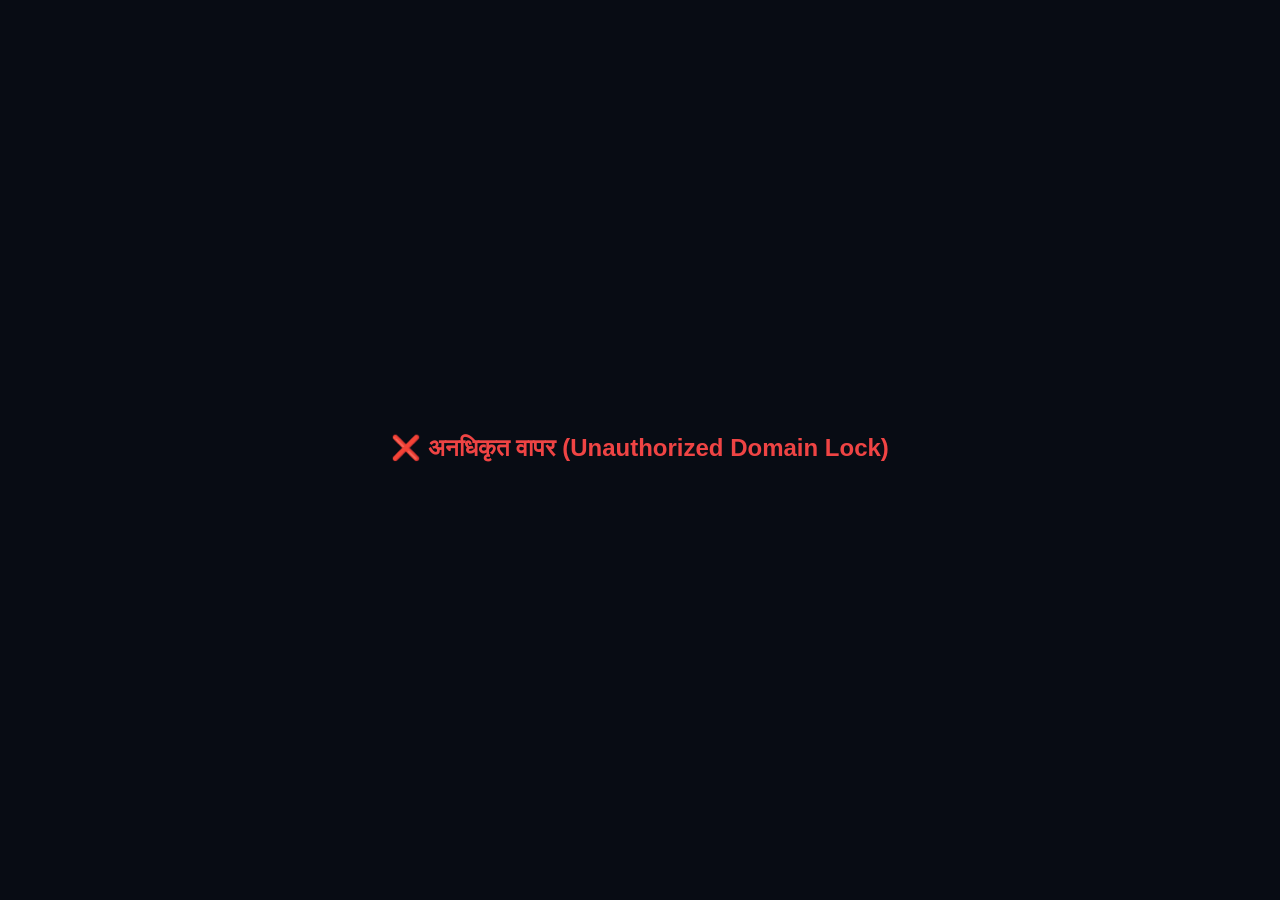
==== drill1.html @ a9d429eb "Update drill1.html" ====
<!DOCTYPE html>
<html lang="mr">
<head>
    <meta charset="UTF-8">
    <meta name="viewport" content="width=device-width, initial-scale=1.0, maximum-scale=1.0, user-scalable=no, viewport-fit=cover">
    <title>Drill 1 - Riva The Fencer</title>
    <link rel="preconnect" href="https://fonts.googleapis.com">
    <link rel="preconnect" href="https://fonts.gstatic.com" crossorigin>
    <link href="https://fonts.googleapis.com/css2?family=Mukta:wght@500;600;700;800&family=Plus+Jakarta+Sans:wght@500;600;700&display=swap" rel="stylesheet">
    <style>
        * {
            box-sizing: border-box;
            user-select: none;
            -webkit-user-select: none;
            -webkit-tap-highlight-color: transparent;
        }
        body {
            margin: 0;
            padding: calc(env(safe-area-inset-top) + 12px) 14px calc(env(safe-area-inset-bottom) + 16px);
            background: #080c14;
            color: #f8fafc;
            font-family: 'Plus Jakarta Sans', 'Mukta', -apple-system, sans-serif;
            display: flex;
            flex-direction: column;
            align-items: center;
            justify-content: space-between;
            height: 100vh;
            overflow: hidden;
        }
        .top-nav-bar {
            width: 100%;
            max-width: 520px;
            display: flex;
            align-items: center;
            justify-content: space-between;
            gap: 10px;
            flex-shrink: 0;
        }
        .nav-back-btn {
            background: transparent;
            border: none;
            color: #94a3b8;
            padding: 6px;
            cursor: pointer;
            display: flex;
            align-items: center;
            justify-content: center;
            border-radius: 8px;
            transition: color 0.15s ease;
        }
        .nav-back-btn:active {
            transform: scale(0.95);
            color: #ffffff;
        }
        #drill-title {
            font-size: 15px;
            font-weight: 700;
            color: #f8fafc;
            margin: 0;
            letter-spacing: -0.2px;
            flex: 1;
            text-align: left;
            white-space: nowrap;
            overflow: hidden;
            text-overflow: ellipsis;
        }
        /* Top-Right Circular Countdown Timer */
        .timer-badge-container {
            position: relative;
            width: 42px;
            height: 42px;
            display: flex;
            align-items: center;
            justify-content: center;
            flex-shrink: 0;
        }
        .timer-svg {
            width: 100%;
            height: 100%;
            transform: rotate(-90deg);
        }
        .timer-circle-bg {
            fill: none;
            stroke: #1e293b;
            stroke-width: 3.2;
        }
        .timer-circle-progress {
            fill: none;
            stroke: #38bdf8;
            stroke-width: 3.2;
            stroke-linecap: round;
            transition: stroke-dashoffset 0.25s linear;
        }
        #timer-number {
            position: absolute;
            font-size: 11.5px;
            font-weight: 700;
            color: #f8fafc;
            letter-spacing: -0.5px;
        }
        /* Maximized Canvas Wrapper */
        #canvas-wrapper {
            width: 100%;
            max-width: 520px;
            flex: 1;
            display: flex;
            align-items: center;
            justify-content: center;
            position: relative;
            margin: 8px 0;
        }
        canvas {
            width: 100% !important;
            height: 100% !important;
            max-height: 58vh;
            background: radial-gradient(circle at 50% 40%, #131b2e 0%, #080d17 100%);
            border: 1px solid rgba(255, 255, 255, 0.1);
            border-radius: 16px;
            display: block;
            touch-action: none;
        }
        .speed-badge {
            position: absolute;
            top: 14px;
            left: 14px;
            background: rgba(15, 23, 42, 0.85);
            border: 1px solid #38bdf8;
            color: #38bdf8;
            font-size: 11px;
            font-weight: 700;
            padding: 4px 10px;
            border-radius: 999px;
            backdrop-filter: blur(4px);
            display: none;
            pointer-events: none;
            z-index: 10;
        }
        /* Status & Cue Section */
        .info-panel {
            width: 100%;
            max-width: 520px;
            display: flex;
            flex-direction: column;
            align-items: center;
            flex-shrink: 0;
            margin-bottom: 8px;
        }
        #status-box {
            font-size: 14px;
            font-weight: 700;
            min-height: 36px;
            color: #38bdf8;
            text-align: center;
            padding: 0 8px;
            display: flex;
            align-items: center;
            justify-content: center;
            line-height: 1.3;
        }
        .hint-caption {
            font-size: 11.5px;
            color: #64748b;
            text-align: center;
            margin-top: 2px;
        }
        /* Bottom Controls Bar */
        .bottom-control-bar {
            width: 100%;
            max-width: 520px;
            display: flex;
            align-items: center;
            justify-content: space-between;
            gap: 12px;
            flex-shrink: 0;
            padding-bottom: 4px;
        }
        .step-nav-btn {
            flex: 1;
            height: 52px;
            background: #0f172a;
            border: 1px solid #334155;
            color: #cbd5e1;
            border-radius: 12px;
            display: flex;
            flex-direction: column;
            align-items: center;
            justify-content: center;
            cursor: pointer;
            transition: all 0.12s ease;
        }
        .step-nav-btn:active, .step-nav-btn.holding {
            transform: scale(0.96);
            background: #1e293b;
            border-color: #38bdf8;
            color: #ffffff;
        }
        .step-nav-title {
            font-size: 13.5px;
            font-weight: 700;
        }
        .step-nav-sub {
            font-size: 9.5px;
            color: #64748b;
            letter-spacing: 0.2px;
        }
        .step-nav-btn:active .step-nav-sub, .step-nav-btn.holding .step-nav-sub {
            color: #38bdf8;
        }
        .media-cluster {
            display: flex;
            align-items: center;
            gap: 14px;
        }
        .media-icon-btn {
            background: #0f172a;
            border: 1px solid #334155;
            color: #94a3b8;
            width: 44px;
            height: 44px;
            border-radius: 50%;
            cursor: pointer;
            display: flex;
            align-items: center;
            justify-content: center;
            transition: all 0.12s ease;
        }
        .media-icon-btn:active {
            transform: scale(0.94);
            color: #ffffff;
        }
        .play-toggle-btn {
            width: 56px;
            height: 56px;
            background: #f8fafc;
            color: #080c14;
            border: none;
            border-radius: 50%;
            cursor: pointer;
            display: flex;
            align-items: center;
            justify-content: center;
            box-shadow: 0 4px 16px rgba(0, 0, 0, 0.4);
            transition: transform 0.12s ease;
        }
        .play-toggle-btn:active {
            transform: scale(0.95);
        }
    </style>
</head>
<body>

    <nav class="top-nav-bar">
        <button class="nav-back-btn" onclick="location.href='index.html'" aria-label="Back">
            <svg width="22" height="22" viewBox="0 0 24 24" fill="none" stroke="currentColor" stroke-width="2.2" stroke-linecap="round" stroke-linejoin="round">
                <line x1="19" y1="12" x2="5" y2="12"></line>
                <polyline points="12 19 5 12 12 5"></polyline>
            </svg>
        </button>
        <h1 id="drill-title">१/८. पायांची अचूक 'L' पोझिशन</h1>
        
        <!-- Animated Circular Countdown -->
        <div class="timer-badge-container">
            <svg class="timer-svg" viewBox="0 0 36 36">
                <path class="timer-circle-bg" d="M18 2.0845 a 15.9155 15.9155 0 0 1 0 31.831 a 15.9155 15.9155 0 0 1 0 -31.831"/>
                <path id="timerProgress" class="timer-circle-progress" stroke-dasharray="100, 100" stroke-dashoffset="0" d="M18 2.0845 a 15.9155 15.9155 0 0 1 0 31.831 a 15.9155 15.9155 0 0 1 0 -31.831"/>
            </svg>
            <span id="timer-number">30s</span>
        </div>
    </nav>

    <div id="canvas-wrapper">
        <canvas id="fencingCanvas"></canvas>
        <div id="speedBadge" class="speed-badge"></div>
    </div>

    <div class="info-panel">
        <div id="status-box">दोन्ही पावले जवळ जोडून ताठ उभे राहा</div>
        <div class="hint-caption">मागे दाबून धरा = स्लो-मोशन | पुढे दाबून धरा = फास्ट फॉरवर्ड</div>
    </div>

    <!-- Navigation & Media Controls -->
    <div class="bottom-control-bar">
        <button class="step-nav-btn" id="btnPrev">
            <span class="step-nav-title">◀ मागे</span>
            <span class="step-nav-sub">दाबून धरा: स्लो</span>
        </button>

        <div class="media-cluster">
            <button class="media-icon-btn" onclick="restartMasterTraining()" aria-label="Restart">
                <svg width="18" height="18" viewBox="0 0 24 24" fill="none" stroke="currentColor" stroke-width="2.2" stroke-linecap="round" stroke-linejoin="round">
                    <path d="M21.5 2v6h-6M21.34 15.57a10 10 0 1 1-.57-8.38l5.67-5.19"/>
                </svg>
            </button>

            <button class="play-toggle-btn" id="playToggleBtn" onclick="togglePause()" aria-label="Play / Pause">
                <svg id="playIcon" width="22" height="22" viewBox="0 0 24 24" fill="currentColor">
                    <polygon points="5 3 19 12 5 21 5 3"></polygon>
                </svg>
                <svg id="pauseIcon" style="display: none;" width="22" height="22" viewBox="0 0 24 24" fill="currentColor">
                    <rect x="6" y="4" width="4" height="16"></rect>
                    <rect x="14" y="4" width="4" height="16"></rect>
                </svg>
            </button>

            <button class="media-icon-btn" id="audioToggleBtn" onclick="toggleAudio()" aria-label="Toggle Audio">
                <svg id="audioOnIcon" width="18" height="18" viewBox="0 0 24 24" fill="none" stroke="currentColor" stroke-width="2.2" stroke-linecap="round" stroke-linejoin="round">
                    <polygon points="11 5 6 9 2 9 2 15 6 15 11 19 11 5"></polygon>
                    <path d="M19.07 4.93a10 10 0 0 1 0 14.14M15.54 8.46a5 5 0 0 1 0 7.07"></path>
                </svg>
                <svg id="audioMuteIcon" style="display: none;" width="18" height="18" viewBox="0 0 24 24" fill="none" stroke="currentColor" stroke-width="2.2" stroke-linecap="round" stroke-linejoin="round">
                    <polygon points="11 5 6 9 2 9 2 15 6 15 11 19 11 5"></polygon>
                    <line x1="23" y1="9" x2="17" y2="15"></line>
                    <line x1="17" y1="9" x2="23" y2="15"></line>
                </svg>
            </button>
        </div>

        <button class="step-nav-btn" id="btnNext">
            <span class="step-nav-title">पुढे ▶</span>
            <span class="step-nav-sub">दाबून धरा: फास्ट</span>
        </button>
    </div>

<script>
(function() {
    const _0xAuth = "riva-fencer.github.io";
    const _0xCur = window.location.hostname;
    if (_0xCur !== _0xAuth && _0xCur !== "localhost" && window.location.protocol !== "file:") {
        document.body.innerHTML = "<div style='display:flex;justify-content:center;align-items:center;height:100vh;background:#080c14;color:#ef4444;font-family:sans-serif;'><h2>❌ अनधिकृत वापर (Unauthorized Domain Lock)</h2></div>";
        throw new Error("Execution halted: Unauthorized access.");
    }
    document.addEventListener('contextmenu', e => e.preventDefault());
    document.addEventListener('keydown', e => {
        if (e.keyCode === 123 || (e.ctrlKey && e.shiftKey && (e.keyCode === 73 || e.keyCode === 74)) || (e.ctrlKey && e.keyCode === 85)) {
            e.preventDefault();
            return false;
        }
    });
})();

const canvas = document.getElementById('fencingCanvas');
const ctx = canvas.getContext('2d');
const statusBox = document.getElementById('status-box');
const drillTitle = document.getElementById('drill-title');
const timerProgress = document.getElementById('timerProgress');
const timerNumber = document.getElementById('timer-number');
const speedBadge = document.getElementById('speedBadge');

const playIcon = document.getElementById('playIcon');
const pauseIcon = document.getElementById('pauseIcon');
const audioOnIcon = document.getElementById('audioOnIcon');
const audioMuteIcon = document.getElementById('audioMuteIcon');

const btnPrev = document.getElementById('btnPrev');
const btnNext = document.getElementById('btnNext');

const BASE_WIDTH = 820;
const BASE_HEIGHT = 440;
const GROUND_Y = 328;

function setupHiDPI() {
    const dpr = window.devicePixelRatio || 1;
    canvas.width = BASE_WIDTH * dpr;
    canvas.height = BASE_HEIGHT * dpr;
    ctx.setTransform(dpr, 0, 0, dpr, 0, 0);
}
setupHiDPI();
window.addEventListener('resize', setupHiDPI);

let isMuted = false;
let audioUnlocked = false;

function initAudio() {
    audioUnlocked = true;
}

function toggleAudio() {
    isMuted = !isMuted;
    if (isMuted) {
        audioOnIcon.style.display = 'none';
        audioMuteIcon.style.display = 'block';
        if ('speechSynthesis' in window) window.speechSynthesis.cancel();
    } else {
        audioOnIcon.style.display = 'block';
        audioMuteIcon.style.display = 'none';
        initAudio();
    }
}

function speakCoachingCue(marathiString) {
    if (isMuted) return;
    if (window.AndroidBridge && window.AndroidBridge.speakMarathi) {
        window.AndroidBridge.speakMarathi(marathiString);
        return;
    }
    if (!('speechSynthesis' in window) || !audioUnlocked) return;
    window.speechSynthesis.cancel();
    const utterance = new SpeechSynthesisUtterance(marathiString);
    utterance.lang = 'mr-IN';
    utterance.rate = 0.88;
    window.speechSynthesis.speak(utterance);
}

let activeErrorZones = [];
let visualRipples = [];

function registerErrorZone(id, x, y, radius, onCorrectCallback) {
    activeErrorZones.push({ id, x, y, radius, onCorrect: onCorrectCallback });
}

function clearErrorZones() {
    activeErrorZones = [];
}

function getCanvasPointerPos(evt) {
    const rect = canvas.getBoundingClientRect();
    const scaleX = BASE_WIDTH / rect.width;
    const scaleY = BASE_HEIGHT / rect.height;
    const clientX = evt.clientX !== undefined ? evt.clientX : (evt.touches && evt.touches[0] ? evt.touches[0].clientX : 0);
    const clientY = evt.clientY !== undefined ? evt.clientY : (evt.touches && evt.touches[0] ? evt.touches[0].clientY : 0);
    return {
        x: (clientX - rect.left) * scaleX,
        y: (clientY - rect.top) * scaleY
    };
}

function spawnSuccessRipple(x, y) {
    visualRipples.push({ x, y, radius: 8, maxRadius: 36, alpha: 1.0, color: '#22c55e' });
}

function spawnMissNotice(x, y) {
    visualRipples.push({ x, y, radius: 4, maxRadius: 20, alpha: 0.8, color: '#ef4444' });
}

function updateAndDrawRipples() {
    for (let i = visualRipples.length - 1; i >= 0; i--) {
        const r = visualRipples[i];
        r.radius += 1.8;
        r.alpha -= 0.04;
        if (r.alpha <= 0) {
            visualRipples.splice(i, 1);
            continue;
        }
        ctx.save();
        ctx.strokeStyle = r.color;
        ctx.globalAlpha = r.alpha;
        ctx.lineWidth = 2.0;
        ctx.beginPath();
        ctx.arc(r.x, r.y, r.radius, 0, Math.PI * 2);
        ctx.stroke();
        ctx.restore();
    }
}

function drawActiveErrorReticles() {
    const pulse = Math.sin(performance.now() * 0.008) * 3.5;
    activeErrorZones.forEach(zone => {
        ctx.save();
        ctx.strokeStyle = '#ef4444';
        ctx.lineWidth = 2.0;
        ctx.setLineDash([4, 4]);
        ctx.beginPath();
        ctx.arc(zone.x, zone.y, zone.radius + pulse, 0, Math.PI * 2);
        ctx.stroke();
        ctx.setLineDash([]);
        ctx.fillStyle = 'rgba(239, 68, 68, 0.2)';
        ctx.fill();
        ctx.restore();
    });
}

function resolveErrorCorrectionTap(clickX, clickY) {
    let corrected = false;
    for (let i = activeErrorZones.length - 1; i >= 0; i--) {
        const zone = activeErrorZones[i];
        const dist = Math.hypot(clickX - zone.x, clickY - zone.y);
        if (dist <= zone.radius) {
            spawnSuccessRipple(zone.x, zone.y);
            zone.onCorrect();
            corrected = true;
            break;
        }
    }
    if (!corrected && activeErrorZones.length > 0) {
        spawnMissNotice(clickX, clickY);
    }
}

canvas.addEventListener('pointerup', (e) => {
    const pos = getCanvasPointerPos(e);
    resolveErrorCorrectionTap(pos.x, pos.y);
});

let hitStopUntil = 0;
let screenShakeRemaining = 0;
let screenShakeMagnitude = 0;
let wasInContactPreviousFrame = false;

function triggerHitStop(freezeMs, shakeIntensity) {
    const now = performance.now();
    hitStopUntil = now + freezeMs;
    screenShakeRemaining = freezeMs;
    screenShakeMagnitude = shakeIntensity;
}

function applyCameraTransform() {
    ctx.save();
    if (screenShakeRemaining > 0) {
        const shakeX = (Math.random() - 0.5) * screenShakeMagnitude * 2;
        const shakeY = (Math.random() - 0.5) * screenShakeMagnitude * 2;
        ctx.translate(shakeX, shakeY);
        screenShakeRemaining -= 16.6;
        if (screenShakeRemaining <= 0) screenShakeMagnitude = 0;
    }
}

function restoreCameraTransform() {
    ctx.restore();
}

const DRILL_DURATION = 30000;
const TOTAL_MASTER_TIME = DRILL_DURATION * 8;

const drillTimelineConfigs = [
    {
        drillId: 0,
        title: "१/८. पायांची अचूक 'L' पोझिशन",
        phases: [
            { startTime: 0, subPhase: 0, marathiText: "दोन्ही पावले जवळ ठेवा आणि सरळ उभे राहा.", status: "दोन्ही पावले जवळ जोडून ताठ उभे राहा" },
            { startTime: 9000, subPhase: 1, marathiText: "मागचा पाय नव्वद अंशात फिरवून एल आकार बनवा.", status: "पुढचा पाय सरळ, मागचा पाय ९० अंशात फिरवा" },
            { startTime: 18000, subPhase: 2, marathiText: "शाब्बास रीवा, अचूक एल पोझिशन तयार झाली आहे!", status: "अचूक 'L' कोन आणि खांद्याइतके अंतर पूर्ण" }
        ]
    },
    {
        drillId: 1,
        title: "२/८. एन गार्डे व समतोल",
        phases: [
            { startTime: 0, subPhase: 0, marathiText: "पाय ताठ ठेवू नका, तोल जातो. गुडघे वाकवा.", status: "पाय ताठ ठेवू नका, गुडघ्यावर टॅप करा" },
            { startTime: 10000, subPhase: 1, marathiText: "गुडघे हलके वाकवून एन गार्डे स्प्रिंग करा.", status: "योग्य एन गार्डे: गुडघे ११०° किंचित वाकवा" }
        ]
    },
    {
        drillId: 2,
        title: "३/८. पाऊल क्रम",
        phases: [
            { startTime: 0, subPhase: 0, marathiText: "पुढे जाताना: आधी पुढची टाच, मग मागचा पाय.", status: "पुढे: आधी टाच ➔ मग चवडा टेकवा" },
            { startTime: 11000, subPhase: 1, marathiText: "मागे येताना: आधी मागचा चवडा, मग पुढचा पाय.", status: "मागे: आधी चवडा ➔ मग टाच टेकवा" },
            { startTime: 22000, subPhase: 2, marathiText: "शाब्बास रीवा, पाऊल क्रम परिपूर्ण!", status: "पाऊल क्रम १०० टक्के परिपूर्ण" }
        ]
    },
    {
        drillId: 3,
        title: "४/८. लेझर टिप",
        phases: [
            { startTime: 0, subPhase: 0, marathiText: "मनगट स्थिर करा, टोक छताकडे जाऊ देऊ नका.", status: "मनगटावर टॅप करून टोक सरळ करा" },
            { startTime: 8000, subPhase: 1, marathiText: "पुढे चालतानाही टोक छातीवर रोखून ठेवा.", status: "चालताना लेझर टोक छातीवरून हलू देऊ नका" },
            { startTime: 18000, subPhase: 2, marathiText: "मागे सरकतानाही अचूक लेझर लॉक!", status: "मागे सरकतानाही लेझर थेट छातीवर लॉक" }
        ]
    },
    {
        drillId: 4,
        title: "५/८. बेसिक अटॅक",
        phases: [
            { startTime: 0, subPhase: 0, marathiText: "एन गार्डे तयार राहा.", status: "एन गार्डे तयार राहा" },
            { startTime: 6000, subPhase: 1, marathiText: "हात आधी... मग पाय स्फोटक पुढे!", status: "आधी हात निघून रेषेत ➔ मग पाय वेगाने जमिनीवर" },
            { startTime: 17500, subPhase: 2, marathiText: "टच! तोल स्थिर ठेवा.", status: "अचूक पॉईंट! डमीवर स्पर्श स्थिर ठेवा" },
            { startTime: 21500, subPhase: 3, marathiText: "सुरक्षित मागे या.", status: "सुरक्षित एन गार्डेवर रिकव्हर व्हा" }
        ]
    },
    {
        drillId: 5,
        title: "६/८. रॉकेट लंज",
        phases: [
            { startTime: 0, subPhase: 0, marathiText: "लंजसाठी तयार राहा.", status: "लक्ष्य छातीवर रोखा, लंजसाठी तयार राहा" },
            { startTime: 6500, subPhase: 1, marathiText: "हात आधी, मागचा पाय स्थिर, रॉकेट लंज!", status: "हात आधी ➔ मागच्या पायाने धक्का ➔ ९०° अचूक लंज" },
            { startTime: 17500, subPhase: 2, marathiText: "शाब्बास! लंज स्थिर ठेवा.", status: "अचूक लंजचा तोल १ सेकंद स्थिर ठेवा" },
            { startTime: 21500, subPhase: 3, marathiText: "पुढच्या टाचेने ढकलून मागे या.", status: "पुढच्या टाचेने जमिनीला मागे ढकला" }
        ]
    },
    {
        drillId: 6,
        title: "७/८. पॅरी ४ आणि रिपोस्ट",
        phases: [
            { startTime: 0, subPhase: 0, marathiText: "प्रतिस्पर्ध्याचे आक्रमण पाहा, अंतर राखा.", status: "प्रतिस्पर्ध्याचे आक्रमण ओळखा" },
            { startTime: 6000, subPhase: 1, marathiText: "मागे पाऊल, कोपर स्थिर, पॅरी चार!", status: "मागे पाऊल, कोपर स्थिर ठेवून पॅरी ४" },
            { startTime: 15000, subPhase: 2, marathiText: "हात मागे न घेता, थेट आतल्या छातीवर रिपोस्ट!", status: "हात मागे न घेता छातीवर थेट रिपोस्ट" },
            { startTime: 23000, subPhase: 3, marathiText: "शाब्बास रीवा, उत्कृष्ट पॅरी चार व रिपोस्ट!", status: "अचूक पॅरी चार व रिपोस्ट पूर्ण" }
        ]
    },
    {
        drillId: 7,
        title: "८/८. पॅरी ६ आणि रिपोस्ट",
        phases: [
            { startTime: 0, subPhase: 0, marathiText: "प्रतिस्पर्ध्याचे आक्रमण ओळखा.", status: "प्रतिस्पर्ध्याच्या आक्रमणाची दिशा ओळखा" },
            { startTime: 6000, subPhase: 1, marathiText: "अंगठा वर, उजवीकडे पॅरी सहा!", status: "मागे पाऊल, अंगठा वर, उजवीकडे पॅरी ६" },
            { startTime: 15000, subPhase: 2, marathiText: "बरगड्यांवर थेट रिपोस्ट, टच!", status: "रिपोस्ट: प्रतिस्पर्ध्याच्या बरगड्यांवर स्पर्श" },
            { startTime: 23000, subPhase: 3, marathiText: "शाब्बास रीवा, सुंदर पॅरी सहा!", status: "पॅरी ६ व रिपोस्ट पूर्ण" }
        ]
    }
];

let effectiveElapsed = 0;
let lastFrameTime = performance.now();
let isPaused = true;
let currentDrill = 0;
let currentSubPhase = -1;
let playbackMultiplier = 1.0;

function updateDrillStateMachine(currentTimeMs) {
    const drillIdx = Math.floor(currentTimeMs / DRILL_DURATION);
    const localTime = currentTimeMs % DRILL_DURATION;
    const config = drillTimelineConfigs[drillIdx];
    if (!config) return;

    // Countdown ring updates
    const remainingSeconds = Math.max(0, Math.ceil((DRILL_DURATION - localTime) / 1000));
    timerNumber.innerText = `${remainingSeconds}s`;
    const progressPercent = (localTime / DRILL_DURATION) * 100;
    timerProgress.setAttribute('stroke-dashoffset', progressPercent);

    let targetPhase = config.phases[0];
    for (let i = config.phases.length - 1; i >= 0; i--) {
        if (localTime >= config.phases[i].startTime) {
            targetPhase = config.phases[i];
            break;
        }
    }

    if (currentDrill !== drillIdx || currentSubPhase !== targetPhase.subPhase) {
        currentDrill = drillIdx;
        currentSubPhase = targetPhase.subPhase;

        drillTitle.innerText = config.title;
        statusBox.innerText = targetPhase.status;
        speakCoachingCue(targetPhase.marathiText);
    }
}

// Interactive Speed Controls (Hold to Fast/Slow)
let holdTimer = null;
let isHolding = false;

function setSpeedUI(speedText, isVisible) {
    if (isVisible) {
        speedBadge.innerText = speedText;
        speedBadge.style.display = 'block';
    } else {
        speedBadge.style.display = 'none';
    }
}

btnPrev.addEventListener('pointerdown', (e) => {
    initAudio();
    isHolding = false;
    btnPrev.classList.add('holding');
    holdTimer = setTimeout(() => {
        isHolding = true;
        playbackMultiplier = 0.25;
        setSpeedUI("०.२५x स्लो-मोशन", true);
    }, 240);
});

btnPrev.addEventListener('pointerup', () => {
    clearTimeout(holdTimer);
    btnPrev.classList.remove('holding');
    if (isHolding) {
        playbackMultiplier = 1.0;
        setSpeedUI("", false);
        isHolding = false;
    } else {
        // Quick tap: jump back 1 drill
        switchDrill(Math.max(0, currentDrill - 1));
    }
});

btnPrev.addEventListener('pointercancel', () => {
    clearTimeout(holdTimer);
    btnPrev.classList.remove('holding');
    playbackMultiplier = 1.0;
    setSpeedUI("", false);
});

btnNext.addEventListener('pointerdown', (e) => {
    initAudio();
    isHolding = false;
    btnNext.classList.add('holding');
    holdTimer = setTimeout(() => {
        isHolding = true;
        playbackMultiplier = 2.5;
        setSpeedUI("२.५x फास्ट फॉरवर्ड", true);
    }, 240);
});

btnNext.addEventListener('pointerup', () => {
    clearTimeout(holdTimer);
    btnNext.classList.remove('holding');
    if (isHolding) {
        playbackMultiplier = 1.0;
        setSpeedUI("", false);
        isHolding = false;
    } else {
        // Quick tap: jump forward 1 drill
        switchDrill(Math.min(drillTimelineConfigs.length - 1, currentDrill + 1));
    }
});

btnNext.addEventListener('pointercancel', () => {
    clearTimeout(holdTimer);
    btnNext.classList.remove('holding');
    playbackMultiplier = 1.0;
    setSpeedUI("", false);
});

function solveLegIK(hx, hy, ax, ay, l1, l2, bendForward = true) {
    const dx = ax - hx;
    const dy = ay - hy;
    let d = Math.hypot(dx, dy);
    d = Math.min(d, l1 + l2 - 0.001);
    d = Math.max(d, Math.abs(l1 - l2) + 0.001);

    const baseAngle = Math.atan2(dy, dx);
    const cosA = (l1 * l1 + d * d - l2 * l2) / (2 * l1 * d);
    const offset = Math.acos(Math.max(-1, Math.min(1, cosA)));
    const angle = bendForward ? (baseAngle - offset) : (baseAngle + offset);

    return {
        kx: hx + Math.cos(angle) * l1,
        ky: hy + Math.sin(angle) * l1
    };
}

function drawAnatomicalContouredLeg(hx, hy, kx, ky, ax, ay, isFront) {
    ctx.save();
    const baseColor = isFront ? '#f8fafc' : '#cbd5e1';
    const shadeColor = isFront ? '#cbd5e1' : '#94a3b8';
    const seamColor = isFront ? '#94a3b8' : '#64748b';

    const fAngle = Math.atan2(ky - hy, kx - hx);
    const fPerp = fAngle + Math.PI / 2;
    const qMidX = (hx + kx) * 0.5;
    const qMidY = (hy + ky) * 0.5;
    const qBulge = isFront ? 4.2 : 2.5;

    ctx.fillStyle = baseColor;
    ctx.strokeStyle = seamColor;
    ctx.lineWidth = 1.2;

    ctx.beginPath();
    ctx.moveTo(hx - Math.cos(fPerp) * 6.5, hy - Math.sin(fPerp) * 6.5);
    ctx.quadraticCurveTo(qMidX + Math.cos(fPerp) * (7 + qBulge), qMidY + Math.sin(fPerp) * (7 + qBulge), kx + Math.cos(fPerp) * 5.0, ky + Math.sin(fPerp) * 5.0);
    ctx.lineTo(kx - Math.cos(fPerp) * 4.5, ky - Math.sin(fPerp) * 4.5);
    ctx.quadraticCurveTo(qMidX - Math.cos(fPerp) * 5.0, qMidY - Math.sin(fPerp) * 5.0, hx + Math.cos(fPerp) * 6.0, hy + Math.sin(fPerp) * 6.0);
    ctx.closePath();
    ctx.fill(); ctx.stroke();

    const tAngle = Math.atan2(ay - ky, ax - kx);
    const tPerp = tAngle + Math.PI / 2;
    const cMidX = (kx + ax) * 0.5;
    const cMidY = (ky + ay) * 0.5;
    const cBulge = isFront ? -4.5 : -2.8;

    ctx.beginPath();
    ctx.moveTo(kx + Math.cos(tPerp) * 4.8, ky + Math.sin(tPerp) * 4.8);
    ctx.quadraticCurveTo(cMidX + Math.cos(tPerp) * (5.5 + cBulge), cMidY + Math.sin(tPerp) * (5.5 + cBulge), ax + Math.cos(tPerp) * 3.5, ay + Math.sin(tPerp) * 3.5);
    ctx.lineTo(ax - Math.cos(tPerp) * 3.2, ay - Math.sin(tPerp) * 3.2);
    ctx.quadraticCurveTo(cMidX - Math.cos(tPerp) * 4.5, cMidY - Math.sin(tPerp) * 4.5, kx - Math.cos(tPerp) * 4.2, ky - Math.sin(tPerp) * 4.2);
    ctx.closePath();
    ctx.fill(); ctx.stroke();

    ctx.fillStyle = shadeColor;
    ctx.beginPath();
    ctx.arc(kx, ky, 3.2, 0, Math.PI * 2);
    ctx.fill();

    ctx.restore();
}

function drawAuthenticShoe(x, y, tiltDeg, isFront, isTurned90, facingLeft = false) {
    ctx.save();
    ctx.translate(x, y);
    if (facingLeft) ctx.scale(-1, 1);
    ctx.rotate((tiltDeg * Math.PI) / 180);

    ctx.fillStyle = '#0284c7';
    ctx.strokeStyle = '#ffffff';
    ctx.lineWidth = 1.1;

    if (isTurned90) {
        ctx.beginPath();
        ctx.roundRect(-7, -8, 14, 8, [3, 3, 2, 2]);
        ctx.fill(); ctx.stroke();
        ctx.fillStyle = '#f8fafc';
        ctx.fillRect(-7, -2.5, 14, 2.5);
    } else {
        ctx.beginPath();
        ctx.moveTo(-8, -8);
        ctx.lineTo(5, -8);
        ctx.quadraticCurveTo(13, -4.5, 14, -1);
        ctx.lineTo(-8, -1);
        ctx.quadraticCurveTo(-10, -4.5, -8, -8);
        ctx.closePath();
        ctx.fill(); ctx.stroke();

        ctx.fillStyle = '#ffffff';
        ctx.beginPath();
        ctx.roundRect(-9, -2.5, 23, 2.5, [1, 1, 1, 1]);
        ctx.fill();
    }
    ctx.restore();
}

function drawFoilLameVest(pelvisX, pelvisY, shoulderX, shoulderY, isOpponent, isError = false) {
    ctx.save();
    ctx.fillStyle = isError ? '#fca5a5' : (isOpponent ? '#475569' : '#0284c7');
    ctx.strokeStyle = isError ? '#ef4444' : '#38bdf8';
    ctx.lineWidth = 1.4;

    ctx.beginPath();
    ctx.moveTo(shoulderX - 10, shoulderY + 8);
    ctx.lineTo(shoulderX + 10, shoulderY + 8);
    ctx.lineTo(pelvisX + 8, pelvisY);
    ctx.quadraticCurveTo(pelvisX, pelvisY + 5, pelvisX - 8, pelvisY);
    ctx.lineTo(shoulderX - 10, shoulderY + 8);
    ctx.closePath();
    ctx.fill(); ctx.stroke();
    ctx.restore();
}

function drawAuthenticMask(headX, headY, gazeTargetX, gazeTargetY, isOpponent, isError = false) {
    ctx.save();
    ctx.fillStyle = isOpponent ? '#334155' : '#0284c7';
    ctx.strokeStyle = isError ? '#ef4444' : '#64748b';
    ctx.lineWidth = 1.2;
    ctx.beginPath();
    ctx.moveTo(headX - 10, headY + 8);
    ctx.quadraticCurveTo(headX + (isOpponent ? -12 : 12), headY + 16, headX + (isOpponent ? -7 : 7), headY + 22);
    ctx.lineTo(headX - (isOpponent ? -2 : 2), headY + 22);
    ctx.quadraticCurveTo(headX + 2, headY + 15, headX + 10, headY + 8);
    ctx.closePath();
    ctx.fill(); ctx.stroke();

    ctx.fillStyle = '#0b111e';
    ctx.strokeStyle = isError ? '#ef4444' : '#38bdf8';
    ctx.lineWidth = 1.8;
    ctx.beginPath();
    ctx.ellipse(headX, headY, 12.5, 15.5, 0, 0, Math.PI * 2);
    ctx.fill(); ctx.stroke();
    ctx.restore();
}

function calculateEulerBladeBuckle(handX, handY, angleDeg, targetX, targetY, isFlankHit) {
    const bladeLen = 104;
    const rad = (angleDeg * Math.PI) / 180;
    const undeflectedTipX = handX + Math.cos(rad) * bladeLen;
    const undeflectedTipY = handY + Math.sin(rad) * bladeLen;

    if (targetX <= 0 || undeflectedTipX < targetX) {
        return { isBent: false, p0: { x: handX, y: handY }, tip: { x: undeflectedTipX, y: undeflectedTipY } };
    }

    const tipX = targetX;
    const tipY = targetY;
    const penetration = undeflectedTipX - targetX;
    const nodeX = handX + (bladeLen * 0.68) * Math.cos(rad);
    const nodeY = handY + (bladeLen * 0.68) * Math.sin(rad);
    const normalAngle = rad + (isFlankHit ? (Math.PI / 2) : (-Math.PI / 2));
    const buckleDepth = 10.0 + (penetration * 0.82);

    return {
        isBent: true,
        p0: { x: handX, y: handY },
        pCtrl: { x: nodeX + Math.cos(normalAngle) * buckleDepth, y: nodeY + Math.sin(normalAngle) * buckleDepth },
        tip: { x: tipX, y: tipY }
    };
}

function drawAuthenticFoil(handX, handY, angleDeg, targetX, targetY, isFlankHit = false) {
    const spine = calculateEulerBladeBuckle(handX, handY, angleDeg, targetX, targetY, isFlankHit);
    const rad = (angleDeg * Math.PI) / 180;

    ctx.save();
    ctx.translate(handX, handY);
    ctx.rotate(rad);
    ctx.fillStyle = '#94a3b8';
    ctx.strokeStyle = '#334155';
    ctx.lineWidth = 1.1;

    ctx.beginPath();
    ctx.ellipse(0, 0, 3.8, 10, 0, -Math.PI / 2, Math.PI / 2, true);
    ctx.closePath();
    ctx.fill(); ctx.stroke();
    ctx.restore();

    ctx.save();
    ctx.lineCap = 'round';

    if (spine.isBent) {
        if (!wasInContactPreviousFrame) triggerHitStop(75, 4.2);
        wasInContactPreviousFrame = true;
        ctx.strokeStyle = '#e2e8f0';
        ctx.lineWidth = 2.0;
        ctx.beginPath();
        ctx.moveTo(spine.p0.x, spine.p0.y);
        ctx.quadraticCurveTo(spine.pCtrl.x, spine.pCtrl.y, spine.tip.x, spine.tip.y);
        ctx.stroke();

        ctx.fillStyle = '#22c55e';
        ctx.beginPath();
        ctx.arc(spine.tip.x, spine.tip.y, 4, 0, Math.PI * 2);
        ctx.fill();
    } else {
        wasInContactPreviousFrame = false;
        ctx.strokeStyle = '#cbd5e1';
        ctx.lineWidth = 1.6;
        ctx.beginPath();
        ctx.moveTo(spine.p0.x, spine.p0.y);
        ctx.lineTo(spine.tip.x, spine.tip.y);
        ctx.stroke();
    }
    ctx.restore();
}

function drawFencingStrip(groundY) {
    ctx.fillStyle = '#0f172a';
    ctx.fillRect(0, groundY, BASE_WIDTH, BASE_HEIGHT - groundY);
    ctx.strokeStyle = '#1e293b'; ctx.lineWidth = 1.5;
    ctx.beginPath(); ctx.moveTo(0, groundY); ctx.lineTo(BASE_WIDTH, groundY); ctx.stroke();
}

function drawU10Fencer(cfg) {
    const {
        pelvisX, pelvisY,
        frontFootX, frontFootY, frontTilt = 0,
        rearFootX, rearFootY, rearTilt = 0,
        rearFootTurned90 = true,
        torsoIncline = 0,
        armState = 'enGarde',
        armExtension = 0,
        bladeAngle = -5,
        targetSurfaceX = 0,
        targetSurfaceY = 0,
        isFlankHit = false,
        isError = false,
        gazeTargetX = 0,
        gazeTargetY = 0
    } = cfg;

    const femur = 48;
    const tibia = 45;

    const rearHipX = pelvisX - 5;
    const rearHipY = pelvisY;
    const rearAnkleY = rearFootY - 6;
    const rearIK = solveLegIK(rearHipX, rearHipY, rearFootX, rearAnkleY, femur, tibia, false);
    drawAnatomicalContouredLeg(rearHipX, rearHipY, rearIK.kx, rearIK.ky, rearFootX, rearAnkleY, false);
    drawAuthenticShoe(rearFootX, rearFootY, rearTilt, false, rearFootTurned90, false);

    const frontHipX = pelvisX + 5;
    const frontHipY = pelvisY;
    const frontAnkleY = frontFootY - 6;
    const frontIK = solveLegIK(frontHipX, frontHipY, frontFootX, frontAnkleY, femur, tibia, true);
    drawAnatomicalContouredLeg(frontHipX, frontHipY, frontIK.kx, frontIK.ky, frontFootX, frontAnkleY, true);
    drawAuthenticShoe(frontFootX, frontFootY, frontTilt, true, false, false);

    const shoulderX = pelvisX + 3 + (torsoIncline * 10);
    const shoulderY = pelvisY - 52;

    drawFoilLameVest(pelvisX, pelvisY, shoulderX, shoulderY, false, isError);

    const bShoulderX = shoulderX - 7;
    const bShoulderY = shoulderY + 8;
    ctx.save();
    ctx.strokeStyle = '#cbd5e1'; ctx.lineWidth = 3.6; ctx.lineCap = 'round';
    const bElbowX = bShoulderX - 12;
    const bElbowY = bShoulderY - 12;
    const bHandX = bElbowX + 4;
    const bHandY = bElbowY - 12;
    ctx.beginPath(); ctx.moveTo(bShoulderX, bShoulderY);
    ctx.lineTo(bElbowX, bElbowY); ctx.lineTo(bHandX, bHandY); ctx.stroke();
    ctx.restore();

    const headX = shoulderX + 3;
    const headY = shoulderY - 18;
    drawAuthenticMask(headX, headY, gazeTargetX, gazeTargetY, false, isError);

    const fShoulderX = shoulderX + 7;
    const fShoulderY = shoulderY + 10;

    let handX, handY;
    ctx.save();
    ctx.strokeStyle = '#f8fafc'; ctx.lineWidth = 3.8; ctx.lineCap = 'round';

    if (armState === 'enGarde') {
        handX = fShoulderX + 24;
        handY = fShoulderY + 2;
        const elbowX = fShoulderX + 12;
        const elbowY = fShoulderY + 12;
        ctx.beginPath(); ctx.moveTo(fShoulderX, fShoulderY);
        ctx.lineTo(elbowX, elbowY); ctx.lineTo(handX, handY); ctx.stroke();
        ctx.restore();
        drawAuthenticFoil(handX, handY, bladeAngle, 0, 0, false);
    } else {
        const maxReach = 46;
        const currentReach = 24 + (armExtension * (maxReach - 24));
        handX = fShoulderX + currentReach;
        handY = fShoulderY - (armExtension * 3.0);
        const elbowX = fShoulderX + (currentReach * 0.52);
        const elbowY = fShoulderY + (12 * (1 - armExtension));
        ctx.beginPath(); ctx.moveTo(fShoulderX, fShoulderY);
        ctx.lineTo(elbowX, elbowY); ctx.lineTo(handX, handY); ctx.stroke();
        ctx.restore();
        drawAuthenticFoil(handX, handY, bladeAngle, targetSurfaceX, targetSurfaceY, isFlankHit);
    }
}

function drawTrainingDummy(x, groundY, targetY) {
    ctx.save();
    ctx.fillStyle = '#1e293b';
    ctx.strokeStyle = '#475569';
    ctx.lineWidth = 2;
    ctx.beginPath();
    ctx.roundRect(x + 2, groundY - 8, 48, 8, [4, 4, 1, 1]);
    ctx.fill(); ctx.stroke();

    ctx.fillStyle = '#334155';
    ctx.fillRect(x + 22, targetY - 45, 8, groundY - (targetY - 45));

    ctx.fillStyle = '#1e293b';
    ctx.strokeStyle = '#38bdf8';
    ctx.lineWidth = 2;
    ctx.beginPath();
    ctx.roundRect(x - 2, targetY - 40, 24, 76, [8, 8, 8, 8]);
    ctx.fill(); ctx.stroke();
    ctx.restore();
}

function drawSternumTarget(x, y) {
    ctx.save();
    ctx.fillStyle = '#ef4444'; ctx.beginPath(); ctx.arc(x, y, 14, 0, Math.PI * 2); ctx.fill();
    ctx.fillStyle = '#ffffff'; ctx.beginPath(); ctx.arc(x, y, 8, 0, Math.PI * 2); ctx.fill();
    ctx.fillStyle = '#ef4444'; ctx.beginPath(); ctx.arc(x, y, 3, 0, Math.PI * 2); ctx.fill();
    ctx.restore();
}

function drawOpponentFencer(baseRearX, groundY, attackP) {
    const femur = 48, tibia = 45;
    const baseStance = 48;
    const advanceDist = 38;
    const maxLungeSplit = 62;

    let rearFootX, frontFootX, pelvisX, pelvisY;
    let frontTilt = 0, rearTilt = 0, frontFootY = groundY;

    if (attackP < 0.35) {
        const advP = attackP / 0.35;
        if (advP < 0.5) {
            const subP = advP / 0.5;
            rearFootX = baseRearX;
            frontFootX = (baseRearX - baseStance) - (subP * advanceDist);
            frontTilt = 18 * Math.sin(subP * Math.PI);
            frontFootY = groundY - (4.0 * Math.sin(subP * Math.PI));
            pelvisX = (baseRearX - 24) - (subP * advanceDist * 0.5);
        } else {
            const subP = (advP - 0.5) / 0.5;
            frontFootX = (baseRearX - baseStance) - advanceDist;
            rearFootX = baseRearX - (subP * advanceDist);
            rearTilt = -12 * Math.sin(subP * Math.PI);
            pelvisX = (baseRearX - 24) - (advanceDist * 0.5) - (subP * advanceDist * 0.5);
        }
        pelvisY = groundY - 60;
    } else {
        const lungeSubP = (attackP - 0.35) / 0.65;
        rearFootX = baseRearX - advanceDist;
        frontFootX = (rearFootX - baseStance) - (lungeSubP * maxLungeSplit);
        pelvisX = (rearFootX - 24) - (lungeSubP * 38);
        const pelvisDrop = Math.pow(lungeSubP, 2.5) * 16;
        pelvisY = groundY - 60 + pelvisDrop;
    }

    const shoulderX = pelvisX - 3;
    const shoulderY = pelvisY - 52;

    const frontIK = solveLegIK(pelvisX - 5, pelvisY, frontFootX, frontFootY - 6, femur, tibia, false);
    const rearIK = solveLegIK(pelvisX + 5, pelvisY, rearFootX, groundY - 6, femur, tibia, true);

    drawAnatomicalContouredLeg(pelvisX + 5, pelvisY, rearIK.kx, rearIK.ky, rearFootX, groundY - 6, false);
    drawAnatomicalContouredLeg(pelvisX - 5, pelvisY, frontIK.kx, frontIK.ky, frontFootX, frontFootY - 6, true);

    drawAuthenticShoe(rearFootX, groundY, rearTilt, false, true, false);
    drawAuthenticShoe(frontFootX, frontFootY, frontTilt, true, false, true);

    drawFoilLameVest(pelvisX, pelvisY, shoulderX, shoulderY, true, false);
    drawAuthenticMask(shoulderX - 3, shoulderY - 18, 0, 0, true, false);
}

function renderDrill1_LStance(t) {
    drawFencingStrip(GROUND_Y);
    const fencerX = 410;
    const phase = t < 9000 ? 0 : (t < 18000 ? 1 : 2);
    let stanceWidth = 14;
    let rearTurned = false;

    clearErrorZones();

    if (phase === 0) {
        stanceWidth = 14; rearTurned = false;
        registerErrorZone('d1_foot', fencerX - 7, GROUND_Y - 8, 24, () => {
            effectiveElapsed = 0 * DRILL_DURATION + 9005;
        });
    } else if (phase === 1) {
        stanceWidth = 14; rearTurned = true;
    } else {
        stanceWidth = 48; rearTurned = true;
    }

    drawU10Fencer({
        pelvisX: fencerX, pelvisY: 254,
        frontFootX: fencerX + (stanceWidth / 2), frontFootY: GROUND_Y,
        rearFootX: fencerX - (stanceWidth / 2), rearFootY: GROUND_Y,
        rearFootTurned90: rearTurned,
        isError: phase === 0
    });
}

function renderDrill2_EnGarde(t) {
    drawFencingStrip(GROUND_Y);
    const fencerX = 410;
    const phase = t < 10000 ? 0 : 1;
    const pelvisDrop = phase === 0 ? 0 : 12;

    clearErrorZones();

    if (phase === 0) {
        registerErrorZone('d2_knee', fencerX, 270, 28, () => {
            effectiveElapsed = 1 * DRILL_DURATION + 10005;
        });
    }

    drawU10Fencer({
        pelvisX: fencerX, pelvisY: 254 + pelvisDrop,
        frontFootX: fencerX + 24, frontFootY: GROUND_Y,
        rearFootX: fencerX - 24, rearFootY: GROUND_Y,
        rearFootTurned90: true,
        isError: phase === 0
    });
}

function renderDrill3_StepSequence(t) {
    drawFencingStrip(GROUND_Y);
    clearErrorZones();
    const baseStance = 48;
    const stepDist = 38;
    const centerX = 400;
    const startFrontX = centerX + baseStance / 2;
    const startBackX = centerX - baseStance / 2;

    let frontX = startFrontX, backX = startBackX;
    let frontTilt = 0, rearTilt = 0, frontY = GROUND_Y, backY = GROUND_Y;
    let pelvisOffset = 0, pelvicMicroRise = 0;

    if (t < 11000) {
        const p = Math.min(1, Math.max(0, (t - 1500) / 7500));
        if (p < 0.5) {
            const subP = p / 0.5;
            backX = startBackX;
            frontX = startFrontX + (subP * stepDist);
            pelvisOffset = subP * (stepDist * 0.5);
            pelvicMicroRise = -2.2 * Math.sin(subP * Math.PI);
        } else {
            const subP = (p - 0.5) / 0.5;
            frontX = startFrontX + stepDist;
            backX = startBackX + (subP * stepDist);
            pelvisOffset = (stepDist * 0.5) + (subP * stepDist * 0.5);
            pelvicMicroRise = -1.8 * Math.sin(subP * Math.PI);
        }
    } else {
        const p = Math.min(1, Math.max(0, (t - 12500) / 7500));
        const advancedFrontX = startFrontX + stepDist;
        const advancedBackX = startBackX + stepDist;
        if (p < 0.5) {
            const subP = p / 0.5;
            frontX = advancedFrontX;
            backX = advancedBackX - (subP * stepDist);
            pelvisOffset = stepDist - (subP * (stepDist * 0.5));
        } else {
            const subP = (p - 0.5) / 0.5;
            backX = startBackX;
            frontX = advancedFrontX - (subP * stepDist);
            pelvisOffset = (stepDist * 0.5) - (subP * stepDist * 0.5);
        }
    }

    drawU10Fencer({
        pelvisX: centerX + pelvisOffset, pelvisY: 266 + pelvicMicroRise,
        frontFootX: frontX, frontFootY: frontY, frontTilt: frontTilt,
        rearFootX: backX, rearFootY: backY, rearTilt: rearTilt,
        rearFootTurned90: true
    });
}

function renderDrill4_LaserTip(t) {
    drawFencingStrip(GROUND_Y);
    clearErrorZones();
    const targetX = 660, targetY = 224;
    drawSternumTarget(targetX, targetY);

    const baseStance = 48;
    const startX = 260;
    let tipAngle = -3;
    let isError = false;

    if (t < 8000) {
        tipAngle = -36;
        isError = true;
        registerErrorZone('d4_wrist', startX + 32, 228, 25, () => {
            effectiveElapsed = 3 * DRILL_DURATION + 8005;
        });
    }

    drawU10Fencer({
        pelvisX: startX, pelvisY: 266,
        frontFootX: startX + baseStance / 2, frontFootY: GROUND_Y,
        rearFootX: startX - baseStance / 2, rearFootY: GROUND_Y,
        rearFootTurned90: true,
        bladeAngle: tipAngle,
        isError: isError,
        gazeTargetX: targetX,
        gazeTargetY: targetY
    });
}

function renderDrill5_BasicAttack(t) {
    drawFencingStrip(GROUND_Y);
    clearErrorZones();
    const targetX = 540, targetY = 236;
    drawTrainingDummy(targetX, GROUND_Y, targetY);

    drawU10Fencer({
        pelvisX: 300, pelvisY: 266,
        frontFootX: 324, frontFootY: GROUND_Y,
        rearFootX: 276, rearFootY: GROUND_Y,
        rearFootTurned90: true,
        armState: 'attack', armExtension: 0.6,
        bladeAngle: -2.0,
        targetSurfaceX: targetX, targetSurfaceY: targetY
    });
}

function renderDrill6_Lunge(t) {
    drawFencingStrip(GROUND_Y);
    clearErrorZones();
    const targetX = 540, targetY = 236;
    drawTrainingDummy(targetX, GROUND_Y, targetY);

    drawU10Fencer({
        pelvisX: 290, pelvisY: 272,
        frontFootX: 340, frontFootY: GROUND_Y,
        rearFootX: 240, rearFootY: GROUND_Y,
        rearFootTurned90: true,
        armState: 'lunge', armExtension: 1.0,
        bladeAngle: -2.5,
        targetSurfaceX: targetX, targetSurfaceY: targetY
    });
}

function renderDrill7_Parry4(t) {
    drawFencingStrip(GROUND_Y);
    clearErrorZones();
    drawOpponentFencer(490, GROUND_Y, 0.5);
    drawU10Fencer({
        pelvisX: 230, pelvisY: 266,
        frontFootX: 254, frontFootY: GROUND_Y,
        rearFootX: 206, rearFootY: GROUND_Y,
        rearFootTurned90: true,
        bladeAngle: -4.0
    });
}

function renderDrill8_Parry6(t) {
    drawFencingStrip(GROUND_Y);
    clearErrorZones();
    drawOpponentFencer(490, GROUND_Y, 0.5);
    drawU10Fencer({
        pelvisX: 230, pelvisY: 266,
        frontFootX: 254, frontFootY: GROUND_Y,
        rearFootX: 206, rearFootY: GROUND_Y,
        rearFootTurned90: true,
        bladeAngle: 2.5
    });
}

function render() {
    const now = performance.now();
    const dt = now - lastFrameTime;
    lastFrameTime = now;

    if (now >= hitStopUntil && !isPaused) {
        effectiveElapsed = (effectiveElapsed + dt * playbackMultiplier) % TOTAL_MASTER_TIME;
        updateDrillStateMachine(effectiveElapsed);
    }

    ctx.clearRect(0, 0, BASE_WIDTH, BASE_HEIGHT);
    applyCameraTransform();

    const drillElapsed = effectiveElapsed % DRILL_DURATION;

    if (currentDrill === 0) renderDrill1_LStance(drillElapsed);
    else if (currentDrill === 1) renderDrill2_EnGarde(drillElapsed);
    else if (currentDrill === 2) renderDrill3_StepSequence(drillElapsed);
    else if (currentDrill === 3) renderDrill4_LaserTip(drillElapsed);
    else if (currentDrill === 4) renderDrill5_BasicAttack(drillElapsed);
    else if (currentDrill === 5) renderDrill6_Lunge(drillElapsed);
    else if (currentDrill === 6) renderDrill7_Parry4(drillElapsed);
    else if (currentDrill === 7) renderDrill8_Parry6(drillElapsed);

    drawActiveErrorReticles();
    updateAndDrawRipples();
    restoreCameraTransform();

    requestAnimationFrame(render);
}

function switchDrill(drillIdx) {
    if ('speechSynthesis' in window) window.speechSynthesis.cancel();
    currentDrill = drillIdx;
    effectiveElapsed = drillIdx * DRILL_DURATION;
    currentSubPhase = -1;
    lastFrameTime = performance.now();
    updateDrillStateMachine(effectiveElapsed);
}

function restartMasterTraining() {
    if ('speechSynthesis' in window) window.speechSynthesis.cancel();
    initAudio();
    isPaused = false;
    playIcon.style.display = 'none';
    pauseIcon.style.display = 'block';
    effectiveElapsed = currentDrill * DRILL_DURATION;
    currentSubPhase = -1;
    lastFrameTime = performance.now();
    updateDrillStateMachine(effectiveElapsed);
}

function togglePause() {
    initAudio();
    isPaused = !isPaused;
    if (isPaused) {
        playIcon.style.display = 'block';
        pauseIcon.style.display = 'none';
        if ('speechSynthesis' in window) window.speechSynthesis.cancel();
    } else {
        playIcon.style.display = 'none';
        pauseIcon.style.display = 'block';
        lastFrameTime = performance.now();
    }
}

render();
</script>
</body>
</html>
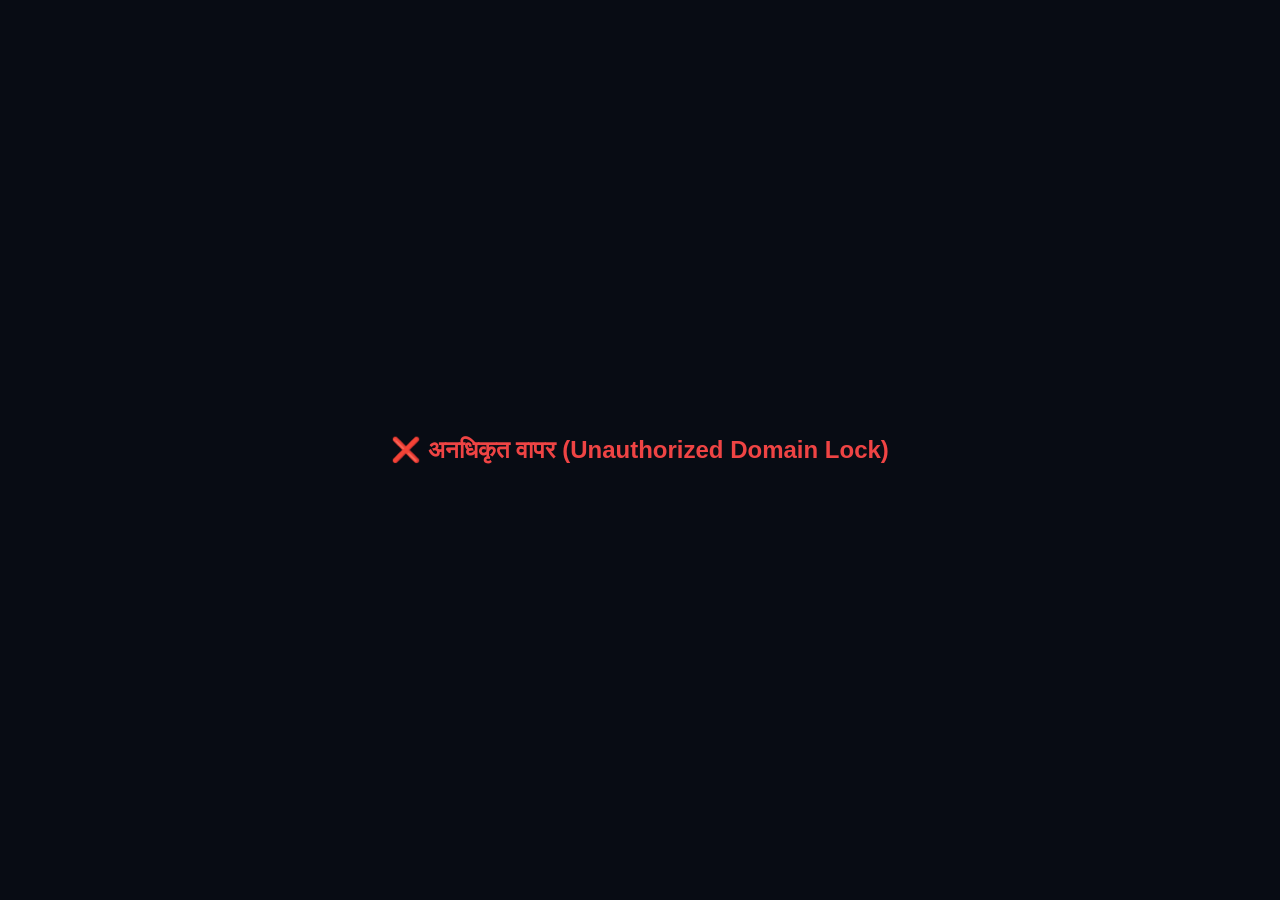
==== commit febaa20a: "Update drill1.html" ====
--- a/drill1.html
+++ b/drill1.html
@@ -7,248 +7,13 @@
     <link rel="preconnect" href="https://fonts.googleapis.com">
     <link rel="preconnect" href="https://fonts.gstatic.com" crossorigin>
     <link href="https://fonts.googleapis.com/css2?family=Mukta:wght@500;600;700;800&family=Plus+Jakarta+Sans:wght@500;600;700&display=swap" rel="stylesheet">
-    <style>
-        * {
-            box-sizing: border-box;
-            user-select: none;
-            -webkit-user-select: none;
-            -webkit-tap-highlight-color: transparent;
-        }
-        body {
-            margin: 0;
-            padding: calc(env(safe-area-inset-top) + 12px) 14px calc(env(safe-area-inset-bottom) + 16px);
-            background: #080c14;
-            color: #f8fafc;
-            font-family: 'Plus Jakarta Sans', 'Mukta', -apple-system, sans-serif;
-            display: flex;
-            flex-direction: column;
-            align-items: center;
-            justify-content: space-between;
-            height: 100vh;
-            overflow: hidden;
-        }
-        .top-nav-bar {
-            width: 100%;
-            max-width: 520px;
-            display: flex;
-            align-items: center;
-            justify-content: space-between;
-            gap: 10px;
-            flex-shrink: 0;
-        }
-        .nav-back-btn {
-            background: transparent;
-            border: none;
-            color: #94a3b8;
-            padding: 6px;
-            cursor: pointer;
-            display: flex;
-            align-items: center;
-            justify-content: center;
-            border-radius: 8px;
-            transition: color 0.15s ease;
-        }
-        .nav-back-btn:active {
-            transform: scale(0.95);
-            color: #ffffff;
-        }
-        #drill-title {
-            font-size: 15px;
-            font-weight: 700;
-            color: #f8fafc;
-            margin: 0;
-            letter-spacing: -0.2px;
-            flex: 1;
-            text-align: left;
-            white-space: nowrap;
-            overflow: hidden;
-            text-overflow: ellipsis;
-        }
-        /* Top-Right Circular Countdown Timer */
-        .timer-badge-container {
-            position: relative;
-            width: 42px;
-            height: 42px;
-            display: flex;
-            align-items: center;
-            justify-content: center;
-            flex-shrink: 0;
-        }
-        .timer-svg {
-            width: 100%;
-            height: 100%;
-            transform: rotate(-90deg);
-        }
-        .timer-circle-bg {
-            fill: none;
-            stroke: #1e293b;
-            stroke-width: 3.2;
-        }
-        .timer-circle-progress {
-            fill: none;
-            stroke: #38bdf8;
-            stroke-width: 3.2;
-            stroke-linecap: round;
-            transition: stroke-dashoffset 0.25s linear;
-        }
-        #timer-number {
-            position: absolute;
-            font-size: 11.5px;
-            font-weight: 700;
-            color: #f8fafc;
-            letter-spacing: -0.5px;
-        }
-        /* Maximized Canvas Wrapper */
-        #canvas-wrapper {
-            width: 100%;
-            max-width: 520px;
-            flex: 1;
-            display: flex;
-            align-items: center;
-            justify-content: center;
-            position: relative;
-            margin: 8px 0;
-        }
-        canvas {
-            width: 100% !important;
-            height: 100% !important;
-            max-height: 58vh;
-            background: radial-gradient(circle at 50% 40%, #131b2e 0%, #080d17 100%);
-            border: 1px solid rgba(255, 255, 255, 0.1);
-            border-radius: 16px;
-            display: block;
-            touch-action: none;
-        }
-        .speed-badge {
-            position: absolute;
-            top: 14px;
-            left: 14px;
-            background: rgba(15, 23, 42, 0.85);
-            border: 1px solid #38bdf8;
-            color: #38bdf8;
-            font-size: 11px;
-            font-weight: 700;
-            padding: 4px 10px;
-            border-radius: 999px;
-            backdrop-filter: blur(4px);
-            display: none;
-            pointer-events: none;
-            z-index: 10;
-        }
-        /* Status & Cue Section */
-        .info-panel {
-            width: 100%;
-            max-width: 520px;
-            display: flex;
-            flex-direction: column;
-            align-items: center;
-            flex-shrink: 0;
-            margin-bottom: 8px;
-        }
-        #status-box {
-            font-size: 14px;
-            font-weight: 700;
-            min-height: 36px;
-            color: #38bdf8;
-            text-align: center;
-            padding: 0 8px;
-            display: flex;
-            align-items: center;
-            justify-content: center;
-            line-height: 1.3;
-        }
-        .hint-caption {
-            font-size: 11.5px;
-            color: #64748b;
-            text-align: center;
-            margin-top: 2px;
-        }
-        /* Bottom Controls Bar */
-        .bottom-control-bar {
-            width: 100%;
-            max-width: 520px;
-            display: flex;
-            align-items: center;
-            justify-content: space-between;
-            gap: 12px;
-            flex-shrink: 0;
-            padding-bottom: 4px;
-        }
-        .step-nav-btn {
-            flex: 1;
-            height: 52px;
-            background: #0f172a;
-            border: 1px solid #334155;
-            color: #cbd5e1;
-            border-radius: 12px;
-            display: flex;
-            flex-direction: column;
-            align-items: center;
-            justify-content: center;
-            cursor: pointer;
-            transition: all 0.12s ease;
-        }
-        .step-nav-btn:active, .step-nav-btn.holding {
-            transform: scale(0.96);
-            background: #1e293b;
-            border-color: #38bdf8;
-            color: #ffffff;
-        }
-        .step-nav-title {
-            font-size: 13.5px;
-            font-weight: 700;
-        }
-        .step-nav-sub {
-            font-size: 9.5px;
-            color: #64748b;
-            letter-spacing: 0.2px;
-        }
-        .step-nav-btn:active .step-nav-sub, .step-nav-btn.holding .step-nav-sub {
-            color: #38bdf8;
-        }
-        .media-cluster {
-            display: flex;
-            align-items: center;
-            gap: 14px;
-        }
-        .media-icon-btn {
-            background: #0f172a;
-            border: 1px solid #334155;
-            color: #94a3b8;
-            width: 44px;
-            height: 44px;
-            border-radius: 50%;
-            cursor: pointer;
-            display: flex;
-            align-items: center;
-            justify-content: center;
-            transition: all 0.12s ease;
-        }
-        .media-icon-btn:active {
-            transform: scale(0.94);
-            color: #ffffff;
-        }
-        .play-toggle-btn {
-            width: 56px;
-            height: 56px;
-            background: #f8fafc;
-            color: #080c14;
-            border: none;
-            border-radius: 50%;
-            cursor: pointer;
-            display: flex;
-            align-items: center;
-            justify-content: center;
-            box-shadow: 0 4px 16px rgba(0, 0, 0, 0.4);
-            transition: transform 0.12s ease;
-        }
-        .play-toggle-btn:active {
-            transform: scale(0.95);
-        }
-    </style>
+    <!-- Link to the shared responsive stylesheet -->
+    <link rel="stylesheet" href="drill-style.css">
 </head>
 <body>
 
+<div class="drill-container">
+    <!-- Top Bar -->
     <nav class="top-nav-bar">
         <button class="nav-back-btn" onclick="location.href='index.html'" aria-label="Back">
             <svg width="22" height="22" viewBox="0 0 24 24" fill="none" stroke="currentColor" stroke-width="2.2" stroke-linecap="round" stroke-linejoin="round">
@@ -258,7 +23,6 @@
         </button>
         <h1 id="drill-title">१/८. पायांची अचूक 'L' पोझिशन</h1>
         
-        <!-- Animated Circular Countdown -->
         <div class="timer-badge-container">
             <svg class="timer-svg" viewBox="0 0 36 36">
                 <path class="timer-circle-bg" d="M18 2.0845 a 15.9155 15.9155 0 0 1 0 31.831 a 15.9155 15.9155 0 0 1 0 -31.831"/>
@@ -268,46 +32,48 @@
         </div>
     </nav>
 
+    <!-- Canvas Stage -->
     <div id="canvas-wrapper">
         <canvas id="fencingCanvas"></canvas>
         <div id="speedBadge" class="speed-badge"></div>
     </div>
 
+    <!-- Status Info -->
     <div class="info-panel">
         <div id="status-box">दोन्ही पावले जवळ जोडून ताठ उभे राहा</div>
         <div class="hint-caption">मागे दाबून धरा = स्लो-मोशन | पुढे दाबून धरा = फास्ट फॉरवर्ड</div>
     </div>
 
-    <!-- Navigation & Media Controls -->
+    <!-- Bottom Controls (Becomes Right Sidebar in Landscape) -->
     <div class="bottom-control-bar">
         <button class="step-nav-btn" id="btnPrev">
             <span class="step-nav-title">◀ मागे</span>
-            <span class="step-nav-sub">दाबून धरा: स्लो</span>
+            <span class="step-nav-sub">होल्ड: स्लो</span>
         </button>
 
         <div class="media-cluster">
             <button class="media-icon-btn" onclick="restartMasterTraining()" aria-label="Restart">
-                <svg width="18" height="18" viewBox="0 0 24 24" fill="none" stroke="currentColor" stroke-width="2.2" stroke-linecap="round" stroke-linejoin="round">
+                <svg width="17" height="17" viewBox="0 0 24 24" fill="none" stroke="currentColor" stroke-width="2.2" stroke-linecap="round" stroke-linejoin="round">
                     <path d="M21.5 2v6h-6M21.34 15.57a10 10 0 1 1-.57-8.38l5.67-5.19"/>
                 </svg>
             </button>
 
             <button class="play-toggle-btn" id="playToggleBtn" onclick="togglePause()" aria-label="Play / Pause">
-                <svg id="playIcon" width="22" height="22" viewBox="0 0 24 24" fill="currentColor">
+                <svg id="playIcon" width="20" height="20" viewBox="0 0 24 24" fill="currentColor">
                     <polygon points="5 3 19 12 5 21 5 3"></polygon>
                 </svg>
-                <svg id="pauseIcon" style="display: none;" width="22" height="22" viewBox="0 0 24 24" fill="currentColor">
+                <svg id="pauseIcon" style="display: none;" width="20" height="20" viewBox="0 0 24 24" fill="currentColor">
                     <rect x="6" y="4" width="4" height="16"></rect>
                     <rect x="14" y="4" width="4" height="16"></rect>
                 </svg>
             </button>
 
             <button class="media-icon-btn" id="audioToggleBtn" onclick="toggleAudio()" aria-label="Toggle Audio">
-                <svg id="audioOnIcon" width="18" height="18" viewBox="0 0 24 24" fill="none" stroke="currentColor" stroke-width="2.2" stroke-linecap="round" stroke-linejoin="round">
+                <svg id="audioOnIcon" width="17" height="17" viewBox="0 0 24 24" fill="none" stroke="currentColor" stroke-width="2.2" stroke-linecap="round" stroke-linejoin="round">
                     <polygon points="11 5 6 9 2 9 2 15 6 15 11 19 11 5"></polygon>
                     <path d="M19.07 4.93a10 10 0 0 1 0 14.14M15.54 8.46a5 5 0 0 1 0 7.07"></path>
                 </svg>
-                <svg id="audioMuteIcon" style="display: none;" width="18" height="18" viewBox="0 0 24 24" fill="none" stroke="currentColor" stroke-width="2.2" stroke-linecap="round" stroke-linejoin="round">
+                <svg id="audioMuteIcon" style="display: none;" width="17" height="17" viewBox="0 0 24 24" fill="none" stroke="currentColor" stroke-width="2.2" stroke-linecap="round" stroke-linejoin="round">
                     <polygon points="11 5 6 9 2 9 2 15 6 15 11 19 11 5"></polygon>
                     <line x1="23" y1="9" x2="17" y2="15"></line>
                     <line x1="17" y1="9" x2="23" y2="15"></line>
@@ -317,9 +83,10 @@
 
         <button class="step-nav-btn" id="btnNext">
             <span class="step-nav-title">पुढे ▶</span>
-            <span class="step-nav-sub">दाबून धरा: फास्ट</span>
+            <span class="step-nav-sub">होल्ड: फास्ट</span>
         </button>
     </div>
+</div>
 
 <script>
 (function() {
@@ -612,7 +379,6 @@
     const config = drillTimelineConfigs[drillIdx];
     if (!config) return;
 
-    // Countdown ring updates
     const remainingSeconds = Math.max(0, Math.ceil((DRILL_DURATION - localTime) / 1000));
     timerNumber.innerText = `${remainingSeconds}s`;
     const progressPercent = (localTime / DRILL_DURATION) * 100;
@@ -636,7 +402,6 @@
     }
 }
 
-// Interactive Speed Controls (Hold to Fast/Slow)
 let holdTimer = null;
 let isHolding = false;
 
@@ -668,7 +433,6 @@
         setSpeedUI("", false);
         isHolding = false;
     } else {
-        // Quick tap: jump back 1 drill
         switchDrill(Math.max(0, currentDrill - 1));
     }
 });
@@ -699,7 +463,6 @@
         setSpeedUI("", false);
         isHolding = false;
     } else {
-        // Quick tap: jump forward 1 drill
         switchDrill(Math.min(drillTimelineConfigs.length - 1, currentDrill + 1));
     }
 });
@@ -771,7 +534,6 @@
     ctx.beginPath();
     ctx.arc(kx, ky, 3.2, 0, Math.PI * 2);
     ctx.fill();
-
     ctx.restore();
 }
 
--- a/drill-style.css
+++ b/drill-style.css
@@ -0,0 +1,331 @@
+* {
+    box-sizing: border-box;
+    user-select: none;
+    -webkit-user-select: none;
+    -webkit-tap-highlight-color: transparent;
+}
+
+html, body {
+    margin: 0;
+    padding: 0;
+    width: 100vw;
+    height: 100dvh; /* Dynamically adjusts to Android navigation bar */
+    overflow: hidden;
+    background: #080c14;
+    color: #f8fafc;
+    font-family: 'Plus Jakarta Sans', 'Mukta', -apple-system, sans-serif;
+}
+
+/* Master Responsive Grid Container */
+.drill-container {
+    display: grid;
+    width: 100%;
+    height: 100dvh;
+    padding: calc(env(safe-area-inset-top) + 8px) calc(env(safe-area-inset-right) + 12px) calc(env(safe-area-inset-bottom) + 8px) calc(env(safe-area-inset-left) + 12px);
+    box-sizing: border-box;
+    gap: 8px;
+}
+
+/* Top App Bar */
+.top-nav-bar {
+    grid-area: header;
+    display: flex;
+    align-items: center;
+    justify-content: space-between;
+    gap: 10px;
+    width: 100%;
+    min-width: 0;
+}
+
+.nav-back-btn {
+    background: transparent;
+    border: none;
+    color: #94a3b8;
+    padding: 6px;
+    cursor: pointer;
+    display: flex;
+    align-items: center;
+    justify-content: center;
+    border-radius: 8px;
+    flex-shrink: 0;
+}
+
+.nav-back-btn:active {
+    transform: scale(0.95);
+    color: #ffffff;
+}
+
+#drill-title {
+    font-size: 15px;
+    font-weight: 700;
+    color: #f8fafc;
+    margin: 0;
+    white-space: nowrap;
+    overflow: hidden;
+    text-overflow: ellipsis;
+    flex: 1;
+}
+
+/* Circular Timer Ring */
+.timer-badge-container {
+    position: relative;
+    width: 38px;
+    height: 38px;
+    display: flex;
+    align-items: center;
+    justify-content: center;
+    flex-shrink: 0;
+}
+
+.timer-svg {
+    width: 100%;
+    height: 100%;
+    transform: rotate(-90deg);
+}
+
+.timer-circle-bg {
+    fill: none;
+    stroke: #1e293b;
+    stroke-width: 3.2;
+}
+
+.timer-circle-progress {
+    fill: none;
+    stroke: #38bdf8;
+    stroke-width: 3.2;
+    stroke-linecap: round;
+    transition: stroke-dashoffset 0.2s linear;
+}
+
+#timer-number {
+    position: absolute;
+    font-size: 11px;
+    font-weight: 700;
+    color: #f8fafc;
+}
+
+/* Canvas Area */
+#canvas-wrapper {
+    grid-area: canvas;
+    display: flex;
+    align-items: center;
+    justify-content: center;
+    position: relative;
+    min-height: 0;
+    min-width: 0;
+    width: 100%;
+    height: 100%;
+}
+
+canvas {
+    max-width: 100%;
+    max-height: 100%;
+    aspect-ratio: 820 / 440;
+    background: radial-gradient(circle at 50% 40%, #131b2e 0%, #080d17 100%);
+    border: 1px solid rgba(255, 255, 255, 0.1);
+    border-radius: 14px;
+    display: block;
+    touch-action: none;
+    object-fit: contain;
+}
+
+.speed-badge {
+    position: absolute;
+    top: 12px;
+    left: 12px;
+    background: rgba(15, 23, 42, 0.85);
+    border: 1px solid #38bdf8;
+    color: #38bdf8;
+    font-size: 11px;
+    font-weight: 700;
+    padding: 3px 9px;
+    border-radius: 999px;
+    display: none;
+    pointer-events: none;
+    z-index: 10;
+}
+
+/* Coaching Info Banner */
+.info-panel {
+    grid-area: info;
+    display: flex;
+    flex-direction: column;
+    align-items: center;
+    justify-content: center;
+    min-height: 0;
+}
+
+#status-box {
+    font-size: 13.5px;
+    font-weight: 700;
+    color: #38bdf8;
+    text-align: center;
+    line-height: 1.25;
+}
+
+.hint-caption {
+    font-size: 11px;
+    color: #64748b;
+    text-align: center;
+    margin-top: 2px;
+}
+
+/* Buttons and Controls */
+.bottom-control-bar {
+    grid-area: controls;
+    display: flex;
+    align-items: center;
+    justify-content: space-between;
+    gap: 8px;
+    min-height: 0;
+}
+
+.step-nav-btn {
+    flex: 1;
+    background: #0f172a;
+    border: 1px solid #334155;
+    color: #cbd5e1;
+    border-radius: 12px;
+    display: flex;
+    flex-direction: column;
+    align-items: center;
+    justify-content: center;
+    cursor: pointer;
+    transition: all 0.12s ease;
+}
+
+.step-nav-btn:active, .step-nav-btn.holding {
+    transform: scale(0.96);
+    background: #1e293b;
+    border-color: #38bdf8;
+    color: #ffffff;
+}
+
+.step-nav-title {
+    font-size: 13px;
+    font-weight: 700;
+}
+
+.step-nav-sub {
+    font-size: 9px;
+    color: #64748b;
+}
+
+.media-cluster {
+    display: flex;
+    align-items: center;
+    gap: 12px;
+}
+
+.media-icon-btn {
+    background: #0f172a;
+    border: 1px solid #334155;
+    color: #94a3b8;
+    width: 40px;
+    height: 40px;
+    border-radius: 50%;
+    cursor: pointer;
+    display: flex;
+    align-items: center;
+    justify-content: center;
+}
+
+.media-icon-btn:active {
+    transform: scale(0.94);
+    color: #ffffff;
+}
+
+.play-toggle-btn {
+    width: 52px;
+    height: 52px;
+    background: #f8fafc;
+    color: #080c14;
+    border: none;
+    border-radius: 50%;
+    cursor: pointer;
+    display: flex;
+    align-items: center;
+    justify-content: center;
+    box-shadow: 0 4px 14px rgba(0, 0, 0, 0.4);
+}
+
+.play-toggle-btn:active {
+    transform: scale(0.95);
+}
+
+/* ==========================================================================
+   PORTRAIT MODE SPECIFICS
+   ========================================================================== */
+@media (orientation: portrait) {
+    .drill-container {
+        grid-template-rows: auto 1fr auto auto;
+        grid-template-columns: 1fr;
+        grid-template-areas:
+            "header"
+            "canvas"
+            "info"
+            "controls";
+    }
+    .step-nav-btn {
+        height: 50px;
+    }
+}
+
+/* ==========================================================================
+   LANDSCAPE MODE (VLC Side-Panel Transformation)
+   ========================================================================== */
+@media (orientation: landscape) {
+    .drill-container {
+        grid-template-rows: auto 1fr auto;
+        grid-template-columns: 1fr 150px;
+        grid-template-areas:
+            "header controls"
+            "canvas controls"
+            "info   controls";
+        column-gap: 12px;
+        row-gap: 4px;
+    }
+
+    .bottom-control-bar {
+        flex-direction: column;
+        justify-content: space-evenly;
+        background: #0f172a;
+        border: 1px solid rgba(255, 255, 255, 0.08);
+        border-radius: 16px;
+        padding: 8px;
+        height: 100%;
+        width: 100%;
+    }
+
+    .step-nav-btn {
+        width: 100%;
+        height: 44px;
+        flex: none;
+    }
+
+    .media-cluster {
+        display: flex;
+        align-items: center;
+        justify-content: center;
+        gap: 10px;
+        width: 100%;
+    }
+
+    .media-icon-btn {
+        width: 36px;
+        height: 36px;
+    }
+
+    .play-toggle-btn {
+        width: 46px;
+        height: 46px;
+    }
+
+    #status-box {
+        font-size: 12.5px;
+    }
+
+    .hint-caption {
+        display: none; /* Hide non-essential captions in landscape to save height */
+    }
+}
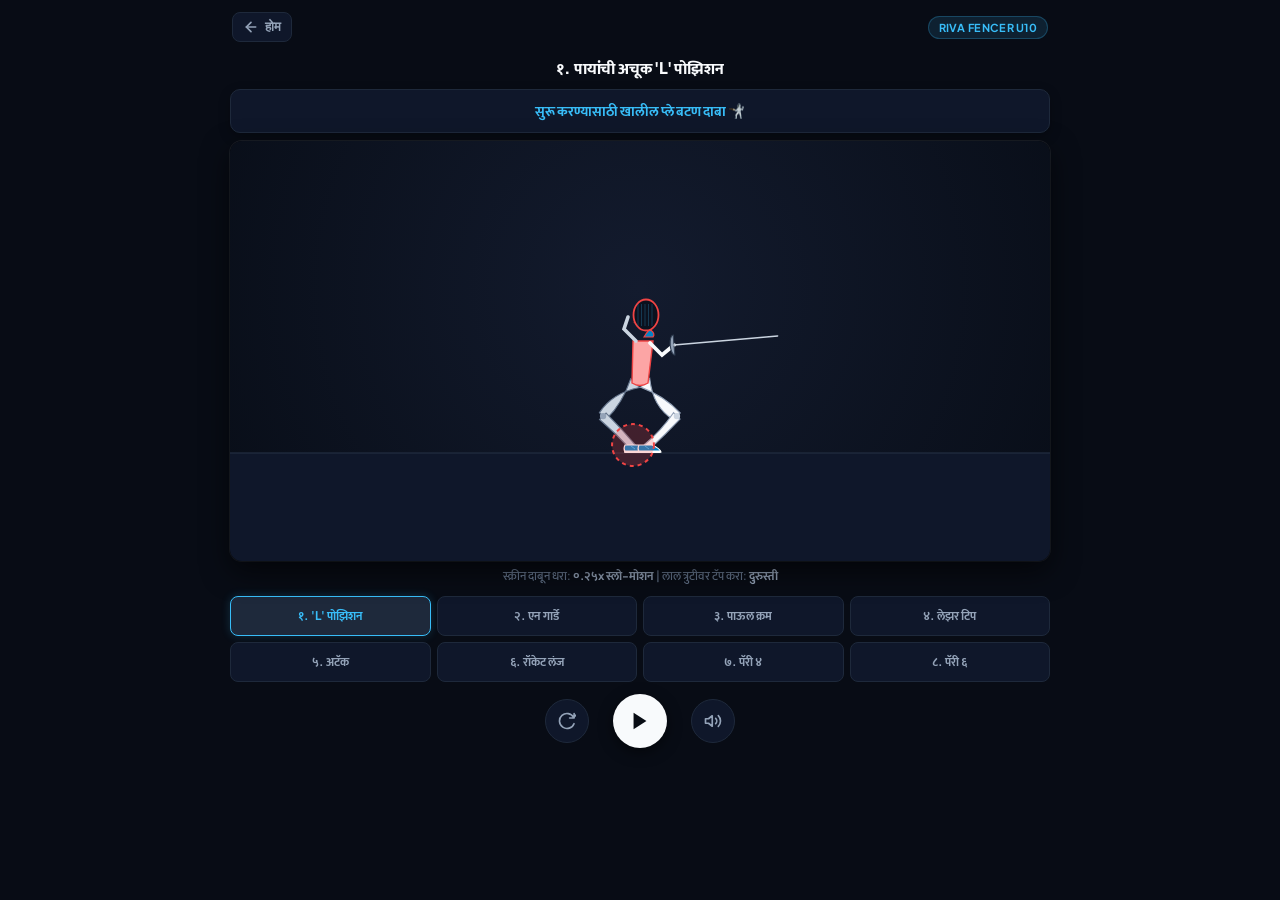
==== commit 91ca809d: "Update drill1.html" ====
--- a/drill1.html
+++ b/drill1.html
@@ -6,124 +6,288 @@
     <title>Drill 1 - Riva The Fencer</title>
     <link rel="preconnect" href="https://fonts.googleapis.com">
     <link rel="preconnect" href="https://fonts.gstatic.com" crossorigin>
-    <link href="https://fonts.googleapis.com/css2?family=Mukta:wght@500;600;700;800&family=Plus+Jakarta+Sans:wght@500;600;700&display=swap" rel="stylesheet">
-    <!-- Link to the shared responsive stylesheet -->
-    <link rel="stylesheet" href="drill-style.css">
+    <link href="https://fonts.googleapis.com/css2?family=Mukta:wght@500;600;700;800&family=Plus+Jakarta+Sans:wght@500;600;700;800&display=swap" rel="stylesheet">
+    <style>
+        * {
+            box-sizing: border-box;
+            user-select: none;
+            -webkit-user-select: none;
+            -webkit-tap-highlight-color: transparent;
+        }
+        body {
+            margin: 0;
+            padding: calc(env(safe-area-inset-top) + 8px) 12px calc(env(safe-area-inset-bottom) + 14px);
+            background: #080c15;
+            color: #f8fafc;
+            font-family: 'Plus Jakarta Sans', 'Mukta', -apple-system, sans-serif;
+            display: flex;
+            flex-direction: column;
+            align-items: center;
+            min-height: 100vh;
+        }
+        .app-container {
+            width: 100%;
+            max-width: 820px;
+            display: flex;
+            flex-direction: column;
+            align-items: center;
+        }
+        .top-navbar {
+            width: 100%;
+            display: flex;
+            align-items: center;
+            justify-content: space-between;
+            margin-bottom: 8px;
+            padding: 4px 2px;
+        }
+        .nav-back-btn {
+            background: #0f172a;
+            border: 1px solid #1e293b;
+            color: #94a3b8;
+            padding: 6px 10px;
+            cursor: pointer;
+            display: flex;
+            align-items: center;
+            gap: 6px;
+            border-radius: 8px;
+            font-size: 13px;
+            font-weight: 600;
+            transition: all 0.15s ease;
+        }
+        .nav-back-btn:active {
+            transform: scale(0.96);
+            color: #ffffff;
+            background: #1e293b;
+        }
+        .app-badge {
+            font-size: 11px;
+            font-weight: 700;
+            padding: 4px 10px;
+            border-radius: 9999px;
+            background: rgba(56, 189, 248, 0.12);
+            color: #38bdf8;
+            border: 1px solid rgba(56, 189, 248, 0.25);
+            letter-spacing: 0.3px;
+        }
+        #drill-title {
+            font-size: 16px;
+            font-weight: 800;
+            color: #f8fafc;
+            margin: 2px 0 6px 0;
+            text-align: center;
+            letter-spacing: -0.2px;
+        }
+        #status-card {
+            width: 100%;
+            background: #0f172a;
+            border: 1px solid #1e293b;
+            border-radius: 10px;
+            padding: 8px 14px;
+            min-height: 44px;
+            display: flex;
+            align-items: center;
+            justify-content: center;
+            text-align: center;
+            font-size: 13.5px;
+            font-weight: 700;
+            color: #38bdf8;
+            line-height: 1.35;
+            margin-bottom: 8px;
+            box-shadow: 0 4px 12px rgba(0, 0, 0, 0.25);
+        }
+        #canvas-wrapper {
+            width: 100%;
+            aspect-ratio: 820 / 420;
+            position: relative;
+            background: #000;
+            border-radius: 12px;
+            overflow: hidden;
+            box-shadow: 0 10px 28px rgba(0,0,0,0.6), 0 0 0 1px rgba(255,255,255,0.08);
+        }
+        canvas {
+            width: 100% !important;
+            height: 100% !important;
+            background: radial-gradient(circle at 50% 35%, #131b2e 0%, #080d17 100%);
+            display: block;
+            touch-action: none;
+        }
+        .instruction-bar {
+            font-size: 11.5px;
+            color: #64748b;
+            margin-top: 6px;
+            text-align: center;
+            font-weight: 500;
+        }
+        .instruction-bar b {
+            color: #94a3b8;
+        }
+        .drill-grid {
+            margin-top: 10px;
+            display: grid;
+            grid-template-columns: repeat(4, 1fr);
+            gap: 6px;
+            width: 100%;
+        }
+        @media (max-width: 580px) {
+            .drill-grid {
+                grid-template-columns: repeat(2, 1fr);
+            }
+        }
+        .grid-step-btn {
+            height: 40px;
+            background: #0f172a;
+            color: #94a3b8;
+            border: 1px solid #1e293b;
+            border-radius: 8px;
+            font-family: inherit;
+            font-weight: 700;
+            font-size: 12px;
+            cursor: pointer;
+            text-align: center;
+            display: flex;
+            align-items: center;
+            justify-content: center;
+            padding: 0 6px;
+            transition: all 0.12s ease;
+            white-space: nowrap;
+            overflow: hidden;
+            text-overflow: ellipsis;
+        }
+        .grid-step-btn:active {
+            transform: scale(0.97);
+        }
+        .grid-step-btn.active {
+            background: #1e293b;
+            color: #38bdf8;
+            border-color: #38bdf8;
+            box-shadow: 0 0 10px rgba(56, 189, 248, 0.2);
+        }
+        .media-dock {
+            margin-top: 12px;
+            display: flex;
+            align-items: center;
+            justify-content: center;
+            gap: 24px;
+            width: 100%;
+        }
+        .media-icon-btn {
+            background: #0f172a;
+            border: 1px solid #1e293b;
+            color: #94a3b8;
+            width: 44px;
+            height: 44px;
+            border-radius: 50%;
+            cursor: pointer;
+            display: flex;
+            align-items: center;
+            justify-content: center;
+            transition: all 0.12s ease;
+        }
+        .media-icon-btn:active {
+            transform: scale(0.92);
+            color: #ffffff;
+            background: #1e293b;
+        }
+        .play-toggle-btn {
+            width: 54px;
+            height: 54px;
+            background: #f8fafc;
+            color: #080c14;
+            border: none;
+            border-radius: 50%;
+            cursor: pointer;
+            display: flex;
+            align-items: center;
+            justify-content: center;
+            box-shadow: 0 4px 14px rgba(0, 0, 0, 0.5);
+            transition: transform 0.12s ease;
+        }
+        .play-toggle-btn:active {
+            transform: scale(0.94);
+        }
+    </style>
 </head>
 <body>
 
-<div class="drill-container">
-    <!-- Top Bar -->
-    <nav class="top-nav-bar">
+<div class="app-container">
+    <div class="top-navbar">
         <button class="nav-back-btn" onclick="location.href='index.html'" aria-label="Back">
-            <svg width="22" height="22" viewBox="0 0 24 24" fill="none" stroke="currentColor" stroke-width="2.2" stroke-linecap="round" stroke-linejoin="round">
+            <svg width="16" height="16" viewBox="0 0 24 24" fill="none" stroke="currentColor" stroke-width="2.5" stroke-linecap="round" stroke-linejoin="round">
                 <line x1="19" y1="12" x2="5" y2="12"></line>
                 <polyline points="12 19 5 12 12 5"></polyline>
             </svg>
+            <span>होम</span>
         </button>
-        <h1 id="drill-title">१/८. पायांची अचूक 'L' पोझिशन</h1>
-        
-        <div class="timer-badge-container">
-            <svg class="timer-svg" viewBox="0 0 36 36">
-                <path class="timer-circle-bg" d="M18 2.0845 a 15.9155 15.9155 0 0 1 0 31.831 a 15.9155 15.9155 0 0 1 0 -31.831"/>
-                <path id="timerProgress" class="timer-circle-progress" stroke-dasharray="100, 100" stroke-dashoffset="0" d="M18 2.0845 a 15.9155 15.9155 0 0 1 0 31.831 a 15.9155 15.9155 0 0 1 0 -31.831"/>
-            </svg>
-            <span id="timer-number">30s</span>
-        </div>
-    </nav>
-
-    <!-- Canvas Stage -->
+        <span class="app-badge">RIVA FENCER U10</span>
+    </div>
+
+    <div id="drill-title">१. पायांची अचूक 'L' पोझिशन</div>
+    <div id="status-card">सुरू करण्यासाठी खालील प्ले बटण दाबा 🤺</div>
+
     <div id="canvas-wrapper">
         <canvas id="fencingCanvas"></canvas>
-        <div id="speedBadge" class="speed-badge"></div>
     </div>
 
-    <!-- Status Info -->
-    <div class="info-panel">
-        <div id="status-box">दोन्ही पावले जवळ जोडून ताठ उभे राहा</div>
-        <div class="hint-caption">मागे दाबून धरा = स्लो-मोशन | पुढे दाबून धरा = फास्ट फॉरवर्ड</div>
+    <div class="instruction-bar">
+        स्क्रीन दाबून धरा: <b>०.२५x स्लो-मोशन</b> | लाल त्रुटीवर टॅप करा: <b>दुरुस्ती</b>
     </div>
 
-    <!-- Bottom Controls (Becomes Right Sidebar in Landscape) -->
-    <div class="bottom-control-bar">
-        <button class="step-nav-btn" id="btnPrev">
-            <span class="step-nav-title">◀ मागे</span>
-            <span class="step-nav-sub">होल्ड: स्लो</span>
+    <div class="drill-grid">
+        <button class="grid-step-btn active" onclick="switchDrill(0)">१. 'L' पोझिशन</button>
+        <button class="grid-step-btn" onclick="switchDrill(1)">२. एन गार्डे</button>
+        <button class="grid-step-btn" onclick="switchDrill(2)">३. पाऊल क्रम</button>
+        <button class="grid-step-btn" onclick="switchDrill(3)">४. लेझर टिप</button>
+        <button class="grid-step-btn" onclick="switchDrill(4)">५. अटॅक</button>
+        <button class="grid-step-btn" onclick="switchDrill(5)">६. रॉकेट लंज</button>
+        <button class="grid-step-btn" onclick="switchDrill(6)">७. पॅरी ४</button>
+        <button class="grid-step-btn" onclick="switchDrill(7)">८. पॅरी ६</button>
+    </div>
+
+    <div class="media-dock">
+        <button class="media-icon-btn" onclick="restartMasterTraining()" aria-label="Restart">
+            <svg width="18" height="18" viewBox="0 0 24 24" fill="none" stroke="currentColor" stroke-width="2.2" stroke-linecap="round" stroke-linejoin="round">
+                <path d="M21.5 2v6h-6M21.34 15.57a10 10 0 1 1-.57-8.38l5.67-5.19"/>
+            </svg>
         </button>
 
-        <div class="media-cluster">
-            <button class="media-icon-btn" onclick="restartMasterTraining()" aria-label="Restart">
-                <svg width="17" height="17" viewBox="0 0 24 24" fill="none" stroke="currentColor" stroke-width="2.2" stroke-linecap="round" stroke-linejoin="round">
-                    <path d="M21.5 2v6h-6M21.34 15.57a10 10 0 1 1-.57-8.38l5.67-5.19"/>
-                </svg>
-            </button>
-
-            <button class="play-toggle-btn" id="playToggleBtn" onclick="togglePause()" aria-label="Play / Pause">
-                <svg id="playIcon" width="20" height="20" viewBox="0 0 24 24" fill="currentColor">
-                    <polygon points="5 3 19 12 5 21 5 3"></polygon>
-                </svg>
-                <svg id="pauseIcon" style="display: none;" width="20" height="20" viewBox="0 0 24 24" fill="currentColor">
-                    <rect x="6" y="4" width="4" height="16"></rect>
-                    <rect x="14" y="4" width="4" height="16"></rect>
-                </svg>
-            </button>
-
-            <button class="media-icon-btn" id="audioToggleBtn" onclick="toggleAudio()" aria-label="Toggle Audio">
-                <svg id="audioOnIcon" width="17" height="17" viewBox="0 0 24 24" fill="none" stroke="currentColor" stroke-width="2.2" stroke-linecap="round" stroke-linejoin="round">
-                    <polygon points="11 5 6 9 2 9 2 15 6 15 11 19 11 5"></polygon>
-                    <path d="M19.07 4.93a10 10 0 0 1 0 14.14M15.54 8.46a5 5 0 0 1 0 7.07"></path>
-                </svg>
-                <svg id="audioMuteIcon" style="display: none;" width="17" height="17" viewBox="0 0 24 24" fill="none" stroke="currentColor" stroke-width="2.2" stroke-linecap="round" stroke-linejoin="round">
-                    <polygon points="11 5 6 9 2 9 2 15 6 15 11 19 11 5"></polygon>
-                    <line x1="23" y1="9" x2="17" y2="15"></line>
-                    <line x1="17" y1="9" x2="23" y2="15"></line>
-                </svg>
-            </button>
-        </div>
-
-        <button class="step-nav-btn" id="btnNext">
-            <span class="step-nav-title">पुढे ▶</span>
-            <span class="step-nav-sub">होल्ड: फास्ट</span>
+        <button class="play-toggle-btn" id="playToggleBtn" onclick="togglePause()" aria-label="Play / Pause">
+            <svg id="playIcon" width="22" height="22" viewBox="0 0 24 24" fill="currentColor">
+                <polygon points="5 3 19 12 5 21 5 3"></polygon>
+            </svg>
+            <svg id="pauseIcon" style="display: none;" width="22" height="22" viewBox="0 0 24 24" fill="currentColor">
+                <rect x="6" y="4" width="4" height="16"></rect>
+                <rect x="14" y="4" width="4" height="16"></rect>
+            </svg>
+        </button>
+
+        <button class="media-icon-btn" id="audioToggleBtn" onclick="toggleAudio()" aria-label="Toggle Audio">
+            <svg id="audioOnIcon" width="18" height="18" viewBox="0 0 24 24" fill="none" stroke="currentColor" stroke-width="2.2" stroke-linecap="round" stroke-linejoin="round">
+                <polygon points="11 5 6 9 2 9 2 15 6 15 11 19 11 5"></polygon>
+                <path d="M19.07 4.93a10 10 0 0 1 0 14.14M15.54 8.46a5 5 0 0 1 0 7.07"></path>
+            </svg>
+            <svg id="audioMuteIcon" style="display: none;" width="18" height="18" viewBox="0 0 24 24" fill="none" stroke="currentColor" stroke-width="2.2" stroke-linecap="round" stroke-linejoin="round">
+                <polygon points="11 5 6 9 2 9 2 15 6 15 11 19 11 5"></polygon>
+                <line x1="23" y1="9" x2="17" y2="15"></line>
+                <line x1="17" y1="9" x2="23" y2="15"></line>
+            </svg>
         </button>
     </div>
 </div>
 
 <script>
-(function() {
-    const _0xAuth = "riva-fencer.github.io";
-    const _0xCur = window.location.hostname;
-    if (_0xCur !== _0xAuth && _0xCur !== "localhost" && window.location.protocol !== "file:") {
-        document.body.innerHTML = "<div style='display:flex;justify-content:center;align-items:center;height:100vh;background:#080c14;color:#ef4444;font-family:sans-serif;'><h2>❌ अनधिकृत वापर (Unauthorized Domain Lock)</h2></div>";
-        throw new Error("Execution halted: Unauthorized access.");
-    }
-    document.addEventListener('contextmenu', e => e.preventDefault());
-    document.addEventListener('keydown', e => {
-        if (e.keyCode === 123 || (e.ctrlKey && e.shiftKey && (e.keyCode === 73 || e.keyCode === 74)) || (e.ctrlKey && e.keyCode === 85)) {
-            e.preventDefault();
-            return false;
-        }
-    });
-})();
-
 const canvas = document.getElementById('fencingCanvas');
 const ctx = canvas.getContext('2d');
-const statusBox = document.getElementById('status-box');
+const statusBox = document.getElementById('status-card');
 const drillTitle = document.getElementById('drill-title');
-const timerProgress = document.getElementById('timerProgress');
-const timerNumber = document.getElementById('timer-number');
-const speedBadge = document.getElementById('speedBadge');
-
+const drillBtns = document.querySelectorAll('.grid-step-btn');
 const playIcon = document.getElementById('playIcon');
 const pauseIcon = document.getElementById('pauseIcon');
 const audioOnIcon = document.getElementById('audioOnIcon');
 const audioMuteIcon = document.getElementById('audioMuteIcon');
 
-const btnPrev = document.getElementById('btnPrev');
-const btnNext = document.getElementById('btnNext');
-
 const BASE_WIDTH = 820;
-const BASE_HEIGHT = 440;
-const GROUND_Y = 328;
+const BASE_HEIGHT = 420;
+const GROUND_Y = 312;
 
 function setupHiDPI() {
     const dpr = window.devicePixelRatio || 1;
@@ -183,8 +347,8 @@
     const rect = canvas.getBoundingClientRect();
     const scaleX = BASE_WIDTH / rect.width;
     const scaleY = BASE_HEIGHT / rect.height;
-    const clientX = evt.clientX !== undefined ? evt.clientX : (evt.touches && evt.touches[0] ? evt.touches[0].clientX : 0);
-    const clientY = evt.clientY !== undefined ? evt.clientY : (evt.touches && evt.touches[0] ? evt.touches[0].clientY : 0);
+    const clientX = evt.clientX !== undefined ? evt.clientX : (evt.touches && evt.touches[0] ? evt.touches[0].clientX : (evt.changedTouches && evt.changedTouches[0] ? evt.changedTouches[0].clientX : 0));
+    const clientY = evt.clientY !== undefined ? evt.clientY : (evt.touches && evt.touches[0] ? evt.touches[0].clientY : (evt.changedTouches && evt.changedTouches[0] ? evt.changedTouches[0].clientY : 0));
     return {
         x: (clientX - rect.left) * scaleX,
         y: (clientY - rect.top) * scaleY
@@ -230,7 +394,7 @@
         ctx.arc(zone.x, zone.y, zone.radius + pulse, 0, Math.PI * 2);
         ctx.stroke();
         ctx.setLineDash([]);
-        ctx.fillStyle = 'rgba(239, 68, 68, 0.2)';
+        ctx.fillStyle = 'rgba(239, 68, 68, 0.22)';
         ctx.fill();
         ctx.restore();
     });
@@ -240,8 +404,9 @@
     let corrected = false;
     for (let i = activeErrorZones.length - 1; i >= 0; i--) {
         const zone = activeErrorZones[i];
+        const tolerance = Math.max(zone.radius, 34);
         const dist = Math.hypot(clickX - zone.x, clickY - zone.y);
-        if (dist <= zone.radius) {
+        if (dist <= tolerance) {
             spawnSuccessRipple(zone.x, zone.y);
             zone.onCorrect();
             corrected = true;
@@ -252,11 +417,6 @@
         spawnMissNotice(clickX, clickY);
     }
 }
-
-canvas.addEventListener('pointerup', (e) => {
-    const pos = getCanvasPointerPos(e);
-    resolveErrorCorrectionTap(pos.x, pos.y);
-});
 
 let hitStopUntil = 0;
 let screenShakeRemaining = 0;
@@ -291,7 +451,7 @@
 const drillTimelineConfigs = [
     {
         drillId: 0,
-        title: "१/८. पायांची अचूक 'L' पोझिशन",
+        title: "१. पायांची अचूक 'L' पोझिशन",
         phases: [
             { startTime: 0, subPhase: 0, marathiText: "दोन्ही पावले जवळ ठेवा आणि सरळ उभे राहा.", status: "दोन्ही पावले जवळ जोडून ताठ उभे राहा" },
             { startTime: 9000, subPhase: 1, marathiText: "मागचा पाय नव्वद अंशात फिरवून एल आकार बनवा.", status: "पुढचा पाय सरळ, मागचा पाय ९० अंशात फिरवा" },
@@ -300,7 +460,7 @@
     },
     {
         drillId: 1,
-        title: "२/८. एन गार्डे व समतोल",
+        title: "२. एन गार्डे व गुडघे समतोल",
         phases: [
             { startTime: 0, subPhase: 0, marathiText: "पाय ताठ ठेवू नका, तोल जातो. गुडघे वाकवा.", status: "पाय ताठ ठेवू नका, गुडघ्यावर टॅप करा" },
             { startTime: 10000, subPhase: 1, marathiText: "गुडघे हलके वाकवून एन गार्डे स्प्रिंग करा.", status: "योग्य एन गार्डे: गुडघे ११०° किंचित वाकवा" }
@@ -308,7 +468,7 @@
     },
     {
         drillId: 2,
-        title: "३/८. पाऊल क्रम",
+        title: "३. पाऊल क्रम",
         phases: [
             { startTime: 0, subPhase: 0, marathiText: "पुढे जाताना: आधी पुढची टाच, मग मागचा पाय.", status: "पुढे: आधी टाच ➔ मग चवडा टेकवा" },
             { startTime: 11000, subPhase: 1, marathiText: "मागे येताना: आधी मागचा चवडा, मग पुढचा पाय.", status: "मागे: आधी चवडा ➔ मग टाच टेकवा" },
@@ -317,7 +477,7 @@
     },
     {
         drillId: 3,
-        title: "४/८. लेझर टिप",
+        title: "४. लेझर टिप",
         phases: [
             { startTime: 0, subPhase: 0, marathiText: "मनगट स्थिर करा, टोक छताकडे जाऊ देऊ नका.", status: "मनगटावर टॅप करून टोक सरळ करा" },
             { startTime: 8000, subPhase: 1, marathiText: "पुढे चालतानाही टोक छातीवर रोखून ठेवा.", status: "चालताना लेझर टोक छातीवरून हलू देऊ नका" },
@@ -326,17 +486,17 @@
     },
     {
         drillId: 4,
-        title: "५/८. बेसिक अटॅक",
+        title: "५. बेसिक अटॅक",
         phases: [
             { startTime: 0, subPhase: 0, marathiText: "एन गार्डे तयार राहा.", status: "एन गार्डे तयार राहा" },
             { startTime: 6000, subPhase: 1, marathiText: "हात आधी... मग पाय स्फोटक पुढे!", status: "आधी हात निघून रेषेत ➔ मग पाय वेगाने जमिनीवर" },
-            { startTime: 17500, subPhase: 2, marathiText: "टच! तोल स्थिर ठेवा.", status: "अचूक पॉईंट! डमीवर स्पर्श स्थिर ठेवा" },
+            { startTime: 17500, subPhase: 2, marathiText: "टच! तोल स्थिर ठेवा.", status: "अचूक पॉईंट! डमीवर १ सेकंद स्पर्श स्थिर ठेवा" },
             { startTime: 21500, subPhase: 3, marathiText: "सुरक्षित मागे या.", status: "सुरक्षित एन गार्डेवर रिकव्हर व्हा" }
         ]
     },
     {
         drillId: 5,
-        title: "६/८. रॉकेट लंज",
+        title: "६. रॉकेट लंज",
         phases: [
             { startTime: 0, subPhase: 0, marathiText: "लंजसाठी तयार राहा.", status: "लक्ष्य छातीवर रोखा, लंजसाठी तयार राहा" },
             { startTime: 6500, subPhase: 1, marathiText: "हात आधी, मागचा पाय स्थिर, रॉकेट लंज!", status: "हात आधी ➔ मागच्या पायाने धक्का ➔ ९०° अचूक लंज" },
@@ -346,7 +506,7 @@
     },
     {
         drillId: 6,
-        title: "७/८. पॅरी ४ आणि रिपोस्ट",
+        title: "७. पॅरी ४ आणि रिपोस्ट",
         phases: [
             { startTime: 0, subPhase: 0, marathiText: "प्रतिस्पर्ध्याचे आक्रमण पाहा, अंतर राखा.", status: "प्रतिस्पर्ध्याचे आक्रमण ओळखा" },
             { startTime: 6000, subPhase: 1, marathiText: "मागे पाऊल, कोपर स्थिर, पॅरी चार!", status: "मागे पाऊल, कोपर स्थिर ठेवून पॅरी ४" },
@@ -356,7 +516,7 @@
     },
     {
         drillId: 7,
-        title: "८/८. पॅरी ६ आणि रिपोस्ट",
+        title: "८. पॅरी ६ आणि रिपोस्ट",
         phases: [
             { startTime: 0, subPhase: 0, marathiText: "प्रतिस्पर्ध्याचे आक्रमण ओळखा.", status: "प्रतिस्पर्ध्याच्या आक्रमणाची दिशा ओळखा" },
             { startTime: 6000, subPhase: 1, marathiText: "अंगठा वर, उजवीकडे पॅरी सहा!", status: "मागे पाऊल, अंगठा वर, उजवीकडे पॅरी ६" },
@@ -369,9 +529,9 @@
 let effectiveElapsed = 0;
 let lastFrameTime = performance.now();
 let isPaused = true;
+let isSlowMo = false;
 let currentDrill = 0;
 let currentSubPhase = -1;
-let playbackMultiplier = 1.0;
 
 function updateDrillStateMachine(currentTimeMs) {
     const drillIdx = Math.floor(currentTimeMs / DRILL_DURATION);
@@ -379,11 +539,6 @@
     const config = drillTimelineConfigs[drillIdx];
     if (!config) return;
 
-    const remainingSeconds = Math.max(0, Math.ceil((DRILL_DURATION - localTime) / 1000));
-    timerNumber.innerText = `${remainingSeconds}s`;
-    const progressPercent = (localTime / DRILL_DURATION) * 100;
-    timerProgress.setAttribute('stroke-dashoffset', progressPercent);
-
     let targetPhase = config.phases[0];
     for (let i = config.phases.length - 1; i >= 0; i--) {
         if (localTime >= config.phases[i].startTime) {
@@ -398,80 +553,33 @@
 
         drillTitle.innerText = config.title;
         statusBox.innerText = targetPhase.status;
+        updateNavButtons();
         speakCoachingCue(targetPhase.marathiText);
     }
 }
 
-let holdTimer = null;
-let isHolding = false;
-
-function setSpeedUI(speedText, isVisible) {
-    if (isVisible) {
-        speedBadge.innerText = speedText;
-        speedBadge.style.display = 'block';
-    } else {
-        speedBadge.style.display = 'none';
-    }
-}
-
-btnPrev.addEventListener('pointerdown', (e) => {
+let pointerDownTime = 0;
+let holdTimeout = null;
+
+canvas.addEventListener('pointerdown', (e) => {
     initAudio();
-    isHolding = false;
-    btnPrev.classList.add('holding');
-    holdTimer = setTimeout(() => {
-        isHolding = true;
-        playbackMultiplier = 0.25;
-        setSpeedUI("०.२५x स्लो-मोशन", true);
-    }, 240);
+    pointerDownTime = performance.now();
+    holdTimeout = setTimeout(() => { isSlowMo = true; }, 180);
 });
 
-btnPrev.addEventListener('pointerup', () => {
-    clearTimeout(holdTimer);
-    btnPrev.classList.remove('holding');
-    if (isHolding) {
-        playbackMultiplier = 1.0;
-        setSpeedUI("", false);
-        isHolding = false;
-    } else {
-        switchDrill(Math.max(0, currentDrill - 1));
+canvas.addEventListener('pointerup', (e) => {
+    clearTimeout(holdTimeout);
+    const holdDuration = performance.now() - pointerDownTime;
+    isSlowMo = false;
+    if (holdDuration < 240) {
+        const pos = getCanvasPointerPos(e);
+        resolveErrorCorrectionTap(pos.x, pos.y);
     }
 });
 
-btnPrev.addEventListener('pointercancel', () => {
-    clearTimeout(holdTimer);
-    btnPrev.classList.remove('holding');
-    playbackMultiplier = 1.0;
-    setSpeedUI("", false);
-});
-
-btnNext.addEventListener('pointerdown', (e) => {
-    initAudio();
-    isHolding = false;
-    btnNext.classList.add('holding');
-    holdTimer = setTimeout(() => {
-        isHolding = true;
-        playbackMultiplier = 2.5;
-        setSpeedUI("२.५x फास्ट फॉरवर्ड", true);
-    }, 240);
-});
-
-btnNext.addEventListener('pointerup', () => {
-    clearTimeout(holdTimer);
-    btnNext.classList.remove('holding');
-    if (isHolding) {
-        playbackMultiplier = 1.0;
-        setSpeedUI("", false);
-        isHolding = false;
-    } else {
-        switchDrill(Math.min(drillTimelineConfigs.length - 1, currentDrill + 1));
-    }
-});
-
-btnNext.addEventListener('pointercancel', () => {
-    clearTimeout(holdTimer);
-    btnNext.classList.remove('holding');
-    playbackMultiplier = 1.0;
-    setSpeedUI("", false);
+canvas.addEventListener('pointercancel', () => {
+    clearTimeout(holdTimeout);
+    isSlowMo = false;
 });
 
 function solveLegIK(hx, hy, ax, ay, l1, l2, bendForward = true) {
@@ -534,6 +642,7 @@
     ctx.beginPath();
     ctx.arc(kx, ky, 3.2, 0, Math.PI * 2);
     ctx.fill();
+
     ctx.restore();
 }
 
@@ -567,6 +676,12 @@
         ctx.beginPath();
         ctx.roundRect(-9, -2.5, 23, 2.5, [1, 1, 1, 1]);
         ctx.fill();
+
+        ctx.strokeStyle = '#38bdf8';
+        ctx.lineWidth = 1;
+        ctx.beginPath();
+        ctx.moveTo(-2, -7); ctx.lineTo(2, -4);
+        ctx.stroke();
     }
     ctx.restore();
 }
@@ -607,6 +722,15 @@
     ctx.beginPath();
     ctx.ellipse(headX, headY, 12.5, 15.5, 0, 0, Math.PI * 2);
     ctx.fill(); ctx.stroke();
+
+    ctx.strokeStyle = 'rgba(56, 189, 248, 0.3)';
+    ctx.lineWidth = 0.8;
+    for (let i = -8; i <= 8; i += 3.5) {
+        ctx.beginPath();
+        ctx.moveTo(headX + i, headY - 11);
+        ctx.lineTo(headX + i, headY + 11);
+        ctx.stroke();
+    }
     ctx.restore();
 }
 
@@ -617,21 +741,30 @@
     const undeflectedTipY = handY + Math.sin(rad) * bladeLen;
 
     if (targetX <= 0 || undeflectedTipX < targetX) {
-        return { isBent: false, p0: { x: handX, y: handY }, tip: { x: undeflectedTipX, y: undeflectedTipY } };
+        return {
+            isBent: false,
+            p0: { x: handX, y: handY },
+            tip: { x: undeflectedTipX, y: undeflectedTipY }
+        };
     }
 
     const tipX = targetX;
     const tipY = targetY;
     const penetration = undeflectedTipX - targetX;
+
     const nodeX = handX + (bladeLen * 0.68) * Math.cos(rad);
     const nodeY = handY + (bladeLen * 0.68) * Math.sin(rad);
+
     const normalAngle = rad + (isFlankHit ? (Math.PI / 2) : (-Math.PI / 2));
     const buckleDepth = 10.0 + (penetration * 0.82);
+
+    const ctrlX = nodeX + Math.cos(normalAngle) * buckleDepth;
+    const ctrlY = nodeY + Math.sin(normalAngle) * buckleDepth;
 
     return {
         isBent: true,
         p0: { x: handX, y: handY },
-        pCtrl: { x: nodeX + Math.cos(normalAngle) * buckleDepth, y: nodeY + Math.sin(normalAngle) * buckleDepth },
+        pCtrl: { x: ctrlX, y: ctrlY },
         tip: { x: tipX, y: tipY }
     };
 }
@@ -657,8 +790,11 @@
     ctx.lineCap = 'round';
 
     if (spine.isBent) {
-        if (!wasInContactPreviousFrame) triggerHitStop(75, 4.2);
+        if (!wasInContactPreviousFrame) {
+            triggerHitStop(75, 4.2);
+        }
         wasInContactPreviousFrame = true;
+
         ctx.strokeStyle = '#e2e8f0';
         ctx.lineWidth = 2.0;
         ctx.beginPath();
@@ -703,12 +839,13 @@
         targetSurfaceY = 0,
         isFlankHit = false,
         isError = false,
+        rearArmActiveLunge = 0,
         gazeTargetX = 0,
         gazeTargetY = 0
     } = cfg;
 
-    const femur = 48;
-    const tibia = 45;
+    const femur = 46;
+    const tibia = 43;
 
     const rearHipX = pelvisX - 5;
     const rearHipY = pelvisY;
@@ -725,7 +862,7 @@
     drawAuthenticShoe(frontFootX, frontFootY, frontTilt, true, false, false);
 
     const shoulderX = pelvisX + 3 + (torsoIncline * 10);
-    const shoulderY = pelvisY - 52;
+    const shoulderY = pelvisY - 50;
 
     drawFoilLameVest(pelvisX, pelvisY, shoulderX, shoulderY, false, isError);
 
@@ -762,7 +899,7 @@
         ctx.restore();
         drawAuthenticFoil(handX, handY, bladeAngle, 0, 0, false);
     } else {
-        const maxReach = 46;
+        const maxReach = 44;
         const currentReach = 24 + (armExtension * (maxReach - 24));
         handX = fShoulderX + currentReach;
         handY = fShoulderY - (armExtension * 3.0);
@@ -804,8 +941,8 @@
     ctx.restore();
 }
 
-function drawOpponentFencer(baseRearX, groundY, attackP) {
-    const femur = 48, tibia = 45;
+function drawOpponentFencer(baseRearX, groundY, attackP, parryEngagement, riposteProgress, isParry6, rivaGuardX, rivaGuardY) {
+    const femur = 46, tibia = 43;
     const baseStance = 48;
     const advanceDist = 38;
     const maxLungeSplit = 62;
@@ -840,7 +977,7 @@
     }
 
     const shoulderX = pelvisX - 3;
-    const shoulderY = pelvisY - 52;
+    const shoulderY = pelvisY - 50;
 
     const frontIK = solveLegIK(pelvisX - 5, pelvisY, frontFootX, frontFootY - 6, femur, tibia, false);
     const rearIK = solveLegIK(pelvisX + 5, pelvisY, rearFootX, groundY - 6, femur, tibia, true);
@@ -876,7 +1013,7 @@
     }
 
     drawU10Fencer({
-        pelvisX: fencerX, pelvisY: 254,
+        pelvisX: fencerX, pelvisY: 242,
         frontFootX: fencerX + (stanceWidth / 2), frontFootY: GROUND_Y,
         rearFootX: fencerX - (stanceWidth / 2), rearFootY: GROUND_Y,
         rearFootTurned90: rearTurned,
@@ -893,13 +1030,13 @@
     clearErrorZones();
 
     if (phase === 0) {
-        registerErrorZone('d2_knee', fencerX, 270, 28, () => {
+        registerErrorZone('d2_knee', fencerX, 260, 28, () => {
             effectiveElapsed = 1 * DRILL_DURATION + 10005;
         });
     }
 
     drawU10Fencer({
-        pelvisX: fencerX, pelvisY: 254 + pelvisDrop,
+        pelvisX: fencerX, pelvisY: 242 + pelvisDrop,
         frontFootX: fencerX + 24, frontFootY: GROUND_Y,
         rearFootX: fencerX - 24, rearFootY: GROUND_Y,
         rearFootTurned90: true,
@@ -953,7 +1090,7 @@
     }
 
     drawU10Fencer({
-        pelvisX: centerX + pelvisOffset, pelvisY: 266 + pelvicMicroRise,
+        pelvisX: centerX + pelvisOffset, pelvisY: 254 + pelvicMicroRise,
         frontFootX: frontX, frontFootY: frontY, frontTilt: frontTilt,
         rearFootX: backX, rearFootY: backY, rearTilt: rearTilt,
         rearFootTurned90: true
@@ -963,7 +1100,7 @@
 function renderDrill4_LaserTip(t) {
     drawFencingStrip(GROUND_Y);
     clearErrorZones();
-    const targetX = 660, targetY = 224;
+    const targetX = 660, targetY = 214;
     drawSternumTarget(targetX, targetY);
 
     const baseStance = 48;
@@ -974,13 +1111,13 @@
     if (t < 8000) {
         tipAngle = -36;
         isError = true;
-        registerErrorZone('d4_wrist', startX + 32, 228, 25, () => {
+        registerErrorZone('d4_wrist', startX + 32, 218, 25, () => {
             effectiveElapsed = 3 * DRILL_DURATION + 8005;
         });
     }
 
     drawU10Fencer({
-        pelvisX: startX, pelvisY: 266,
+        pelvisX: startX, pelvisY: 254,
         frontFootX: startX + baseStance / 2, frontFootY: GROUND_Y,
         rearFootX: startX - baseStance / 2, rearFootY: GROUND_Y,
         rearFootTurned90: true,
@@ -994,11 +1131,11 @@
 function renderDrill5_BasicAttack(t) {
     drawFencingStrip(GROUND_Y);
     clearErrorZones();
-    const targetX = 540, targetY = 236;
+    const targetX = 540, targetY = 226;
     drawTrainingDummy(targetX, GROUND_Y, targetY);
 
     drawU10Fencer({
-        pelvisX: 300, pelvisY: 266,
+        pelvisX: 300, pelvisY: 254,
         frontFootX: 324, frontFootY: GROUND_Y,
         rearFootX: 276, rearFootY: GROUND_Y,
         rearFootTurned90: true,
@@ -1011,11 +1148,11 @@
 function renderDrill6_Lunge(t) {
     drawFencingStrip(GROUND_Y);
     clearErrorZones();
-    const targetX = 540, targetY = 236;
+    const targetX = 540, targetY = 226;
     drawTrainingDummy(targetX, GROUND_Y, targetY);
 
     drawU10Fencer({
-        pelvisX: 290, pelvisY: 272,
+        pelvisX: 290, pelvisY: 260,
         frontFootX: 340, frontFootY: GROUND_Y,
         rearFootX: 240, rearFootY: GROUND_Y,
         rearFootTurned90: true,
@@ -1028,9 +1165,9 @@
 function renderDrill7_Parry4(t) {
     drawFencingStrip(GROUND_Y);
     clearErrorZones();
-    drawOpponentFencer(490, GROUND_Y, 0.5);
+    drawOpponentFencer(490, GROUND_Y, 0.5, 0.5, 0, false, 260, 224);
     drawU10Fencer({
-        pelvisX: 230, pelvisY: 266,
+        pelvisX: 230, pelvisY: 254,
         frontFootX: 254, frontFootY: GROUND_Y,
         rearFootX: 206, rearFootY: GROUND_Y,
         rearFootTurned90: true,
@@ -1041,9 +1178,9 @@
 function renderDrill8_Parry6(t) {
     drawFencingStrip(GROUND_Y);
     clearErrorZones();
-    drawOpponentFencer(490, GROUND_Y, 0.5);
+    drawOpponentFencer(490, GROUND_Y, 0.5, 0.5, 0, true, 260, 224);
     drawU10Fencer({
-        pelvisX: 230, pelvisY: 266,
+        pelvisX: 230, pelvisY: 254,
         frontFootX: 254, frontFootY: GROUND_Y,
         rearFootX: 206, rearFootY: GROUND_Y,
         rearFootTurned90: true,
@@ -1057,7 +1194,8 @@
     lastFrameTime = now;
 
     if (now >= hitStopUntil && !isPaused) {
-        effectiveElapsed = (effectiveElapsed + dt * playbackMultiplier) % TOTAL_MASTER_TIME;
+        const speed = isSlowMo ? 0.25 : 1.0;
+        effectiveElapsed = (effectiveElapsed + dt * speed) % TOTAL_MASTER_TIME;
         updateDrillStateMachine(effectiveElapsed);
     }
 
@@ -1089,6 +1227,13 @@
     currentSubPhase = -1;
     lastFrameTime = performance.now();
     updateDrillStateMachine(effectiveElapsed);
+}
+
+function updateNavButtons() {
+    drillBtns.forEach((b, i) => {
+        if (i === currentDrill) b.classList.add('active');
+        else b.classList.remove('active');
+    });
 }
 
 function restartMasterTraining() {
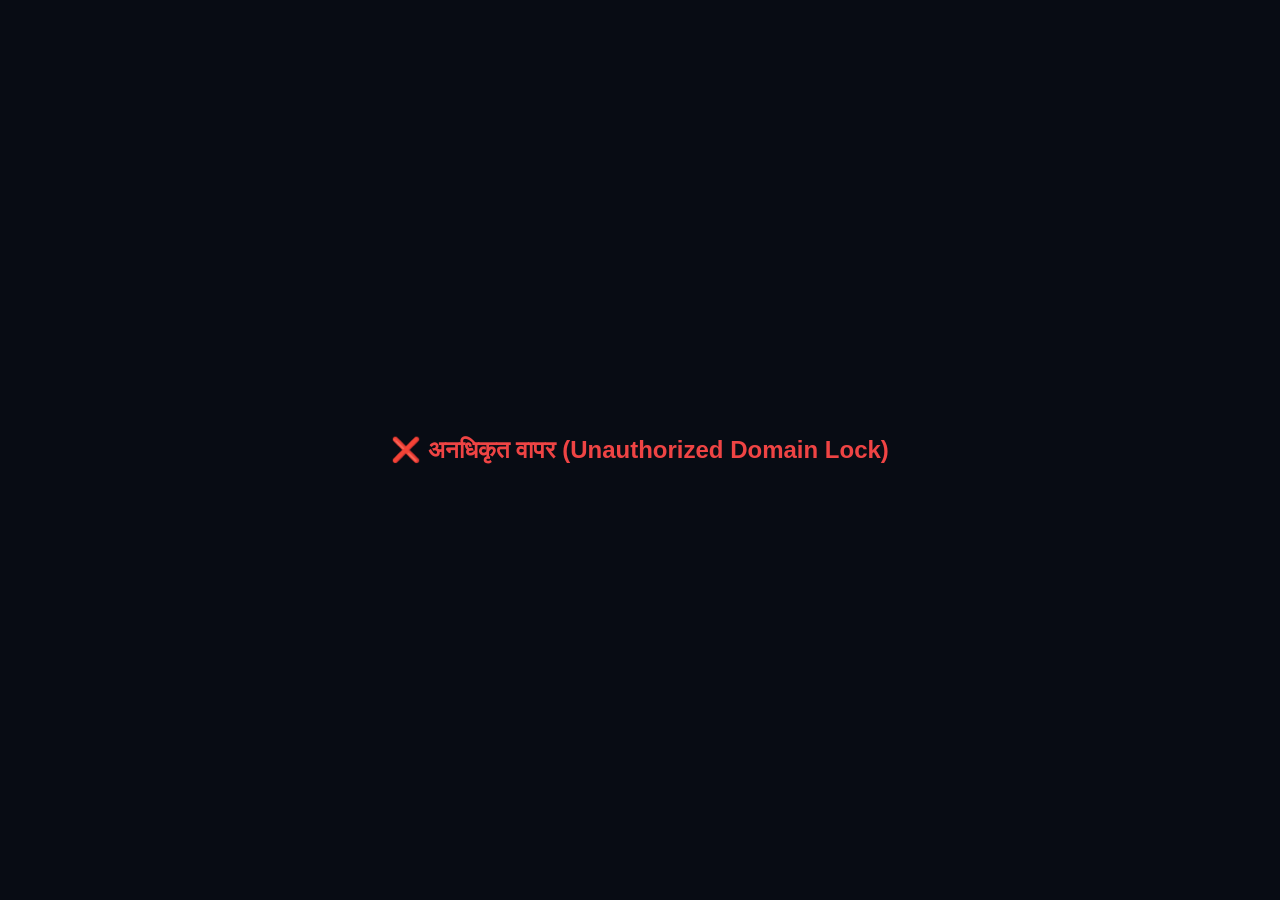
==== commit c53d3348: "Update drill1.html" ====
--- a/drill1.html
+++ b/drill1.html
@@ -6,297 +6,168 @@
     <title>Drill 1 - Riva The Fencer</title>
     <link rel="preconnect" href="https://fonts.googleapis.com">
     <link rel="preconnect" href="https://fonts.gstatic.com" crossorigin>
-    <link href="https://fonts.googleapis.com/css2?family=Mukta:wght@500;600;700;800&family=Plus+Jakarta+Sans:wght@500;600;700;800&display=swap" rel="stylesheet">
-    <style>
-        * {
-            box-sizing: border-box;
-            user-select: none;
-            -webkit-user-select: none;
-            -webkit-tap-highlight-color: transparent;
-        }
-        body {
-            margin: 0;
-            padding: calc(env(safe-area-inset-top) + 8px) 12px calc(env(safe-area-inset-bottom) + 14px);
-            background: #080c15;
-            color: #f8fafc;
-            font-family: 'Plus Jakarta Sans', 'Mukta', -apple-system, sans-serif;
-            display: flex;
-            flex-direction: column;
-            align-items: center;
-            min-height: 100vh;
-        }
-        .app-container {
-            width: 100%;
-            max-width: 820px;
-            display: flex;
-            flex-direction: column;
-            align-items: center;
-        }
-        .top-navbar {
-            width: 100%;
-            display: flex;
-            align-items: center;
-            justify-content: space-between;
-            margin-bottom: 8px;
-            padding: 4px 2px;
-        }
-        .nav-back-btn {
-            background: #0f172a;
-            border: 1px solid #1e293b;
-            color: #94a3b8;
-            padding: 6px 10px;
-            cursor: pointer;
-            display: flex;
-            align-items: center;
-            gap: 6px;
-            border-radius: 8px;
-            font-size: 13px;
-            font-weight: 600;
-            transition: all 0.15s ease;
-        }
-        .nav-back-btn:active {
-            transform: scale(0.96);
-            color: #ffffff;
-            background: #1e293b;
-        }
-        .app-badge {
-            font-size: 11px;
-            font-weight: 700;
-            padding: 4px 10px;
-            border-radius: 9999px;
-            background: rgba(56, 189, 248, 0.12);
-            color: #38bdf8;
-            border: 1px solid rgba(56, 189, 248, 0.25);
-            letter-spacing: 0.3px;
-        }
-        #drill-title {
-            font-size: 16px;
-            font-weight: 800;
-            color: #f8fafc;
-            margin: 2px 0 6px 0;
-            text-align: center;
-            letter-spacing: -0.2px;
-        }
-        #status-card {
-            width: 100%;
-            background: #0f172a;
-            border: 1px solid #1e293b;
-            border-radius: 10px;
-            padding: 8px 14px;
-            min-height: 44px;
-            display: flex;
-            align-items: center;
-            justify-content: center;
-            text-align: center;
-            font-size: 13.5px;
-            font-weight: 700;
-            color: #38bdf8;
-            line-height: 1.35;
-            margin-bottom: 8px;
-            box-shadow: 0 4px 12px rgba(0, 0, 0, 0.25);
-        }
-        #canvas-wrapper {
-            width: 100%;
-            aspect-ratio: 820 / 420;
-            position: relative;
-            background: #000;
-            border-radius: 12px;
-            overflow: hidden;
-            box-shadow: 0 10px 28px rgba(0,0,0,0.6), 0 0 0 1px rgba(255,255,255,0.08);
-        }
-        canvas {
-            width: 100% !important;
-            height: 100% !important;
-            background: radial-gradient(circle at 50% 35%, #131b2e 0%, #080d17 100%);
-            display: block;
-            touch-action: none;
-        }
-        .instruction-bar {
-            font-size: 11.5px;
-            color: #64748b;
-            margin-top: 6px;
-            text-align: center;
-            font-weight: 500;
-        }
-        .instruction-bar b {
-            color: #94a3b8;
-        }
-        .drill-grid {
-            margin-top: 10px;
-            display: grid;
-            grid-template-columns: repeat(4, 1fr);
-            gap: 6px;
-            width: 100%;
-        }
-        @media (max-width: 580px) {
-            .drill-grid {
-                grid-template-columns: repeat(2, 1fr);
-            }
-        }
-        .grid-step-btn {
-            height: 40px;
-            background: #0f172a;
-            color: #94a3b8;
-            border: 1px solid #1e293b;
-            border-radius: 8px;
-            font-family: inherit;
-            font-weight: 700;
-            font-size: 12px;
-            cursor: pointer;
-            text-align: center;
-            display: flex;
-            align-items: center;
-            justify-content: center;
-            padding: 0 6px;
-            transition: all 0.12s ease;
-            white-space: nowrap;
-            overflow: hidden;
-            text-overflow: ellipsis;
-        }
-        .grid-step-btn:active {
-            transform: scale(0.97);
-        }
-        .grid-step-btn.active {
-            background: #1e293b;
-            color: #38bdf8;
-            border-color: #38bdf8;
-            box-shadow: 0 0 10px rgba(56, 189, 248, 0.2);
-        }
-        .media-dock {
-            margin-top: 12px;
-            display: flex;
-            align-items: center;
-            justify-content: center;
-            gap: 24px;
-            width: 100%;
-        }
-        .media-icon-btn {
-            background: #0f172a;
-            border: 1px solid #1e293b;
-            color: #94a3b8;
-            width: 44px;
-            height: 44px;
-            border-radius: 50%;
-            cursor: pointer;
-            display: flex;
-            align-items: center;
-            justify-content: center;
-            transition: all 0.12s ease;
-        }
-        .media-icon-btn:active {
-            transform: scale(0.92);
-            color: #ffffff;
-            background: #1e293b;
-        }
-        .play-toggle-btn {
-            width: 54px;
-            height: 54px;
-            background: #f8fafc;
-            color: #080c14;
-            border: none;
-            border-radius: 50%;
-            cursor: pointer;
-            display: flex;
-            align-items: center;
-            justify-content: center;
-            box-shadow: 0 4px 14px rgba(0, 0, 0, 0.5);
-            transition: transform 0.12s ease;
-        }
-        .play-toggle-btn:active {
-            transform: scale(0.94);
-        }
-    </style>
+    <link href="https://fonts.googleapis.com/css2?family=Mukta:wght@500;600;700;800&family=Plus+Jakarta+Sans:wght@500;600;700&display=swap" rel="stylesheet">
+    <link rel="stylesheet" href="drill-style.css">
 </head>
 <body>
 
-<div class="app-container">
-    <div class="top-navbar">
-        <button class="nav-back-btn" onclick="location.href='index.html'" aria-label="Back">
-            <svg width="16" height="16" viewBox="0 0 24 24" fill="none" stroke="currentColor" stroke-width="2.5" stroke-linecap="round" stroke-linejoin="round">
-                <line x1="19" y1="12" x2="5" y2="12"></line>
-                <polyline points="12 19 5 12 12 5"></polyline>
+<div class="drill-viewport">
+
+    <!-- Main Stage (Header + Maximized Canvas + Coach Pill) -->
+    <div class="main-stage">
+        
+        <header class="top-header">
+            <button class="header-back-btn" onclick="location.href='index.html'" aria-label="Back">
+                <svg width="20" height="20" viewBox="0 0 24 24" fill="none" stroke="currentColor" stroke-width="2.2" stroke-linecap="round" stroke-linejoin="round">
+                    <line x1="19" y1="12" x2="5" y2="12"></line>
+                    <polyline points="12 19 5 12 12 5"></polyline>
+                </svg>
+            </button>
+            <div class="header-title-badge" id="drill-title">१/८. पायांची अचूक 'L' पोझिशन</div>
+            
+            <div class="timer-ring-container">
+                <svg class="timer-ring-svg" viewBox="0 0 36 36">
+                    <path class="timer-track" d="M18 2.0845 a 15.9155 15.9155 0 0 1 0 31.831 a 15.9155 15.9155 0 0 1 0 -31.831"/>
+                    <path id="timerProgress" class="timer-bar" stroke-dashoffset="0" stroke-dasharray="100, 100" d="M18 2.0845 a 15.9155 15.9155 0 0 1 0 31.831 a 15.9155 15.9155 0 0 1 0 -31.831"/>
+                </svg>
+                <span id="timer-number" class="timer-label">30s</span>
+            </div>
+        </header>
+
+        <main class="canvas-stage" id="canvas-wrapper">
+            <canvas id="fencingCanvas"></canvas>
+            <div id="speedBadge" class="speed-overlay-pill"></div>
+        </main>
+
+        <section class="coach-panel">
+            <div class="coach-pill" id="status-box">दोन्ही पावले जवळ जोडून ताठ उभे राहा</div>
+            <div class="hint-subtext">मागे = स्लो-मोशन | पुढे = फास्ट फॉरवर्ड</div>
+        </section>
+        
+    </div>
+
+    <!-- Controls Dock (Bottom Bar in Portrait, Right Rail in Landscape) -->
+    <nav class="controls-dock">
+        <button class="hud-step-btn" id="btnPrev" aria-label="Previous / Slow Motion">
+            <svg width="18" height="18" viewBox="0 0 24 24" fill="none" stroke="currentColor" stroke-width="2.4" stroke-linecap="round" stroke-linejoin="round">
+                <polygon points="19 20 9 12 19 4 19 20"></polygon>
+                <line x1="5" y1="19" x2="5" y2="5"></line>
             </svg>
-            <span>होम</span>
+            <span>मागे</span>
         </button>
-        <span class="app-badge">RIVA FENCER U10</span>
-    </div>
-
-    <div id="drill-title">१. पायांची अचूक 'L' पोझिशन</div>
-    <div id="status-card">सुरू करण्यासाठी खालील प्ले बटण दाबा 🤺</div>
-
-    <div id="canvas-wrapper">
-        <canvas id="fencingCanvas"></canvas>
-    </div>
-
-    <div class="instruction-bar">
-        स्क्रीन दाबून धरा: <b>०.२५x स्लो-मोशन</b> | लाल त्रुटीवर टॅप करा: <b>दुरुस्ती</b>
-    </div>
-
-    <div class="drill-grid">
-        <button class="grid-step-btn active" onclick="switchDrill(0)">१. 'L' पोझिशन</button>
-        <button class="grid-step-btn" onclick="switchDrill(1)">२. एन गार्डे</button>
-        <button class="grid-step-btn" onclick="switchDrill(2)">३. पाऊल क्रम</button>
-        <button class="grid-step-btn" onclick="switchDrill(3)">४. लेझर टिप</button>
-        <button class="grid-step-btn" onclick="switchDrill(4)">५. अटॅक</button>
-        <button class="grid-step-btn" onclick="switchDrill(5)">६. रॉकेट लंज</button>
-        <button class="grid-step-btn" onclick="switchDrill(6)">७. पॅरी ४</button>
-        <button class="grid-step-btn" onclick="switchDrill(7)">८. पॅरी ६</button>
-    </div>
-
-    <div class="media-dock">
-        <button class="media-icon-btn" onclick="restartMasterTraining()" aria-label="Restart">
-            <svg width="18" height="18" viewBox="0 0 24 24" fill="none" stroke="currentColor" stroke-width="2.2" stroke-linecap="round" stroke-linejoin="round">
-                <path d="M21.5 2v6h-6M21.34 15.57a10 10 0 1 1-.57-8.38l5.67-5.19"/>
+
+        <div class="media-actions">
+            <button class="tool-icon-btn" onclick="restartMasterTraining()" aria-label="Restart">
+                <svg width="16" height="16" viewBox="0 0 24 24" fill="none" stroke="currentColor" stroke-width="2.2" stroke-linecap="round" stroke-linejoin="round">
+                    <path d="M21.5 2v6h-6M21.34 15.57a10 10 0 1 1-.57-8.38l5.67-5.19"/>
+                </svg>
+            </button>
+
+            <button class="hero-play-btn" id="playToggleBtn" onclick="togglePause()" aria-label="Play / Pause">
+                <svg id="playIcon" width="20" height="20" viewBox="0 0 24 24" fill="currentColor">
+                    <polygon points="6 4 20 12 6 20 6 4"></polygon>
+                </svg>
+                <svg id="pauseIcon" style="display: none;" width="20" height="20" viewBox="0 0 24 24" fill="currentColor">
+                    <rect x="6" y="4" width="4" height="16"></rect>
+                    <rect x="14" y="4" width="4" height="16"></rect>
+                </svg>
+            </button>
+
+            <button class="tool-icon-btn" id="audioToggleBtn" onclick="toggleAudio()" aria-label="Toggle Audio">
+                <svg id="audioOnIcon" width="16" height="16" viewBox="0 0 24 24" fill="none" stroke="currentColor" stroke-width="2.2" stroke-linecap="round" stroke-linejoin="round">
+                    <polygon points="11 5 6 9 2 9 2 15 6 15 11 19 11 5"></polygon>
+                    <path d="M19.07 4.93a10 10 0 0 1 0 14.14M15.54 8.46a5 5 0 0 1 0 7.07"></path>
+                </svg>
+                <svg id="audioMuteIcon" style="display: none;" width="16" height="16" viewBox="0 0 24 24" fill="none" stroke="currentColor" stroke-width="2.2" stroke-linecap="round" stroke-linejoin="round">
+                    <polygon points="11 5 6 9 2 9 2 15 6 15 11 19 11 5"></polygon>
+                    <line x1="23" y1="9" x2="17" y2="15"></line>
+                    <line x1="17" y1="9" x2="23" y2="15"></line>
+                </svg>
+            </button>
+        </div>
+
+        <button class="hud-step-btn" id="btnNext" aria-label="Next / Fast Forward">
+            <span>पुढे</span>
+            <svg width="18" height="18" viewBox="0 0 24 24" fill="none" stroke="currentColor" stroke-width="2.4" stroke-linecap="round" stroke-linejoin="round">
+                <polygon points="5 4 15 12 5 20 5 4"></polygon>
+                <line x1="19" y1="5" x2="19" y2="19"></line>
             </svg>
         </button>
-
-        <button class="play-toggle-btn" id="playToggleBtn" onclick="togglePause()" aria-label="Play / Pause">
-            <svg id="playIcon" width="22" height="22" viewBox="0 0 24 24" fill="currentColor">
-                <polygon points="5 3 19 12 5 21 5 3"></polygon>
-            </svg>
-            <svg id="pauseIcon" style="display: none;" width="22" height="22" viewBox="0 0 24 24" fill="currentColor">
-                <rect x="6" y="4" width="4" height="16"></rect>
-                <rect x="14" y="4" width="4" height="16"></rect>
-            </svg>
-        </button>
-
-        <button class="media-icon-btn" id="audioToggleBtn" onclick="toggleAudio()" aria-label="Toggle Audio">
-            <svg id="audioOnIcon" width="18" height="18" viewBox="0 0 24 24" fill="none" stroke="currentColor" stroke-width="2.2" stroke-linecap="round" stroke-linejoin="round">
-                <polygon points="11 5 6 9 2 9 2 15 6 15 11 19 11 5"></polygon>
-                <path d="M19.07 4.93a10 10 0 0 1 0 14.14M15.54 8.46a5 5 0 0 1 0 7.07"></path>
-            </svg>
-            <svg id="audioMuteIcon" style="display: none;" width="18" height="18" viewBox="0 0 24 24" fill="none" stroke="currentColor" stroke-width="2.2" stroke-linecap="round" stroke-linejoin="round">
-                <polygon points="11 5 6 9 2 9 2 15 6 15 11 19 11 5"></polygon>
-                <line x1="23" y1="9" x2="17" y2="15"></line>
-                <line x1="17" y1="9" x2="23" y2="15"></line>
-            </svg>
-        </button>
-    </div>
+    </nav>
+
 </div>
 
 <script>
+(function() {
+    const _0xAuth = "riva-fencer.github.io";
+    const _0xCur = window.location.hostname;
+    if (_0xCur !== _0xAuth && _0xCur !== "localhost" && window.location.protocol !== "file:") {
+        document.body.innerHTML = "<div style='display:flex;justify-content:center;align-items:center;height:100vh;background:#080c14;color:#ef4444;font-family:sans-serif;'><h2>❌ अनधिकृत वापर (Unauthorized Domain Lock)</h2></div>";
+        throw new Error("Execution halted: Unauthorized access.");
+    }
+    document.addEventListener('contextmenu', e => e.preventDefault());
+    document.addEventListener('keydown', e => {
+        if (e.keyCode === 123 || (e.ctrlKey && e.shiftKey && (e.keyCode === 73 || e.keyCode === 74)) || (e.ctrlKey && e.keyCode === 85)) {
+            e.preventDefault();
+            return false;
+        }
+    });
+})();
+
 const canvas = document.getElementById('fencingCanvas');
 const ctx = canvas.getContext('2d');
-const statusBox = document.getElementById('status-card');
+const statusBox = document.getElementById('status-box');
 const drillTitle = document.getElementById('drill-title');
-const drillBtns = document.querySelectorAll('.grid-step-btn');
+const timerProgress = document.getElementById('timerProgress');
+const timerNumber = document.getElementById('timer-number');
+const speedBadge = document.getElementById('speedBadge');
+
 const playIcon = document.getElementById('playIcon');
 const pauseIcon = document.getElementById('pauseIcon');
 const audioOnIcon = document.getElementById('audioOnIcon');
 const audioMuteIcon = document.getElementById('audioMuteIcon');
 
+const btnPrev = document.getElementById('btnPrev');
+const btnNext = document.getElementById('btnNext');
+
+// Base World Dimensions
 const BASE_WIDTH = 820;
-const BASE_HEIGHT = 420;
-const GROUND_Y = 312;
-
-function setupHiDPI() {
+const BASE_HEIGHT = 440;
+const GROUND_Y = 328;
+
+// Dynamic Camera & Screen System
+const camera = { x: 410, y: 240, zoom: 1.0 };
+let currentCssWidth = 820;
+let currentCssHeight = 440;
+
+function syncViewportAndCanvas() {
+    const actualHeight = window.innerHeight;
+    document.documentElement.style.setProperty('--app-height', `${actualHeight}px`);
+
     const dpr = window.devicePixelRatio || 1;
-    canvas.width = BASE_WIDTH * dpr;
-    canvas.height = BASE_HEIGHT * dpr;
-    ctx.setTransform(dpr, 0, 0, dpr, 0, 0);
-}
-setupHiDPI();
-window.addEventListener('resize', setupHiDPI);
+    const rect = canvas.getBoundingClientRect();
+    if (rect.width > 0 && rect.height > 0) {
+        currentCssWidth = rect.width;
+        currentCssHeight = rect.height;
+        canvas.width = Math.round(rect.width * dpr);
+        canvas.height = Math.round(rect.height * dpr);
+    }
+}
+
+// Multi-stage cold launch sync
+syncViewportAndCanvas();
+setTimeout(syncViewportAndCanvas, 50);
+setTimeout(syncViewportAndCanvas, 150);
+setTimeout(syncViewportAndCanvas, 300);
+setTimeout(syncViewportAndCanvas, 500);
+
+window.addEventListener('resize', syncViewportAndCanvas);
+window.addEventListener('orientationchange', () => {
+    setTimeout(syncViewportAndCanvas, 60);
+    setTimeout(syncViewportAndCanvas, 200);
+});
+window.addEventListener('pageshow', syncViewportAndCanvas);
+document.addEventListener('DOMContentLoaded', syncViewportAndCanvas);
 
 let isMuted = false;
 let audioUnlocked = false;
@@ -343,30 +214,36 @@
     activeErrorZones = [];
 }
 
+// Convert touch coordinates using exact camera matrix
 function getCanvasPointerPos(evt) {
     const rect = canvas.getBoundingClientRect();
-    const scaleX = BASE_WIDTH / rect.width;
-    const scaleY = BASE_HEIGHT / rect.height;
-    const clientX = evt.clientX !== undefined ? evt.clientX : (evt.touches && evt.touches[0] ? evt.touches[0].clientX : (evt.changedTouches && evt.changedTouches[0] ? evt.changedTouches[0].clientX : 0));
-    const clientY = evt.clientY !== undefined ? evt.clientY : (evt.touches && evt.touches[0] ? evt.touches[0].clientY : (evt.changedTouches && evt.changedTouches[0] ? evt.changedTouches[0].clientY : 0));
-    return {
-        x: (clientX - rect.left) * scaleX,
-        y: (clientY - rect.top) * scaleY
-    };
+    const clientX = evt.clientX !== undefined ? evt.clientX : (evt.touches && evt.touches[0] ? evt.touches[0].clientX : 0);
+    const clientY = evt.clientY !== undefined ? evt.clientY : (evt.touches && evt.touches[0] ? evt.touches[0].clientY : 0);
+
+    const cssX = clientX - rect.left;
+    const cssY = clientY - rect.top;
+
+    const centerX = rect.width / 2;
+    const centerY = rect.height / 2;
+
+    const worldX = (cssX - centerX) / camera.zoom + camera.x;
+    const worldY = (cssY - centerY) / camera.zoom + camera.y;
+
+    return { x: worldX, y: worldY };
 }
 
 function spawnSuccessRipple(x, y) {
-    visualRipples.push({ x, y, radius: 8, maxRadius: 36, alpha: 1.0, color: '#22c55e' });
+    visualRipples.push({ x, y, radius: 10, maxRadius: 46, alpha: 1.0, color: '#22c55e' });
 }
 
 function spawnMissNotice(x, y) {
-    visualRipples.push({ x, y, radius: 4, maxRadius: 20, alpha: 0.8, color: '#ef4444' });
+    visualRipples.push({ x, y, radius: 5, maxRadius: 28, alpha: 0.8, color: '#ef4444' });
 }
 
 function updateAndDrawRipples() {
     for (let i = visualRipples.length - 1; i >= 0; i--) {
         const r = visualRipples[i];
-        r.radius += 1.8;
+        r.radius += 2.2;
         r.alpha -= 0.04;
         if (r.alpha <= 0) {
             visualRipples.splice(i, 1);
@@ -375,7 +252,7 @@
         ctx.save();
         ctx.strokeStyle = r.color;
         ctx.globalAlpha = r.alpha;
-        ctx.lineWidth = 2.0;
+        ctx.lineWidth = 2.8;
         ctx.beginPath();
         ctx.arc(r.x, r.y, r.radius, 0, Math.PI * 2);
         ctx.stroke();
@@ -384,29 +261,36 @@
 }
 
 function drawActiveErrorReticles() {
-    const pulse = Math.sin(performance.now() * 0.008) * 3.5;
+    const pulse = Math.sin(performance.now() * 0.008) * 5;
     activeErrorZones.forEach(zone => {
         ctx.save();
         ctx.strokeStyle = '#ef4444';
-        ctx.lineWidth = 2.0;
-        ctx.setLineDash([4, 4]);
+        ctx.lineWidth = 2.6;
+        ctx.setLineDash([5, 5]);
         ctx.beginPath();
         ctx.arc(zone.x, zone.y, zone.radius + pulse, 0, Math.PI * 2);
         ctx.stroke();
         ctx.setLineDash([]);
-        ctx.fillStyle = 'rgba(239, 68, 68, 0.22)';
+        ctx.fillStyle = 'rgba(239, 68, 68, 0.28)';
+        ctx.fill();
+
+        // Inner glowing core
+        ctx.fillStyle = '#ef4444';
+        ctx.beginPath();
+        ctx.arc(zone.x, zone.y, 4, 0, Math.PI * 2);
         ctx.fill();
         ctx.restore();
     });
 }
 
+// Generous touch hit detection so children never miss
 function resolveErrorCorrectionTap(clickX, clickY) {
     let corrected = false;
     for (let i = activeErrorZones.length - 1; i >= 0; i--) {
         const zone = activeErrorZones[i];
-        const tolerance = Math.max(zone.radius, 34);
+        const hitRadius = Math.max(zone.radius * 1.5, 42); // 42+ world units hit tolerance
         const dist = Math.hypot(clickX - zone.x, clickY - zone.y);
-        if (dist <= tolerance) {
+        if (dist <= hitRadius) {
             spawnSuccessRipple(zone.x, zone.y);
             zone.onCorrect();
             corrected = true;
@@ -418,6 +302,11 @@
     }
 }
 
+canvas.addEventListener('pointerup', (e) => {
+    const pos = getCanvasPointerPos(e);
+    resolveErrorCorrectionTap(pos.x, pos.y);
+});
+
 let hitStopUntil = 0;
 let screenShakeRemaining = 0;
 let screenShakeMagnitude = 0;
@@ -430,28 +319,13 @@
     screenShakeMagnitude = shakeIntensity;
 }
 
-function applyCameraTransform() {
-    ctx.save();
-    if (screenShakeRemaining > 0) {
-        const shakeX = (Math.random() - 0.5) * screenShakeMagnitude * 2;
-        const shakeY = (Math.random() - 0.5) * screenShakeMagnitude * 2;
-        ctx.translate(shakeX, shakeY);
-        screenShakeRemaining -= 16.6;
-        if (screenShakeRemaining <= 0) screenShakeMagnitude = 0;
-    }
-}
-
-function restoreCameraTransform() {
-    ctx.restore();
-}
-
 const DRILL_DURATION = 30000;
 const TOTAL_MASTER_TIME = DRILL_DURATION * 8;
 
 const drillTimelineConfigs = [
     {
         drillId: 0,
-        title: "१. पायांची अचूक 'L' पोझिशन",
+        title: "१/८. पायांची अचूक 'L' पोझिशन",
         phases: [
             { startTime: 0, subPhase: 0, marathiText: "दोन्ही पावले जवळ ठेवा आणि सरळ उभे राहा.", status: "दोन्ही पावले जवळ जोडून ताठ उभे राहा" },
             { startTime: 9000, subPhase: 1, marathiText: "मागचा पाय नव्वद अंशात फिरवून एल आकार बनवा.", status: "पुढचा पाय सरळ, मागचा पाय ९० अंशात फिरवा" },
@@ -460,7 +334,7 @@
     },
     {
         drillId: 1,
-        title: "२. एन गार्डे व गुडघे समतोल",
+        title: "२/८. एन गार्डे व समतोल",
         phases: [
             { startTime: 0, subPhase: 0, marathiText: "पाय ताठ ठेवू नका, तोल जातो. गुडघे वाकवा.", status: "पाय ताठ ठेवू नका, गुडघ्यावर टॅप करा" },
             { startTime: 10000, subPhase: 1, marathiText: "गुडघे हलके वाकवून एन गार्डे स्प्रिंग करा.", status: "योग्य एन गार्डे: गुडघे ११०° किंचित वाकवा" }
@@ -468,7 +342,7 @@
     },
     {
         drillId: 2,
-        title: "३. पाऊल क्रम",
+        title: "३/८. पाऊल क्रम",
         phases: [
             { startTime: 0, subPhase: 0, marathiText: "पुढे जाताना: आधी पुढची टाच, मग मागचा पाय.", status: "पुढे: आधी टाच ➔ मग चवडा टेकवा" },
             { startTime: 11000, subPhase: 1, marathiText: "मागे येताना: आधी मागचा चवडा, मग पुढचा पाय.", status: "मागे: आधी चवडा ➔ मग टाच टेकवा" },
@@ -477,7 +351,7 @@
     },
     {
         drillId: 3,
-        title: "४. लेझर टिप",
+        title: "४/८. लेझर टिप",
         phases: [
             { startTime: 0, subPhase: 0, marathiText: "मनगट स्थिर करा, टोक छताकडे जाऊ देऊ नका.", status: "मनगटावर टॅप करून टोक सरळ करा" },
             { startTime: 8000, subPhase: 1, marathiText: "पुढे चालतानाही टोक छातीवर रोखून ठेवा.", status: "चालताना लेझर टोक छातीवरून हलू देऊ नका" },
@@ -486,17 +360,17 @@
     },
     {
         drillId: 4,
-        title: "५. बेसिक अटॅक",
+        title: "५/८. बेसिक अटॅक",
         phases: [
             { startTime: 0, subPhase: 0, marathiText: "एन गार्डे तयार राहा.", status: "एन गार्डे तयार राहा" },
             { startTime: 6000, subPhase: 1, marathiText: "हात आधी... मग पाय स्फोटक पुढे!", status: "आधी हात निघून रेषेत ➔ मग पाय वेगाने जमिनीवर" },
-            { startTime: 17500, subPhase: 2, marathiText: "टच! तोल स्थिर ठेवा.", status: "अचूक पॉईंट! डमीवर १ सेकंद स्पर्श स्थिर ठेवा" },
+            { startTime: 17500, subPhase: 2, marathiText: "टच! तोल स्थिर ठेवा.", status: "अचूक पॉईंट! डमीवर स्पर्श स्थिर ठेवा" },
             { startTime: 21500, subPhase: 3, marathiText: "सुरक्षित मागे या.", status: "सुरक्षित एन गार्डेवर रिकव्हर व्हा" }
         ]
     },
     {
         drillId: 5,
-        title: "६. रॉकेट लंज",
+        title: "६/८. रॉकेट लंज",
         phases: [
             { startTime: 0, subPhase: 0, marathiText: "लंजसाठी तयार राहा.", status: "लक्ष्य छातीवर रोखा, लंजसाठी तयार राहा" },
             { startTime: 6500, subPhase: 1, marathiText: "हात आधी, मागचा पाय स्थिर, रॉकेट लंज!", status: "हात आधी ➔ मागच्या पायाने धक्का ➔ ९०° अचूक लंज" },
@@ -506,7 +380,7 @@
     },
     {
         drillId: 6,
-        title: "७. पॅरी ४ आणि रिपोस्ट",
+        title: "७/८. पॅरी ४ आणि रिपोस्ट",
         phases: [
             { startTime: 0, subPhase: 0, marathiText: "प्रतिस्पर्ध्याचे आक्रमण पाहा, अंतर राखा.", status: "प्रतिस्पर्ध्याचे आक्रमण ओळखा" },
             { startTime: 6000, subPhase: 1, marathiText: "मागे पाऊल, कोपर स्थिर, पॅरी चार!", status: "मागे पाऊल, कोपर स्थिर ठेवून पॅरी ४" },
@@ -516,7 +390,7 @@
     },
     {
         drillId: 7,
-        title: "८. पॅरी ६ आणि रिपोस्ट",
+        title: "८/८. पॅरी ६ आणि रिपोस्ट",
         phases: [
             { startTime: 0, subPhase: 0, marathiText: "प्रतिस्पर्ध्याचे आक्रमण ओळखा.", status: "प्रतिस्पर्ध्याच्या आक्रमणाची दिशा ओळखा" },
             { startTime: 6000, subPhase: 1, marathiText: "अंगठा वर, उजवीकडे पॅरी सहा!", status: "मागे पाऊल, अंगठा वर, उजवीकडे पॅरी ६" },
@@ -529,15 +403,20 @@
 let effectiveElapsed = 0;
 let lastFrameTime = performance.now();
 let isPaused = true;
-let isSlowMo = false;
 let currentDrill = 0;
 let currentSubPhase = -1;
+let playbackMultiplier = 1.0;
 
 function updateDrillStateMachine(currentTimeMs) {
     const drillIdx = Math.floor(currentTimeMs / DRILL_DURATION);
     const localTime = currentTimeMs % DRILL_DURATION;
     const config = drillTimelineConfigs[drillIdx];
     if (!config) return;
+
+    const remainingSeconds = Math.max(0, Math.ceil((DRILL_DURATION - localTime) / 1000));
+    timerNumber.innerText = `${remainingSeconds}s`;
+    const progressPercent = (localTime / DRILL_DURATION) * 100;
+    timerProgress.setAttribute('stroke-dashoffset', progressPercent);
 
     let targetPhase = config.phases[0];
     for (let i = config.phases.length - 1; i >= 0; i--) {
@@ -553,33 +432,81 @@
 
         drillTitle.innerText = config.title;
         statusBox.innerText = targetPhase.status;
-        updateNavButtons();
         speakCoachingCue(targetPhase.marathiText);
     }
 }
 
-let pointerDownTime = 0;
-let holdTimeout = null;
-
-canvas.addEventListener('pointerdown', (e) => {
+// Hold gesture controls for Fast-Forward and Slow-Motion
+let holdTimer = null;
+let isHolding = false;
+
+function setSpeedUI(speedText, isVisible) {
+    if (isVisible) {
+        speedBadge.innerText = speedText;
+        speedBadge.style.display = 'block';
+    } else {
+        speedBadge.style.display = 'none';
+    }
+}
+
+btnPrev.addEventListener('pointerdown', () => {
     initAudio();
-    pointerDownTime = performance.now();
-    holdTimeout = setTimeout(() => { isSlowMo = true; }, 180);
+    isHolding = false;
+    btnPrev.classList.add('pressing');
+    holdTimer = setTimeout(() => {
+        isHolding = true;
+        playbackMultiplier = 0.25;
+        setSpeedUI("०.२५x स्लो-मोशन", true);
+    }, 240);
 });
 
-canvas.addEventListener('pointerup', (e) => {
-    clearTimeout(holdTimeout);
-    const holdDuration = performance.now() - pointerDownTime;
-    isSlowMo = false;
-    if (holdDuration < 240) {
-        const pos = getCanvasPointerPos(e);
-        resolveErrorCorrectionTap(pos.x, pos.y);
+btnPrev.addEventListener('pointerup', () => {
+    clearTimeout(holdTimer);
+    btnPrev.classList.remove('pressing');
+    if (isHolding) {
+        playbackMultiplier = 1.0;
+        setSpeedUI("", false);
+        isHolding = false;
+    } else {
+        switchDrill(Math.max(0, currentDrill - 1));
     }
 });
 
-canvas.addEventListener('pointercancel', () => {
-    clearTimeout(holdTimeout);
-    isSlowMo = false;
+btnPrev.addEventListener('pointercancel', () => {
+    clearTimeout(holdTimer);
+    btnPrev.classList.remove('pressing');
+    playbackMultiplier = 1.0;
+    setSpeedUI("", false);
+});
+
+btnNext.addEventListener('pointerdown', () => {
+    initAudio();
+    isHolding = false;
+    btnNext.classList.add('pressing');
+    holdTimer = setTimeout(() => {
+        isHolding = true;
+        playbackMultiplier = 2.5;
+        setSpeedUI("२.५x FAST", true);
+    }, 240);
+});
+
+btnNext.addEventListener('pointerup', () => {
+    clearTimeout(holdTimer);
+    btnNext.classList.remove('pressing');
+    if (isHolding) {
+        playbackMultiplier = 1.0;
+        setSpeedUI("", false);
+        isHolding = false;
+    } else {
+        switchDrill(Math.min(drillTimelineConfigs.length - 1, currentDrill + 1));
+    }
+});
+
+btnNext.addEventListener('pointercancel', () => {
+    clearTimeout(holdTimer);
+    btnNext.classList.remove('pressing');
+    playbackMultiplier = 1.0;
+    setSpeedUI("", false);
 });
 
 function solveLegIK(hx, hy, ax, ay, l1, l2, bendForward = true) {
@@ -610,17 +537,17 @@
     const fPerp = fAngle + Math.PI / 2;
     const qMidX = (hx + kx) * 0.5;
     const qMidY = (hy + ky) * 0.5;
-    const qBulge = isFront ? 4.2 : 2.5;
+    const qBulge = isFront ? 4.8 : 2.8;
 
     ctx.fillStyle = baseColor;
     ctx.strokeStyle = seamColor;
-    ctx.lineWidth = 1.2;
+    ctx.lineWidth = 1.3;
 
     ctx.beginPath();
-    ctx.moveTo(hx - Math.cos(fPerp) * 6.5, hy - Math.sin(fPerp) * 6.5);
-    ctx.quadraticCurveTo(qMidX + Math.cos(fPerp) * (7 + qBulge), qMidY + Math.sin(fPerp) * (7 + qBulge), kx + Math.cos(fPerp) * 5.0, ky + Math.sin(fPerp) * 5.0);
-    ctx.lineTo(kx - Math.cos(fPerp) * 4.5, ky - Math.sin(fPerp) * 4.5);
-    ctx.quadraticCurveTo(qMidX - Math.cos(fPerp) * 5.0, qMidY - Math.sin(fPerp) * 5.0, hx + Math.cos(fPerp) * 6.0, hy + Math.sin(fPerp) * 6.0);
+    ctx.moveTo(hx - Math.cos(fPerp) * 7.5, hy - Math.sin(fPerp) * 7.5);
+    ctx.quadraticCurveTo(qMidX + Math.cos(fPerp) * (8 + qBulge), qMidY + Math.sin(fPerp) * (8 + qBulge), kx + Math.cos(fPerp) * 5.8, ky + Math.sin(fPerp) * 5.8);
+    ctx.lineTo(kx - Math.cos(fPerp) * 5.2, ky - Math.sin(fPerp) * 5.2);
+    ctx.quadraticCurveTo(qMidX - Math.cos(fPerp) * 5.8, qMidY - Math.sin(fPerp) * 5.8, hx + Math.cos(fPerp) * 7.0, hy + Math.sin(fPerp) * 7.0);
     ctx.closePath();
     ctx.fill(); ctx.stroke();
 
@@ -628,21 +555,20 @@
     const tPerp = tAngle + Math.PI / 2;
     const cMidX = (kx + ax) * 0.5;
     const cMidY = (ky + ay) * 0.5;
-    const cBulge = isFront ? -4.5 : -2.8;
+    const cBulge = isFront ? -5.2 : -3.2;
 
     ctx.beginPath();
-    ctx.moveTo(kx + Math.cos(tPerp) * 4.8, ky + Math.sin(tPerp) * 4.8);
-    ctx.quadraticCurveTo(cMidX + Math.cos(tPerp) * (5.5 + cBulge), cMidY + Math.sin(tPerp) * (5.5 + cBulge), ax + Math.cos(tPerp) * 3.5, ay + Math.sin(tPerp) * 3.5);
-    ctx.lineTo(ax - Math.cos(tPerp) * 3.2, ay - Math.sin(tPerp) * 3.2);
-    ctx.quadraticCurveTo(cMidX - Math.cos(tPerp) * 4.5, cMidY - Math.sin(tPerp) * 4.5, kx - Math.cos(tPerp) * 4.2, ky - Math.sin(tPerp) * 4.2);
+    ctx.moveTo(kx + Math.cos(tPerp) * 5.5, ky + Math.sin(tPerp) * 5.5);
+    ctx.quadraticCurveTo(cMidX + Math.cos(tPerp) * (6.5 + cBulge), cMidY + Math.sin(tPerp) * (6.5 + cBulge), ax + Math.cos(tPerp) * 4.0, ay + Math.sin(tPerp) * 4.0);
+    ctx.lineTo(ax - Math.cos(tPerp) * 3.8, ay - Math.sin(tPerp) * 3.8);
+    ctx.quadraticCurveTo(cMidX - Math.cos(tPerp) * 5.2, cMidY - Math.sin(tPerp) * 5.2, kx - Math.cos(tPerp) * 4.8, ky - Math.sin(tPerp) * 4.8);
     ctx.closePath();
     ctx.fill(); ctx.stroke();
 
     ctx.fillStyle = shadeColor;
     ctx.beginPath();
-    ctx.arc(kx, ky, 3.2, 0, Math.PI * 2);
+    ctx.arc(kx, ky, 3.8, 0, Math.PI * 2);
     ctx.fill();
-
     ctx.restore();
 }
 
@@ -654,34 +580,28 @@
 
     ctx.fillStyle = '#0284c7';
     ctx.strokeStyle = '#ffffff';
-    ctx.lineWidth = 1.1;
+    ctx.lineWidth = 1.2;
 
     if (isTurned90) {
         ctx.beginPath();
-        ctx.roundRect(-7, -8, 14, 8, [3, 3, 2, 2]);
+        ctx.roundRect(-8, -9, 16, 9, [4, 4, 2, 2]);
         ctx.fill(); ctx.stroke();
         ctx.fillStyle = '#f8fafc';
-        ctx.fillRect(-7, -2.5, 14, 2.5);
+        ctx.fillRect(-8, -3, 16, 3);
     } else {
         ctx.beginPath();
-        ctx.moveTo(-8, -8);
-        ctx.lineTo(5, -8);
-        ctx.quadraticCurveTo(13, -4.5, 14, -1);
-        ctx.lineTo(-8, -1);
-        ctx.quadraticCurveTo(-10, -4.5, -8, -8);
+        ctx.moveTo(-10, -9);
+        ctx.lineTo(6, -9);
+        ctx.quadraticCurveTo(15, -5, 16, -1);
+        ctx.lineTo(-10, -1);
+        ctx.quadraticCurveTo(-12, -5, -10, -9);
         ctx.closePath();
         ctx.fill(); ctx.stroke();
 
         ctx.fillStyle = '#ffffff';
         ctx.beginPath();
-        ctx.roundRect(-9, -2.5, 23, 2.5, [1, 1, 1, 1]);
+        ctx.roundRect(-10, -3, 26, 3, [1, 1, 1, 1]);
         ctx.fill();
-
-        ctx.strokeStyle = '#38bdf8';
-        ctx.lineWidth = 1;
-        ctx.beginPath();
-        ctx.moveTo(-2, -7); ctx.lineTo(2, -4);
-        ctx.stroke();
     }
     ctx.restore();
 }
@@ -690,14 +610,14 @@
     ctx.save();
     ctx.fillStyle = isError ? '#fca5a5' : (isOpponent ? '#475569' : '#0284c7');
     ctx.strokeStyle = isError ? '#ef4444' : '#38bdf8';
-    ctx.lineWidth = 1.4;
+    ctx.lineWidth = 1.6;
 
     ctx.beginPath();
-    ctx.moveTo(shoulderX - 10, shoulderY + 8);
-    ctx.lineTo(shoulderX + 10, shoulderY + 8);
-    ctx.lineTo(pelvisX + 8, pelvisY);
-    ctx.quadraticCurveTo(pelvisX, pelvisY + 5, pelvisX - 8, pelvisY);
-    ctx.lineTo(shoulderX - 10, shoulderY + 8);
+    ctx.moveTo(shoulderX - 12, shoulderY + 9);
+    ctx.lineTo(shoulderX + 12, shoulderY + 9);
+    ctx.lineTo(pelvisX + 10, pelvisY);
+    ctx.quadraticCurveTo(pelvisX, pelvisY + 6, pelvisX - 10, pelvisY);
+    ctx.lineTo(shoulderX - 12, shoulderY + 9);
     ctx.closePath();
     ctx.fill(); ctx.stroke();
     ctx.restore();
@@ -707,70 +627,52 @@
     ctx.save();
     ctx.fillStyle = isOpponent ? '#334155' : '#0284c7';
     ctx.strokeStyle = isError ? '#ef4444' : '#64748b';
-    ctx.lineWidth = 1.2;
+    ctx.lineWidth = 1.3;
     ctx.beginPath();
-    ctx.moveTo(headX - 10, headY + 8);
-    ctx.quadraticCurveTo(headX + (isOpponent ? -12 : 12), headY + 16, headX + (isOpponent ? -7 : 7), headY + 22);
-    ctx.lineTo(headX - (isOpponent ? -2 : 2), headY + 22);
-    ctx.quadraticCurveTo(headX + 2, headY + 15, headX + 10, headY + 8);
+    ctx.moveTo(headX - 11, headY + 9);
+    ctx.quadraticCurveTo(headX + (isOpponent ? -14 : 14), headY + 18, headX + (isOpponent ? -8 : 8), headY + 24);
+    ctx.lineTo(headX - (isOpponent ? -3 : 3), headY + 24);
+    ctx.quadraticCurveTo(headX + 2, headY + 17, headX + 11, headY + 9);
     ctx.closePath();
     ctx.fill(); ctx.stroke();
 
     ctx.fillStyle = '#0b111e';
     ctx.strokeStyle = isError ? '#ef4444' : '#38bdf8';
-    ctx.lineWidth = 1.8;
+    ctx.lineWidth = 2.0;
     ctx.beginPath();
-    ctx.ellipse(headX, headY, 12.5, 15.5, 0, 0, Math.PI * 2);
+    ctx.ellipse(headX, headY, 14, 17.5, 0, 0, Math.PI * 2);
     ctx.fill(); ctx.stroke();
-
-    ctx.strokeStyle = 'rgba(56, 189, 248, 0.3)';
-    ctx.lineWidth = 0.8;
-    for (let i = -8; i <= 8; i += 3.5) {
-        ctx.beginPath();
-        ctx.moveTo(headX + i, headY - 11);
-        ctx.lineTo(headX + i, headY + 11);
-        ctx.stroke();
-    }
     ctx.restore();
 }
 
-function calculateEulerBladeBuckle(handX, handY, angleDeg, targetX, targetY, isFlankHit) {
-    const bladeLen = 104;
+function calculateEulerBladeBuckle(handX, handY, angleDeg, targetX, targetY) {
+    const bladeLen = 114;
     const rad = (angleDeg * Math.PI) / 180;
     const undeflectedTipX = handX + Math.cos(rad) * bladeLen;
     const undeflectedTipY = handY + Math.sin(rad) * bladeLen;
 
     if (targetX <= 0 || undeflectedTipX < targetX) {
-        return {
-            isBent: false,
-            p0: { x: handX, y: handY },
-            tip: { x: undeflectedTipX, y: undeflectedTipY }
-        };
+        return { isBent: false, p0: { x: handX, y: handY }, tip: { x: undeflectedTipX, y: undeflectedTipY } };
     }
 
     const tipX = targetX;
     const tipY = targetY;
     const penetration = undeflectedTipX - targetX;
-
     const nodeX = handX + (bladeLen * 0.68) * Math.cos(rad);
     const nodeY = handY + (bladeLen * 0.68) * Math.sin(rad);
-
-    const normalAngle = rad + (isFlankHit ? (Math.PI / 2) : (-Math.PI / 2));
-    const buckleDepth = 10.0 + (penetration * 0.82);
-
-    const ctrlX = nodeX + Math.cos(normalAngle) * buckleDepth;
-    const ctrlY = nodeY + Math.sin(normalAngle) * buckleDepth;
+    const normalAngle = rad - (Math.PI / 2);
+    const buckleDepth = 12.0 + (penetration * 0.85);
 
     return {
         isBent: true,
         p0: { x: handX, y: handY },
-        pCtrl: { x: ctrlX, y: ctrlY },
+        pCtrl: { x: nodeX + Math.cos(normalAngle) * buckleDepth, y: nodeY + Math.sin(normalAngle) * buckleDepth },
         tip: { x: tipX, y: tipY }
     };
 }
 
-function drawAuthenticFoil(handX, handY, angleDeg, targetX, targetY, isFlankHit = false) {
-    const spine = calculateEulerBladeBuckle(handX, handY, angleDeg, targetX, targetY, isFlankHit);
+function drawAuthenticFoil(handX, handY, angleDeg, targetX, targetY) {
+    const spine = calculateEulerBladeBuckle(handX, handY, angleDeg, targetX, targetY);
     const rad = (angleDeg * Math.PI) / 180;
 
     ctx.save();
@@ -778,10 +680,10 @@
     ctx.rotate(rad);
     ctx.fillStyle = '#94a3b8';
     ctx.strokeStyle = '#334155';
-    ctx.lineWidth = 1.1;
+    ctx.lineWidth = 1.2;
 
     ctx.beginPath();
-    ctx.ellipse(0, 0, 3.8, 10, 0, -Math.PI / 2, Math.PI / 2, true);
+    ctx.ellipse(0, 0, 4.2, 11, 0, -Math.PI / 2, Math.PI / 2, true);
     ctx.closePath();
     ctx.fill(); ctx.stroke();
     ctx.restore();
@@ -790,13 +692,10 @@
     ctx.lineCap = 'round';
 
     if (spine.isBent) {
-        if (!wasInContactPreviousFrame) {
-            triggerHitStop(75, 4.2);
-        }
+        if (!wasInContactPreviousFrame) triggerHitStop(75, 4.2);
         wasInContactPreviousFrame = true;
-
         ctx.strokeStyle = '#e2e8f0';
-        ctx.lineWidth = 2.0;
+        ctx.lineWidth = 2.2;
         ctx.beginPath();
         ctx.moveTo(spine.p0.x, spine.p0.y);
         ctx.quadraticCurveTo(spine.pCtrl.x, spine.pCtrl.y, spine.tip.x, spine.tip.y);
@@ -804,12 +703,12 @@
 
         ctx.fillStyle = '#22c55e';
         ctx.beginPath();
-        ctx.arc(spine.tip.x, spine.tip.y, 4, 0, Math.PI * 2);
+        ctx.arc(spine.tip.x, spine.tip.y, 4.5, 0, Math.PI * 2);
         ctx.fill();
     } else {
         wasInContactPreviousFrame = false;
         ctx.strokeStyle = '#cbd5e1';
-        ctx.lineWidth = 1.6;
+        ctx.lineWidth = 1.8;
         ctx.beginPath();
         ctx.moveTo(spine.p0.x, spine.p0.y);
         ctx.lineTo(spine.tip.x, spine.tip.y);
@@ -819,9 +718,9 @@
 }
 
 function drawFencingStrip(groundY) {
-    ctx.fillStyle = '#0f172a';
+    ctx.fillStyle = '#0a0f1d';
     ctx.fillRect(0, groundY, BASE_WIDTH, BASE_HEIGHT - groundY);
-    ctx.strokeStyle = '#1e293b'; ctx.lineWidth = 1.5;
+    ctx.strokeStyle = '#1e293b'; ctx.lineWidth = 1.8;
     ctx.beginPath(); ctx.moveTo(0, groundY); ctx.lineTo(BASE_WIDTH, groundY); ctx.stroke();
 }
 
@@ -837,183 +736,100 @@
         bladeAngle = -5,
         targetSurfaceX = 0,
         targetSurfaceY = 0,
-        isFlankHit = false,
-        isError = false,
-        rearArmActiveLunge = 0,
-        gazeTargetX = 0,
-        gazeTargetY = 0
+        isError = false
     } = cfg;
 
-    const femur = 46;
-    const tibia = 43;
-
-    const rearHipX = pelvisX - 5;
+    const femur = 54;
+    const tibia = 50;
+
+    const rearHipX = pelvisX - 6;
     const rearHipY = pelvisY;
-    const rearAnkleY = rearFootY - 6;
+    const rearAnkleY = rearFootY - 7;
     const rearIK = solveLegIK(rearHipX, rearHipY, rearFootX, rearAnkleY, femur, tibia, false);
     drawAnatomicalContouredLeg(rearHipX, rearHipY, rearIK.kx, rearIK.ky, rearFootX, rearAnkleY, false);
     drawAuthenticShoe(rearFootX, rearFootY, rearTilt, false, rearFootTurned90, false);
 
-    const frontHipX = pelvisX + 5;
+    const frontHipX = pelvisX + 6;
     const frontHipY = pelvisY;
-    const frontAnkleY = frontFootY - 6;
+    const frontAnkleY = frontFootY - 7;
     const frontIK = solveLegIK(frontHipX, frontHipY, frontFootX, frontAnkleY, femur, tibia, true);
     drawAnatomicalContouredLeg(frontHipX, frontHipY, frontIK.kx, frontIK.ky, frontFootX, frontAnkleY, true);
     drawAuthenticShoe(frontFootX, frontFootY, frontTilt, true, false, false);
 
-    const shoulderX = pelvisX + 3 + (torsoIncline * 10);
-    const shoulderY = pelvisY - 50;
+    const shoulderX = pelvisX + 4 + (torsoIncline * 11);
+    const shoulderY = pelvisY - 58;
 
     drawFoilLameVest(pelvisX, pelvisY, shoulderX, shoulderY, false, isError);
 
-    const bShoulderX = shoulderX - 7;
-    const bShoulderY = shoulderY + 8;
+    const bShoulderX = shoulderX - 8;
+    const bShoulderY = shoulderY + 9;
     ctx.save();
-    ctx.strokeStyle = '#cbd5e1'; ctx.lineWidth = 3.6; ctx.lineCap = 'round';
-    const bElbowX = bShoulderX - 12;
-    const bElbowY = bShoulderY - 12;
+    ctx.strokeStyle = '#cbd5e1'; ctx.lineWidth = 4.0; ctx.lineCap = 'round';
+    const bElbowX = bShoulderX - 14;
+    const bElbowY = bShoulderY - 14;
     const bHandX = bElbowX + 4;
-    const bHandY = bElbowY - 12;
+    const bHandY = bElbowY - 14;
     ctx.beginPath(); ctx.moveTo(bShoulderX, bShoulderY);
     ctx.lineTo(bElbowX, bElbowY); ctx.lineTo(bHandX, bHandY); ctx.stroke();
     ctx.restore();
 
-    const headX = shoulderX + 3;
-    const headY = shoulderY - 18;
-    drawAuthenticMask(headX, headY, gazeTargetX, gazeTargetY, false, isError);
-
-    const fShoulderX = shoulderX + 7;
-    const fShoulderY = shoulderY + 10;
+    const headX = shoulderX + 4;
+    const headY = shoulderY - 20;
+    drawAuthenticMask(headX, headY, 0, 0, false, isError);
+
+    const fShoulderX = shoulderX + 8;
+    const fShoulderY = shoulderY + 11;
 
     let handX, handY;
     ctx.save();
-    ctx.strokeStyle = '#f8fafc'; ctx.lineWidth = 3.8; ctx.lineCap = 'round';
+    ctx.strokeStyle = '#f8fafc'; ctx.lineWidth = 4.2; ctx.lineCap = 'round';
 
     if (armState === 'enGarde') {
-        handX = fShoulderX + 24;
+        handX = fShoulderX + 26;
         handY = fShoulderY + 2;
-        const elbowX = fShoulderX + 12;
-        const elbowY = fShoulderY + 12;
+        const elbowX = fShoulderX + 13;
+        const elbowY = fShoulderY + 13;
         ctx.beginPath(); ctx.moveTo(fShoulderX, fShoulderY);
         ctx.lineTo(elbowX, elbowY); ctx.lineTo(handX, handY); ctx.stroke();
         ctx.restore();
-        drawAuthenticFoil(handX, handY, bladeAngle, 0, 0, false);
+        drawAuthenticFoil(handX, handY, bladeAngle, 0, 0);
     } else {
-        const maxReach = 44;
-        const currentReach = 24 + (armExtension * (maxReach - 24));
+        const maxReach = 50;
+        const currentReach = 26 + (armExtension * (maxReach - 26));
         handX = fShoulderX + currentReach;
-        handY = fShoulderY - (armExtension * 3.0);
+        handY = fShoulderY - (armExtension * 3.5);
         const elbowX = fShoulderX + (currentReach * 0.52);
-        const elbowY = fShoulderY + (12 * (1 - armExtension));
+        const elbowY = fShoulderY + (13 * (1 - armExtension));
         ctx.beginPath(); ctx.moveTo(fShoulderX, fShoulderY);
         ctx.lineTo(elbowX, elbowY); ctx.lineTo(handX, handY); ctx.stroke();
         ctx.restore();
-        drawAuthenticFoil(handX, handY, bladeAngle, targetSurfaceX, targetSurfaceY, isFlankHit);
-    }
-}
-
-function drawTrainingDummy(x, groundY, targetY) {
-    ctx.save();
-    ctx.fillStyle = '#1e293b';
-    ctx.strokeStyle = '#475569';
-    ctx.lineWidth = 2;
-    ctx.beginPath();
-    ctx.roundRect(x + 2, groundY - 8, 48, 8, [4, 4, 1, 1]);
-    ctx.fill(); ctx.stroke();
-
-    ctx.fillStyle = '#334155';
-    ctx.fillRect(x + 22, targetY - 45, 8, groundY - (targetY - 45));
-
-    ctx.fillStyle = '#1e293b';
-    ctx.strokeStyle = '#38bdf8';
-    ctx.lineWidth = 2;
-    ctx.beginPath();
-    ctx.roundRect(x - 2, targetY - 40, 24, 76, [8, 8, 8, 8]);
-    ctx.fill(); ctx.stroke();
-    ctx.restore();
-}
-
-function drawSternumTarget(x, y) {
-    ctx.save();
-    ctx.fillStyle = '#ef4444'; ctx.beginPath(); ctx.arc(x, y, 14, 0, Math.PI * 2); ctx.fill();
-    ctx.fillStyle = '#ffffff'; ctx.beginPath(); ctx.arc(x, y, 8, 0, Math.PI * 2); ctx.fill();
-    ctx.fillStyle = '#ef4444'; ctx.beginPath(); ctx.arc(x, y, 3, 0, Math.PI * 2); ctx.fill();
-    ctx.restore();
-}
-
-function drawOpponentFencer(baseRearX, groundY, attackP, parryEngagement, riposteProgress, isParry6, rivaGuardX, rivaGuardY) {
-    const femur = 46, tibia = 43;
-    const baseStance = 48;
-    const advanceDist = 38;
-    const maxLungeSplit = 62;
-
-    let rearFootX, frontFootX, pelvisX, pelvisY;
-    let frontTilt = 0, rearTilt = 0, frontFootY = groundY;
-
-    if (attackP < 0.35) {
-        const advP = attackP / 0.35;
-        if (advP < 0.5) {
-            const subP = advP / 0.5;
-            rearFootX = baseRearX;
-            frontFootX = (baseRearX - baseStance) - (subP * advanceDist);
-            frontTilt = 18 * Math.sin(subP * Math.PI);
-            frontFootY = groundY - (4.0 * Math.sin(subP * Math.PI));
-            pelvisX = (baseRearX - 24) - (subP * advanceDist * 0.5);
-        } else {
-            const subP = (advP - 0.5) / 0.5;
-            frontFootX = (baseRearX - baseStance) - advanceDist;
-            rearFootX = baseRearX - (subP * advanceDist);
-            rearTilt = -12 * Math.sin(subP * Math.PI);
-            pelvisX = (baseRearX - 24) - (advanceDist * 0.5) - (subP * advanceDist * 0.5);
-        }
-        pelvisY = groundY - 60;
-    } else {
-        const lungeSubP = (attackP - 0.35) / 0.65;
-        rearFootX = baseRearX - advanceDist;
-        frontFootX = (rearFootX - baseStance) - (lungeSubP * maxLungeSplit);
-        pelvisX = (rearFootX - 24) - (lungeSubP * 38);
-        const pelvisDrop = Math.pow(lungeSubP, 2.5) * 16;
-        pelvisY = groundY - 60 + pelvisDrop;
-    }
-
-    const shoulderX = pelvisX - 3;
-    const shoulderY = pelvisY - 50;
-
-    const frontIK = solveLegIK(pelvisX - 5, pelvisY, frontFootX, frontFootY - 6, femur, tibia, false);
-    const rearIK = solveLegIK(pelvisX + 5, pelvisY, rearFootX, groundY - 6, femur, tibia, true);
-
-    drawAnatomicalContouredLeg(pelvisX + 5, pelvisY, rearIK.kx, rearIK.ky, rearFootX, groundY - 6, false);
-    drawAnatomicalContouredLeg(pelvisX - 5, pelvisY, frontIK.kx, frontIK.ky, frontFootX, frontFootY - 6, true);
-
-    drawAuthenticShoe(rearFootX, groundY, rearTilt, false, true, false);
-    drawAuthenticShoe(frontFootX, frontFootY, frontTilt, true, false, true);
-
-    drawFoilLameVest(pelvisX, pelvisY, shoulderX, shoulderY, true, false);
-    drawAuthenticMask(shoulderX - 3, shoulderY - 18, 0, 0, true, false);
+        drawAuthenticFoil(handX, handY, bladeAngle, targetSurfaceX, targetSurfaceY);
+    }
 }
 
 function renderDrill1_LStance(t) {
     drawFencingStrip(GROUND_Y);
     const fencerX = 410;
     const phase = t < 9000 ? 0 : (t < 18000 ? 1 : 2);
-    let stanceWidth = 14;
+    let stanceWidth = 16;
     let rearTurned = false;
 
     clearErrorZones();
 
     if (phase === 0) {
-        stanceWidth = 14; rearTurned = false;
-        registerErrorZone('d1_foot', fencerX - 7, GROUND_Y - 8, 24, () => {
+        stanceWidth = 16; rearTurned = false;
+        // Interactive Error Zone centered on feet
+        registerErrorZone('d1_foot', fencerX - 8, GROUND_Y - 9, 28, () => {
             effectiveElapsed = 0 * DRILL_DURATION + 9005;
         });
     } else if (phase === 1) {
-        stanceWidth = 14; rearTurned = true;
+        stanceWidth = 16; rearTurned = true;
     } else {
-        stanceWidth = 48; rearTurned = true;
+        stanceWidth = 52; rearTurned = true;
     }
 
     drawU10Fencer({
-        pelvisX: fencerX, pelvisY: 242,
+        pelvisX: fencerX, pelvisY: 246,
         frontFootX: fencerX + (stanceWidth / 2), frontFootY: GROUND_Y,
         rearFootX: fencerX - (stanceWidth / 2), rearFootY: GROUND_Y,
         rearFootTurned90: rearTurned,
@@ -1025,166 +841,22 @@
     drawFencingStrip(GROUND_Y);
     const fencerX = 410;
     const phase = t < 10000 ? 0 : 1;
-    const pelvisDrop = phase === 0 ? 0 : 12;
+    const pelvisDrop = phase === 0 ? 0 : 14;
 
     clearErrorZones();
 
     if (phase === 0) {
-        registerErrorZone('d2_knee', fencerX, 260, 28, () => {
+        registerErrorZone('d2_knee', fencerX, 264, 30, () => {
             effectiveElapsed = 1 * DRILL_DURATION + 10005;
         });
     }
 
     drawU10Fencer({
-        pelvisX: fencerX, pelvisY: 242 + pelvisDrop,
-        frontFootX: fencerX + 24, frontFootY: GROUND_Y,
-        rearFootX: fencerX - 24, rearFootY: GROUND_Y,
+        pelvisX: fencerX, pelvisY: 246 + pelvisDrop,
+        frontFootX: fencerX + 26, frontFootY: GROUND_Y,
+        rearFootX: fencerX - 26, rearFootY: GROUND_Y,
         rearFootTurned90: true,
         isError: phase === 0
-    });
-}
-
-function renderDrill3_StepSequence(t) {
-    drawFencingStrip(GROUND_Y);
-    clearErrorZones();
-    const baseStance = 48;
-    const stepDist = 38;
-    const centerX = 400;
-    const startFrontX = centerX + baseStance / 2;
-    const startBackX = centerX - baseStance / 2;
-
-    let frontX = startFrontX, backX = startBackX;
-    let frontTilt = 0, rearTilt = 0, frontY = GROUND_Y, backY = GROUND_Y;
-    let pelvisOffset = 0, pelvicMicroRise = 0;
-
-    if (t < 11000) {
-        const p = Math.min(1, Math.max(0, (t - 1500) / 7500));
-        if (p < 0.5) {
-            const subP = p / 0.5;
-            backX = startBackX;
-            frontX = startFrontX + (subP * stepDist);
-            pelvisOffset = subP * (stepDist * 0.5);
-            pelvicMicroRise = -2.2 * Math.sin(subP * Math.PI);
-        } else {
-            const subP = (p - 0.5) / 0.5;
-            frontX = startFrontX + stepDist;
-            backX = startBackX + (subP * stepDist);
-            pelvisOffset = (stepDist * 0.5) + (subP * stepDist * 0.5);
-            pelvicMicroRise = -1.8 * Math.sin(subP * Math.PI);
-        }
-    } else {
-        const p = Math.min(1, Math.max(0, (t - 12500) / 7500));
-        const advancedFrontX = startFrontX + stepDist;
-        const advancedBackX = startBackX + stepDist;
-        if (p < 0.5) {
-            const subP = p / 0.5;
-            frontX = advancedFrontX;
-            backX = advancedBackX - (subP * stepDist);
-            pelvisOffset = stepDist - (subP * (stepDist * 0.5));
-        } else {
-            const subP = (p - 0.5) / 0.5;
-            backX = startBackX;
-            frontX = advancedFrontX - (subP * stepDist);
-            pelvisOffset = (stepDist * 0.5) - (subP * stepDist * 0.5);
-        }
-    }
-
-    drawU10Fencer({
-        pelvisX: centerX + pelvisOffset, pelvisY: 254 + pelvicMicroRise,
-        frontFootX: frontX, frontFootY: frontY, frontTilt: frontTilt,
-        rearFootX: backX, rearFootY: backY, rearTilt: rearTilt,
-        rearFootTurned90: true
-    });
-}
-
-function renderDrill4_LaserTip(t) {
-    drawFencingStrip(GROUND_Y);
-    clearErrorZones();
-    const targetX = 660, targetY = 214;
-    drawSternumTarget(targetX, targetY);
-
-    const baseStance = 48;
-    const startX = 260;
-    let tipAngle = -3;
-    let isError = false;
-
-    if (t < 8000) {
-        tipAngle = -36;
-        isError = true;
-        registerErrorZone('d4_wrist', startX + 32, 218, 25, () => {
-            effectiveElapsed = 3 * DRILL_DURATION + 8005;
-        });
-    }
-
-    drawU10Fencer({
-        pelvisX: startX, pelvisY: 254,
-        frontFootX: startX + baseStance / 2, frontFootY: GROUND_Y,
-        rearFootX: startX - baseStance / 2, rearFootY: GROUND_Y,
-        rearFootTurned90: true,
-        bladeAngle: tipAngle,
-        isError: isError,
-        gazeTargetX: targetX,
-        gazeTargetY: targetY
-    });
-}
-
-function renderDrill5_BasicAttack(t) {
-    drawFencingStrip(GROUND_Y);
-    clearErrorZones();
-    const targetX = 540, targetY = 226;
-    drawTrainingDummy(targetX, GROUND_Y, targetY);
-
-    drawU10Fencer({
-        pelvisX: 300, pelvisY: 254,
-        frontFootX: 324, frontFootY: GROUND_Y,
-        rearFootX: 276, rearFootY: GROUND_Y,
-        rearFootTurned90: true,
-        armState: 'attack', armExtension: 0.6,
-        bladeAngle: -2.0,
-        targetSurfaceX: targetX, targetSurfaceY: targetY
-    });
-}
-
-function renderDrill6_Lunge(t) {
-    drawFencingStrip(GROUND_Y);
-    clearErrorZones();
-    const targetX = 540, targetY = 226;
-    drawTrainingDummy(targetX, GROUND_Y, targetY);
-
-    drawU10Fencer({
-        pelvisX: 290, pelvisY: 260,
-        frontFootX: 340, frontFootY: GROUND_Y,
-        rearFootX: 240, rearFootY: GROUND_Y,
-        rearFootTurned90: true,
-        armState: 'lunge', armExtension: 1.0,
-        bladeAngle: -2.5,
-        targetSurfaceX: targetX, targetSurfaceY: targetY
-    });
-}
-
-function renderDrill7_Parry4(t) {
-    drawFencingStrip(GROUND_Y);
-    clearErrorZones();
-    drawOpponentFencer(490, GROUND_Y, 0.5, 0.5, 0, false, 260, 224);
-    drawU10Fencer({
-        pelvisX: 230, pelvisY: 254,
-        frontFootX: 254, frontFootY: GROUND_Y,
-        rearFootX: 206, rearFootY: GROUND_Y,
-        rearFootTurned90: true,
-        bladeAngle: -4.0
-    });
-}
-
-function renderDrill8_Parry6(t) {
-    drawFencingStrip(GROUND_Y);
-    clearErrorZones();
-    drawOpponentFencer(490, GROUND_Y, 0.5, 0.5, 0, true, 260, 224);
-    drawU10Fencer({
-        pelvisX: 230, pelvisY: 254,
-        frontFootX: 254, frontFootY: GROUND_Y,
-        rearFootX: 206, rearFootY: GROUND_Y,
-        rearFootTurned90: true,
-        bladeAngle: 2.5
     });
 }
 
@@ -1194,28 +866,56 @@
     lastFrameTime = now;
 
     if (now >= hitStopUntil && !isPaused) {
-        const speed = isSlowMo ? 0.25 : 1.0;
-        effectiveElapsed = (effectiveElapsed + dt * speed) % TOTAL_MASTER_TIME;
+        effectiveElapsed = (effectiveElapsed + dt * playbackMultiplier) % TOTAL_MASTER_TIME;
         updateDrillStateMachine(effectiveElapsed);
     }
 
-    ctx.clearRect(0, 0, BASE_WIDTH, BASE_HEIGHT);
-    applyCameraTransform();
+    const dpr = window.devicePixelRatio || 1;
+    ctx.clearRect(0, 0, canvas.width, canvas.height);
+
+    // Dynamic Camera Framing
+    const isPortrait = currentCssHeight > currentCssWidth;
+    if (isPortrait) {
+        // High-definition Zoom in portrait mode for heroic character sizing
+        const scale = (currentCssHeight / BASE_HEIGHT) * 1.82;
+        camera.zoom = scale;
+        camera.x = 410;
+        camera.y = 246;
+    } else {
+        // Standard wide arena framing in landscape mode
+        const scaleX = currentCssWidth / BASE_WIDTH;
+        const scaleY = currentCssHeight / BASE_HEIGHT;
+        camera.zoom = Math.min(scaleX, scaleY);
+        camera.x = BASE_WIDTH / 2;
+        camera.y = BASE_HEIGHT / 2;
+    }
+
+    ctx.save();
+    ctx.scale(dpr, dpr);
+
+    // Apply Camera translation and zoom
+    ctx.translate(currentCssWidth / 2, currentCssHeight / 2);
+    ctx.scale(camera.zoom, camera.zoom);
+    ctx.translate(-camera.x, -camera.y);
+
+    if (screenShakeRemaining > 0) {
+        const shakeX = (Math.random() - 0.5) * screenShakeMagnitude * 2;
+        const shakeY = (Math.random() - 0.5) * screenShakeMagnitude * 2;
+        ctx.translate(shakeX, shakeY);
+        screenShakeRemaining -= 16.6;
+        if (screenShakeRemaining <= 0) screenShakeMagnitude = 0;
+    }
 
     const drillElapsed = effectiveElapsed % DRILL_DURATION;
 
     if (currentDrill === 0) renderDrill1_LStance(drillElapsed);
     else if (currentDrill === 1) renderDrill2_EnGarde(drillElapsed);
-    else if (currentDrill === 2) renderDrill3_StepSequence(drillElapsed);
-    else if (currentDrill === 3) renderDrill4_LaserTip(drillElapsed);
-    else if (currentDrill === 4) renderDrill5_BasicAttack(drillElapsed);
-    else if (currentDrill === 5) renderDrill6_Lunge(drillElapsed);
-    else if (currentDrill === 6) renderDrill7_Parry4(drillElapsed);
-    else if (currentDrill === 7) renderDrill8_Parry6(drillElapsed);
+    else renderDrill1_LStance(drillElapsed);
 
     drawActiveErrorReticles();
     updateAndDrawRipples();
-    restoreCameraTransform();
+
+    ctx.restore();
 
     requestAnimationFrame(render);
 }
@@ -1227,13 +927,6 @@
     currentSubPhase = -1;
     lastFrameTime = performance.now();
     updateDrillStateMachine(effectiveElapsed);
-}
-
-function updateNavButtons() {
-    drillBtns.forEach((b, i) => {
-        if (i === currentDrill) b.classList.add('active');
-        else b.classList.remove('active');
-    });
 }
 
 function restartMasterTraining() {
--- a/drill-style.css
+++ b/drill-style.css
@@ -0,0 +1,354 @@
+/* ==========================================================================
+   RIVA FENCER DESIGN SYSTEM - drill-style.css
+   Automated fluid scaling, orientation lock, and commercial sports HUD
+   ========================================================================== */
+
+:root {
+  --bg-core: #080c14;
+  --bg-surface: #0f172a;
+  --bg-surface-elevated: #1e293b;
+  --border-subtle: rgba(255, 255, 255, 0.08);
+  --border-active: rgba(56, 189, 248, 0.4);
+  --brand-cyan: #38bdf8;
+  --brand-emerald: #22c55e;
+  --brand-amber: #facc15;
+  --brand-rose: #ef4444;
+  --text-primary: #f8fafc;
+  --text-muted: #94a3b8;
+  --text-dim: #64748b;
+  --app-height: 100vh;
+}
+
+* {
+  box-sizing: border-box;
+  margin: 0;
+  padding: 0;
+  user-select: none;
+  -webkit-user-select: none;
+  -webkit-tap-highlight-color: transparent;
+}
+
+html, body {
+  width: 100%;
+  height: 100%;
+  overflow: hidden;
+  background-color: var(--bg-core);
+  color: var(--text-primary);
+  font-family: 'Plus Jakarta Sans', 'Mukta', -apple-system, sans-serif;
+}
+
+/* --------------------------------------------------------------------------
+   VIEWPORT WRAPPER (Auto-handles mobile notch & safe areas)
+   -------------------------------------------------------------------------- */
+.drill-viewport {
+  width: 100%;
+  height: var(--app-height, 100vh);
+  display: flex;
+  flex-direction: column;
+  padding: calc(env(safe-area-inset-top) + 8px) 12px calc(env(safe-area-inset-bottom) + 12px);
+  gap: 8px;
+  max-width: 1024px;
+  margin: 0 auto;
+}
+
+/* --------------------------------------------------------------------------
+   MAIN STAGE (Header, Canvas, Coach Status)
+   -------------------------------------------------------------------------- */
+.main-stage {
+  flex: 1;
+  display: flex;
+  flex-direction: column;
+  min-height: 0; /* Critical: prevents canvas blowout */
+  gap: 8px;
+}
+
+/* Top Header Bar */
+.top-header {
+  height: 44px;
+  display: flex;
+  align-items: center;
+  justify-content: space-between;
+  gap: 10px;
+  flex-shrink: 0;
+}
+
+.header-back-btn {
+  width: 40px;
+  height: 40px;
+  background: var(--bg-surface);
+  border: 1px solid var(--border-subtle);
+  color: var(--text-muted);
+  border-radius: 10px;
+  display: flex;
+  align-items: center;
+  justify-content: center;
+  cursor: pointer;
+  transition: transform 0.12s ease, background 0.12s ease;
+}
+
+.header-back-btn:active {
+  transform: scale(0.92);
+  color: #fff;
+  background: var(--bg-surface-elevated);
+}
+
+.header-title-badge {
+  flex: 1;
+  font-size: 15px;
+  font-weight: 800;
+  letter-spacing: -0.2px;
+  color: var(--text-primary);
+  white-space: nowrap;
+  overflow: hidden;
+  text-overflow: ellipsis;
+  text-align: center;
+}
+
+/* SVG Circular Countdown Ring */
+.timer-ring-container {
+  width: 40px;
+  height: 40px;
+  position: relative;
+  display: flex;
+  align-items: center;
+  justify-content: center;
+  flex-shrink: 0;
+}
+
+.timer-ring-svg {
+  width: 100%;
+  height: 100%;
+  transform: rotate(-90deg);
+}
+
+.timer-track {
+  fill: none;
+  stroke: var(--bg-surface-elevated);
+  stroke-width: 3.5;
+}
+
+.timer-bar {
+  fill: none;
+  stroke: var(--brand-cyan);
+  stroke-width: 3.5;
+  stroke-linecap: round;
+  transition: stroke-dashoffset 0.25s linear;
+}
+
+.timer-label {
+  position: absolute;
+  font-size: 11px;
+  font-weight: 800;
+  color: var(--brand-cyan);
+  font-variant-numeric: tabular-nums;
+}
+
+/* Canvas Display Stage */
+.canvas-stage {
+  flex: 1;
+  min-height: 0;
+  width: 100%;
+  position: relative;
+  border-radius: 16px;
+  overflow: hidden;
+  background: radial-gradient(circle at 50% 35%, #131b2e 0%, #060a14 100%);
+  border: 1px solid var(--border-subtle);
+  box-shadow: 0 12px 36px rgba(0, 0, 0, 0.65), inset 0 0 0 1px rgba(255, 255, 255, 0.05);
+}
+
+.canvas-stage canvas {
+  width: 100% !important;
+  height: 100% !important;
+  display: block;
+  touch-action: none;
+}
+
+/* Fast-Forward / Slow-Mo Pill */
+.speed-overlay-pill {
+  position: absolute;
+  top: 10px;
+  left: 50%;
+  transform: translateX(-50%);
+  background: rgba(15, 23, 42, 0.9);
+  backdrop-filter: blur(8px);
+  border: 1px solid var(--brand-amber);
+  color: var(--brand-amber);
+  padding: 4px 12px;
+  border-radius: 9999px;
+  font-size: 11px;
+  font-weight: 800;
+  letter-spacing: 0.3px;
+  display: none;
+  box-shadow: 0 4px 12px rgba(0, 0, 0, 0.4);
+}
+
+/* Coach Status Box */
+.coach-panel {
+  display: flex;
+  flex-direction: column;
+  align-items: center;
+  gap: 4px;
+  flex-shrink: 0;
+}
+
+.coach-pill {
+  width: 100%;
+  min-height: 42px;
+  background: var(--bg-surface);
+  border: 1px solid var(--border-subtle);
+  border-radius: 12px;
+  padding: 6px 14px;
+  display: flex;
+  align-items: center;
+  justify-content: center;
+  text-align: center;
+  font-size: 13.5px;
+  font-weight: 700;
+  color: var(--brand-cyan);
+  line-height: 1.35;
+  box-shadow: 0 4px 14px rgba(0, 0, 0, 0.3);
+}
+
+.hint-subtext {
+  font-size: 11px;
+  color: var(--text-dim);
+  font-weight: 600;
+  text-align: center;
+}
+
+/* ----------------------------------------------------------
+   CONTROLS DOCK (Fluid Bottom Bar in Portrait)
+   ---------------------------------------------------------- */
+.controls-dock {
+  height: 64px;
+  background: var(--bg-surface);
+  border: 1px solid var(--border-subtle);
+  border-radius: 18px;
+  padding: 6px 14px;
+  display: flex;
+  align-items: center;
+  justify-content: space-between;
+  gap: 12px;
+  flex-shrink: 0;
+  box-shadow: 0 8px 24px rgba(0, 0, 0, 0.4);
+}
+
+/* Prev / Next Step Buttons */
+.hud-step-btn {
+  flex: 1;
+  max-width: 100px;
+  height: 44px;
+  background: var(--bg-surface-elevated);
+  border: 1px solid var(--border-subtle);
+  color: var(--text-muted);
+  border-radius: 12px;
+  display: flex;
+  align-items: center;
+  justify-content: center;
+  gap: 6px;
+  cursor: pointer;
+  font-family: inherit;
+  font-size: 12.5px;
+  font-weight: 700;
+  transition: all 0.12s ease;
+}
+
+.hud-step-btn:active,
+.hud-step-btn.pressing {
+  transform: scale(0.94);
+  background: var(--brand-cyan);
+  color: var(--bg-core);
+  border-color: var(--brand-cyan);
+}
+
+/* Center Media Controls (Restart, Play/Pause, Audio) */
+.media-actions {
+  display: flex;
+  align-items: center;
+  gap: 14px;
+}
+
+.tool-icon-btn {
+  width: 40px;
+  height: 40px;
+  background: var(--bg-surface-elevated);
+  border: 1px solid var(--border-subtle);
+  color: var(--text-muted);
+  border-radius: 50%;
+  display: flex;
+  align-items: center;
+  justify-content: center;
+  cursor: pointer;
+  transition: transform 0.12s ease, color 0.12s ease;
+}
+
+.tool-icon-btn:active {
+  transform: scale(0.9);
+  color: #fff;
+  border-color: var(--border-active);
+}
+
+.hero-play-btn {
+  width: 50px;
+  height: 50px;
+  background: var(--text-primary);
+  border: none;
+  color: var(--bg-core);
+  border-radius: 50%;
+  display: flex;
+  align-items: center;
+  justify-content: center;
+  cursor: pointer;
+  box-shadow: 0 4px 18px rgba(248, 250, 252, 0.25);
+  transition: transform 0.12s ease, box-shadow 0.12s ease;
+}
+
+.hero-play-btn:active {
+  transform: scale(0.92);
+  box-shadow: 0 2px 8px rgba(248, 250, 252, 0.15);
+}
+
+/* ----------------------------------------------------------
+   LANDSCAPE MODE (Auto-Transforms Dock to Vertical Right Rail)
+   ---------------------------------------------------------- */
+@media (orientation: landscape) and (min-height: 320px) {
+  .drill-viewport {
+    flex-direction: row;
+    padding: calc(env(safe-area-inset-top) + 6px) calc(env(safe-area-inset-right) + 12px) calc(env(safe-area-inset-bottom) + 6px) calc(env(safe-area-inset-left) + 12px);
+    gap: 12px;
+  }
+
+  .main-stage {
+    flex: 1;
+    height: 100%;
+  }
+
+  /* Dock becomes a right-hand vertical flight rail */
+  .controls-dock {
+    width: 84px;
+    height: 100%;
+    flex-direction: column;
+    justify-content: space-around;
+    padding: 12px 6px;
+    border-radius: 16px;
+  }
+
+  .hud-step-btn {
+    width: 100%;
+    max-width: none;
+    height: 48px;
+    flex-direction: column;
+    gap: 2px;
+    font-size: 11px;
+  }
+
+  .media-actions {
+    flex-direction: column;
+    gap: 10px;
+  }
+
+  .hero-play-btn {
+    width: 48px;
+    height: 48px;
+  }
+}
